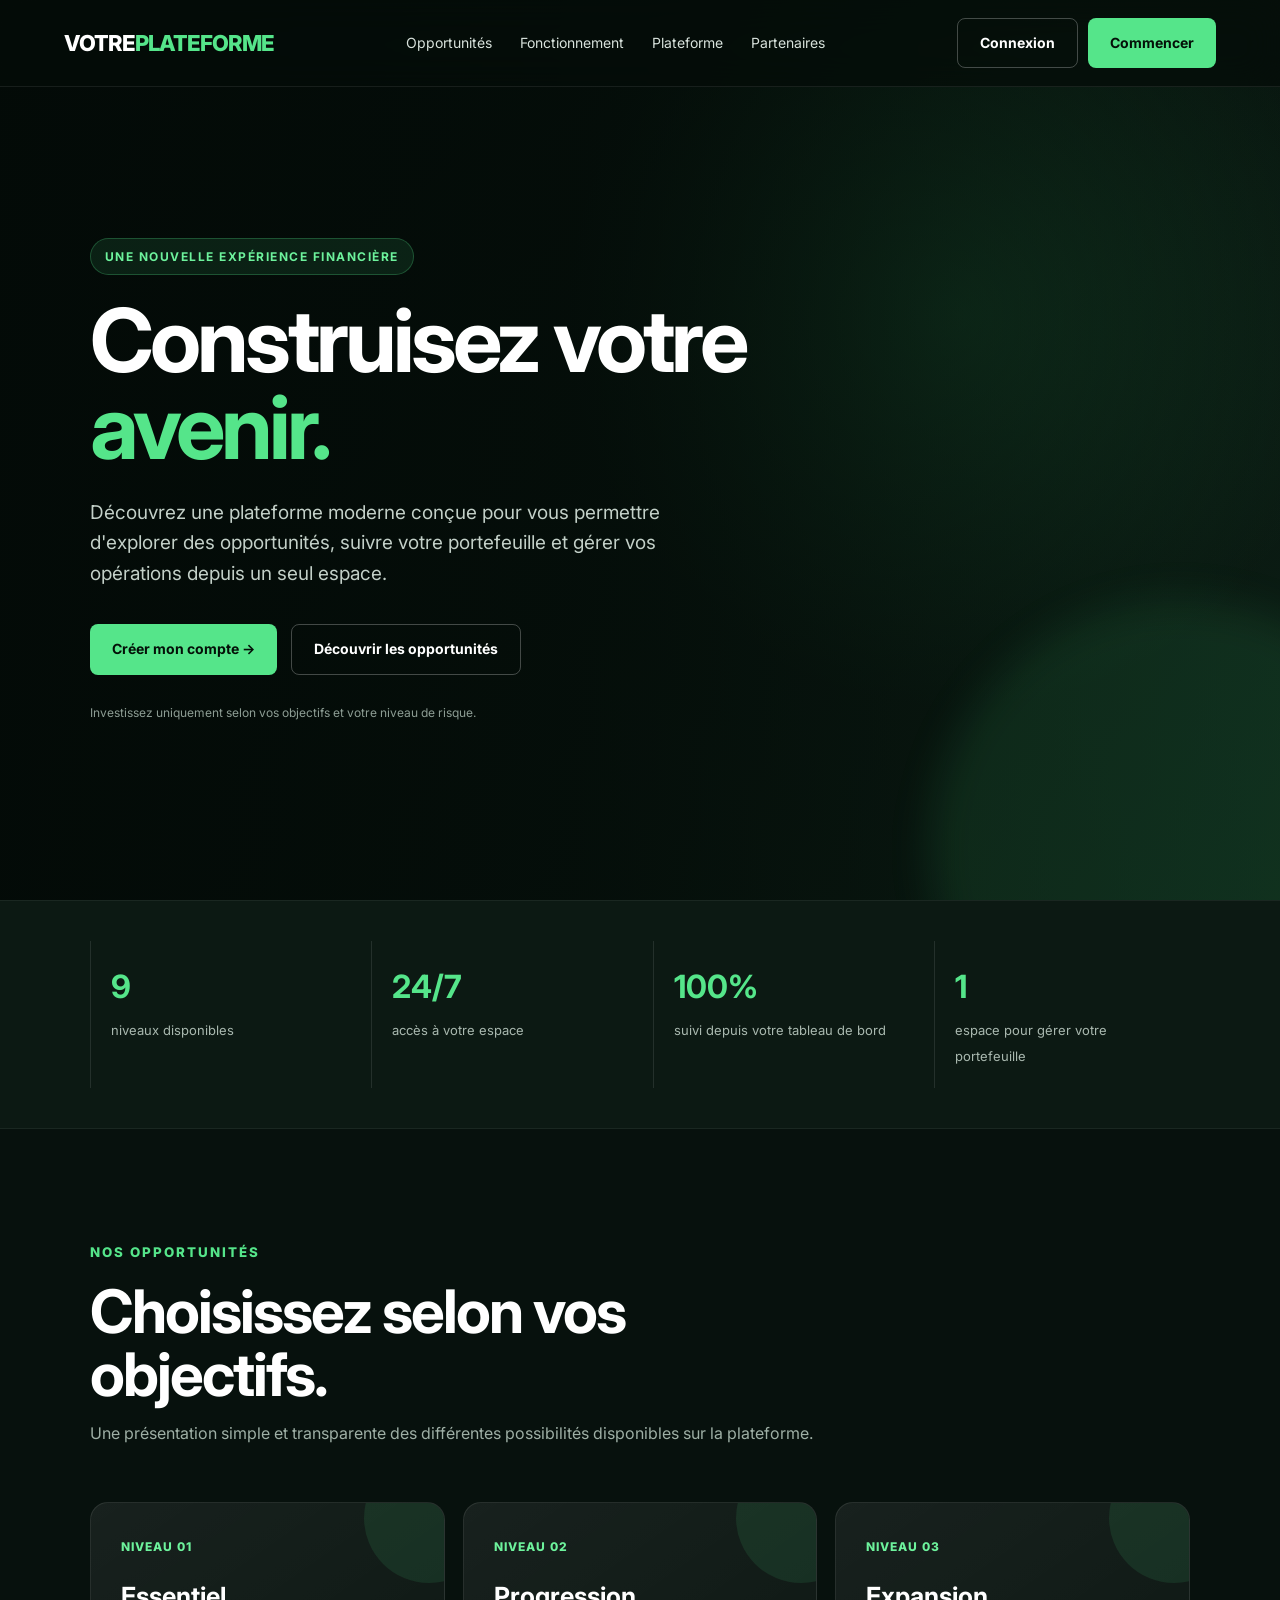
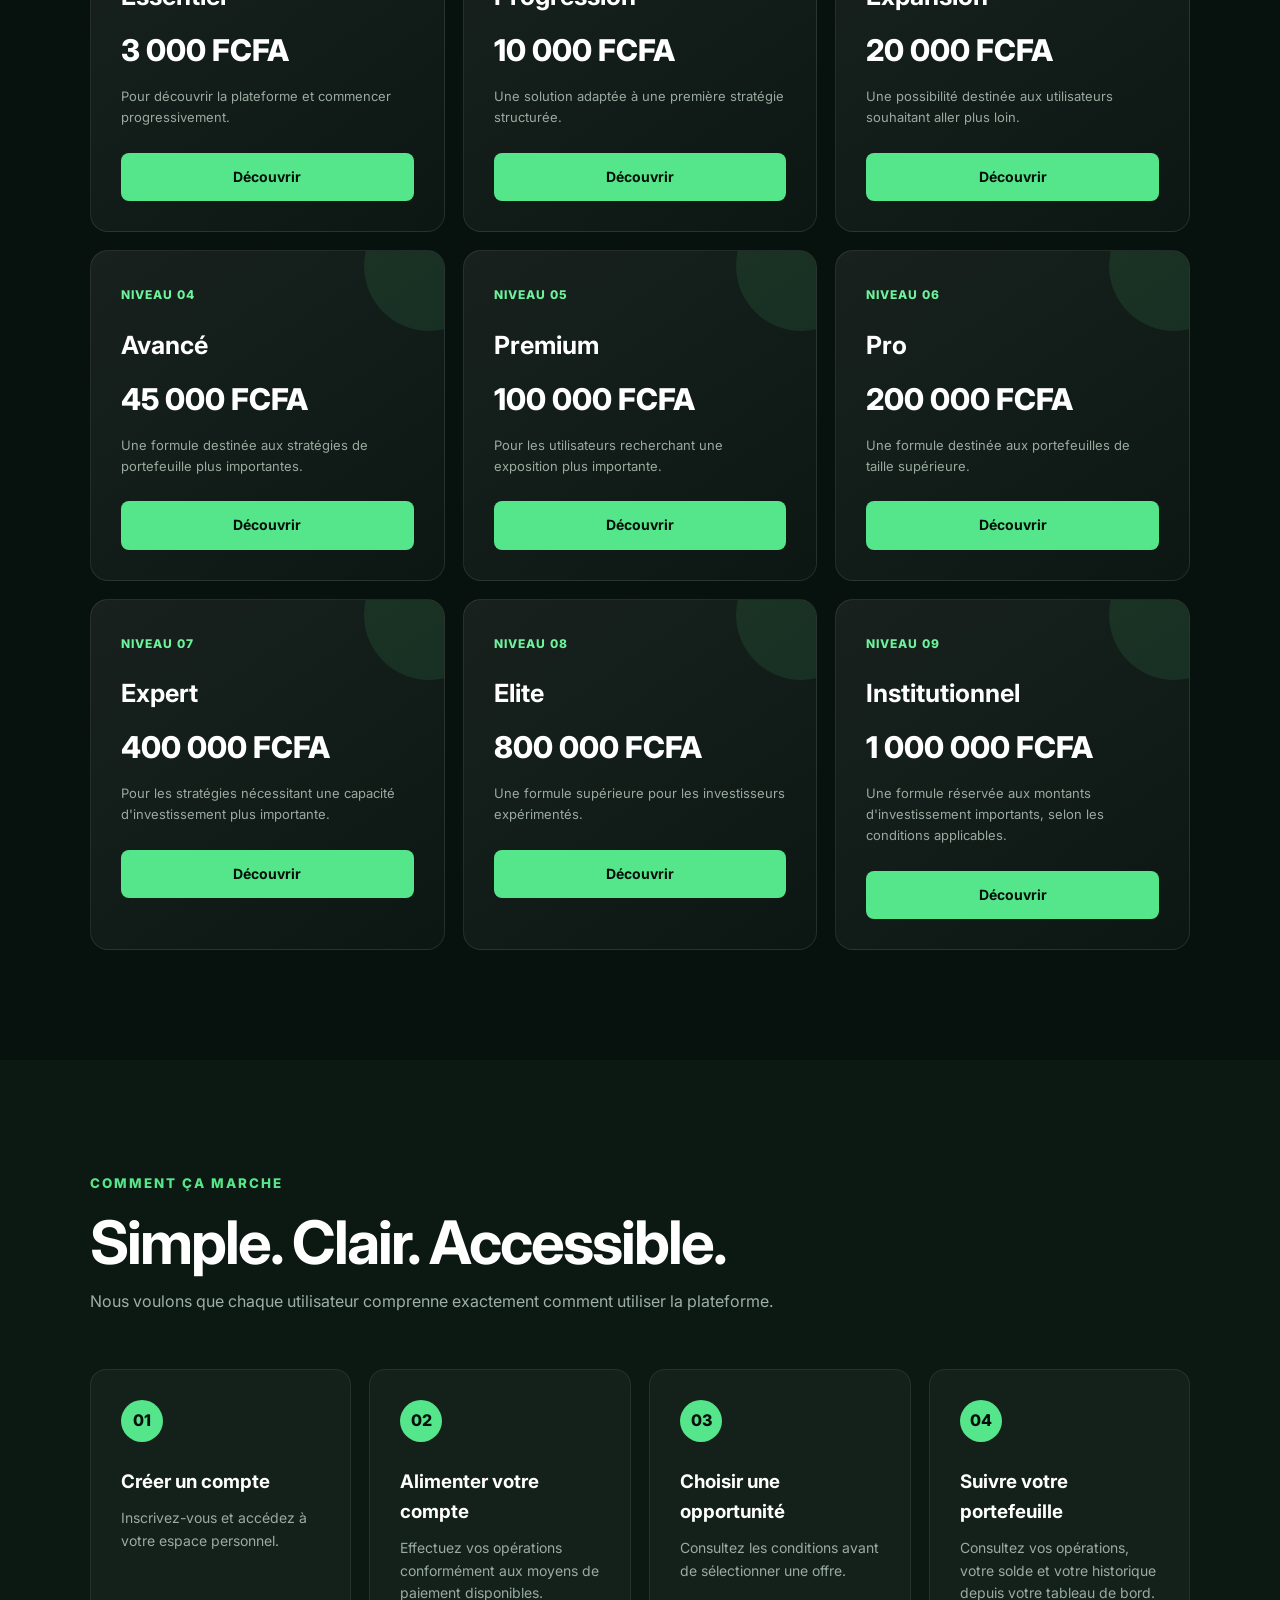
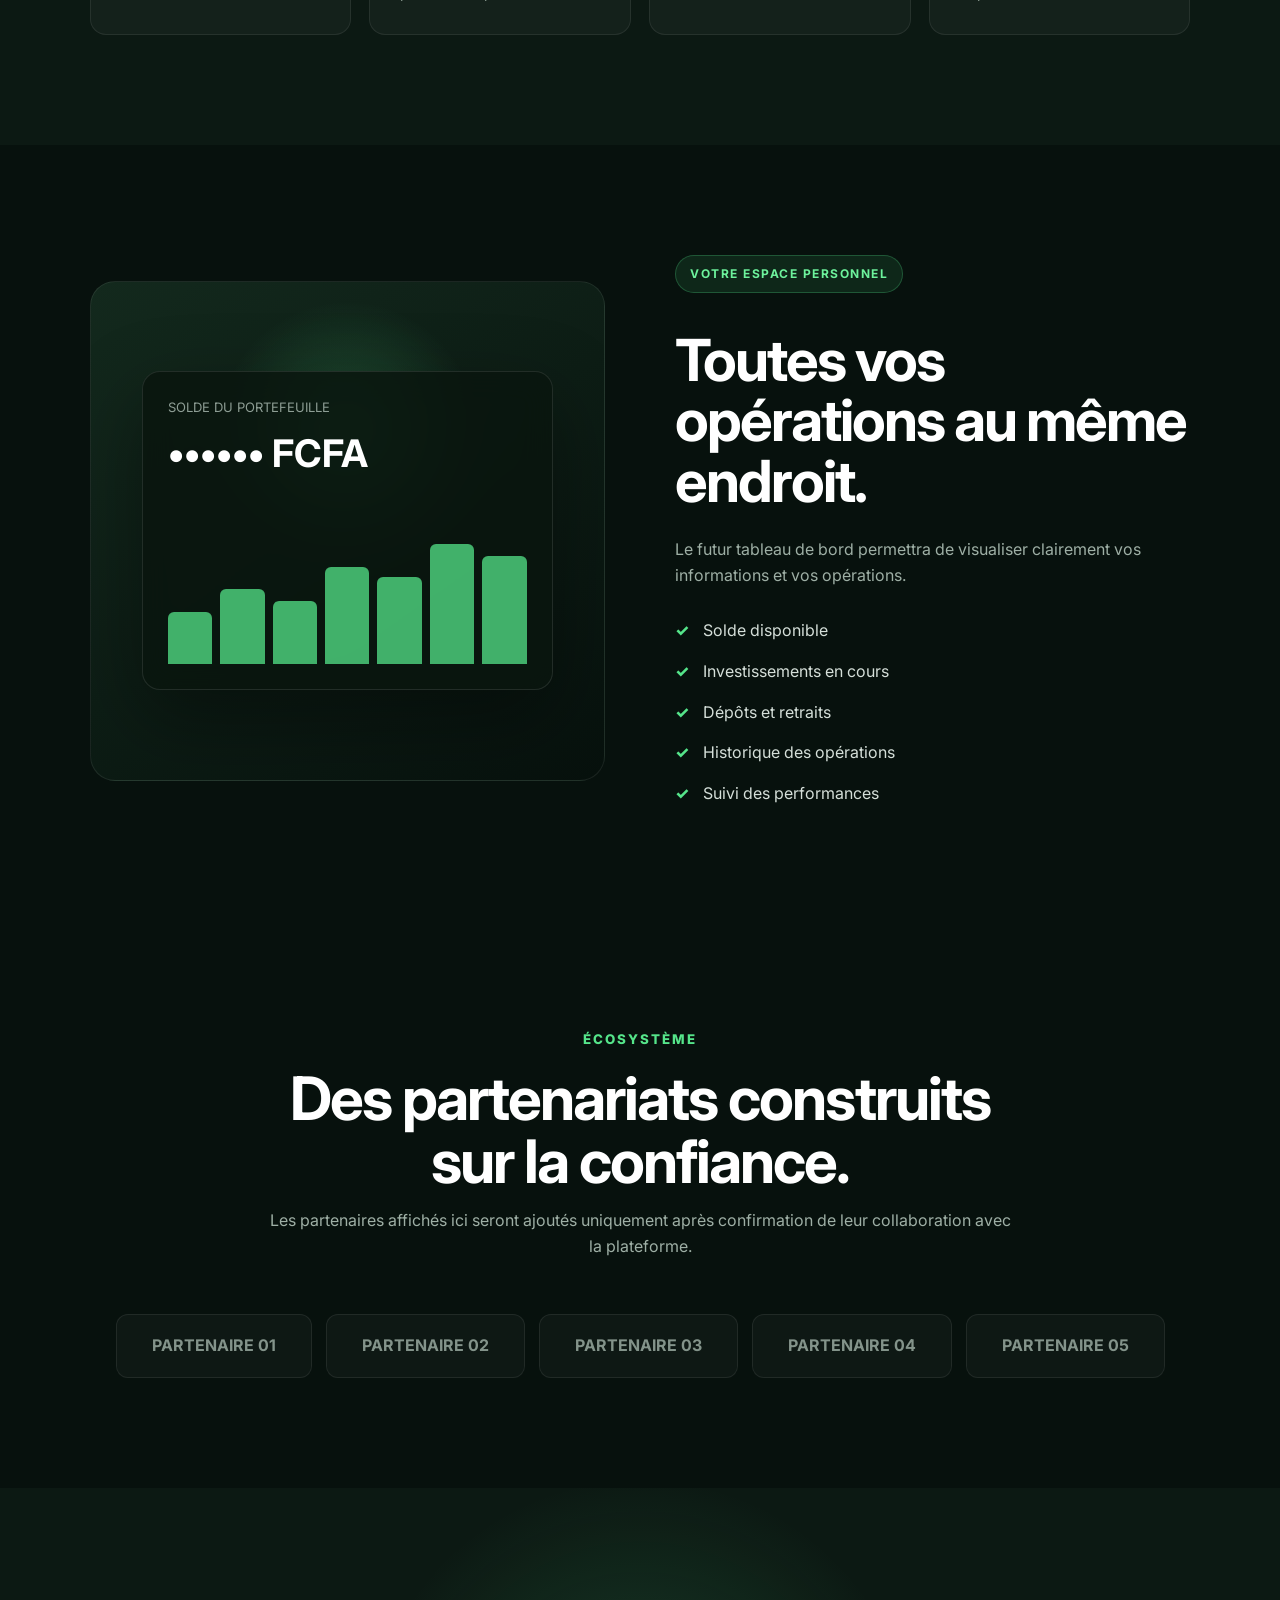
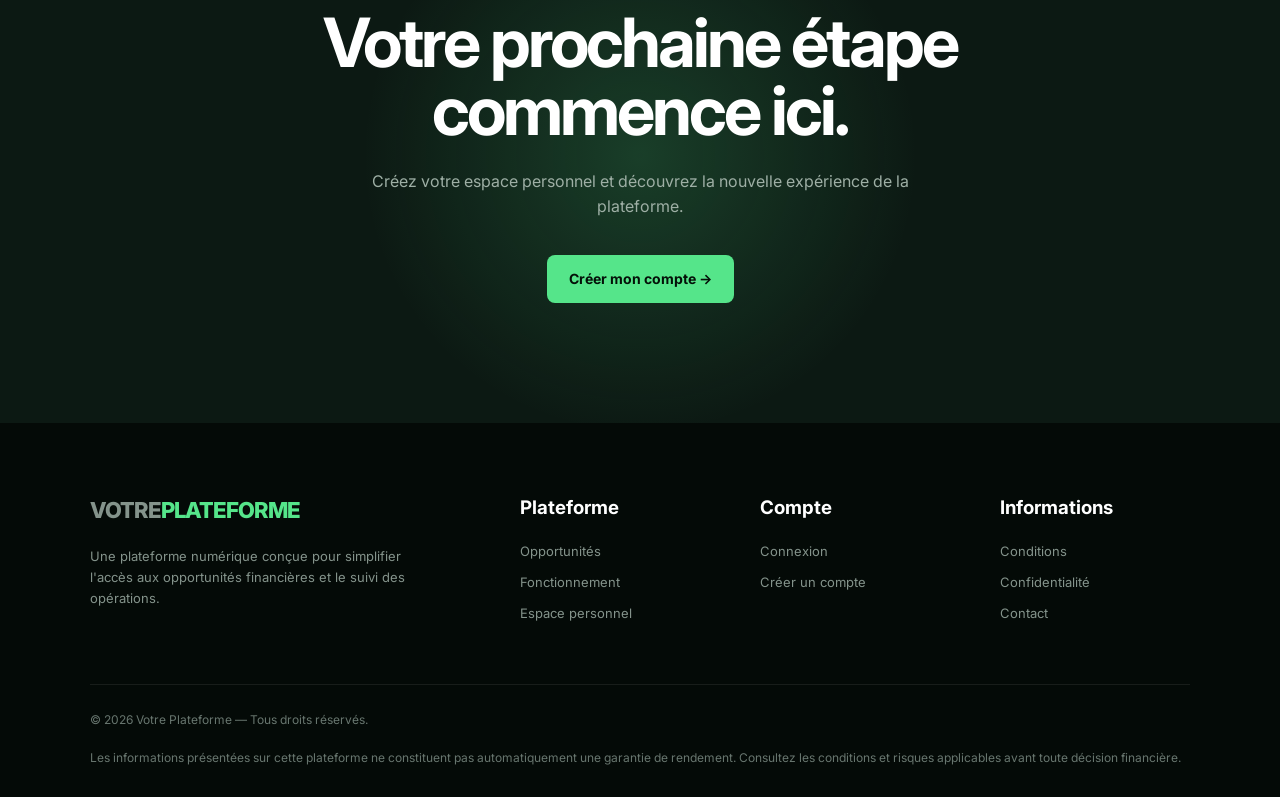
==== index.html @ 2cc53bf5 "Revamp index.html for Invest Africa platform Updated the HTML structure and content for the Invest A" ====
<!DOCTYPE html>
<html lang="fr">
<head>
  <meta charset="UTF-8">
  <meta name="viewport" content="width=device-width, initial-scale=1.0">

  <title>Votre Plateforme — Investir autrement</title>

  <meta name="description"
        content="Une plateforme moderne pour découvrir, suivre et gérer vos opportunités d'investissement.">

  <link rel="preconnect" href="https://fonts.googleapis.com">
  <link rel="preconnect" href="https://fonts.gstatic.com" crossorigin>
  <link href="https://fonts.googleapis.com/css2?family=Inter:wght@400;500;600;700;800&display=swap"
        rel="stylesheet">

  <style>
    * {
      margin: 0;
      padding: 0;
      box-sizing: border-box;
    }

    html {
      scroll-behavior: smooth;
    }

    body {
      font-family: "Inter", sans-serif;
      background: #07110d;
      color: #ffffff;
      line-height: 1.6;
    }

    a {
      text-decoration: none;
      color: inherit;
    }

    /* =========================
       NAVIGATION
    ========================= */

    nav {
      position: fixed;
      top: 0;
      left: 0;
      width: 100%;
      z-index: 1000;
      padding: 18px 5%;
      display: flex;
      justify-content: space-between;
      align-items: center;

      background: rgba(5, 12, 9, 0.75);
      backdrop-filter: blur(18px);
      border-bottom: 1px solid rgba(255,255,255,0.08);
    }

    .logo {
      font-size: 22px;
      font-weight: 800;
      letter-spacing: -1px;
    }

    .logo span {
      color: #55e58a;
    }

    .nav-links {
      display: flex;
      gap: 28px;
      align-items: center;
    }

    .nav-links a {
      color: #d8e2dc;
      font-size: 14px;
      transition: 0.3s;
    }

    .nav-links a:hover {
      color: #55e58a;
    }

    .nav-buttons {
      display: flex;
      gap: 10px;
    }

    .btn {
      display: inline-flex;
      justify-content: center;
      align-items: center;
      padding: 13px 22px;
      border-radius: 8px;
      font-weight: 700;
      font-size: 14px;
      transition: 0.3s;
      cursor: pointer;
      border: none;
    }

    .btn-outline {
      border: 1px solid rgba(255,255,255,0.25);
      color: white;
      background: transparent;
    }

    .btn-outline:hover {
      background: rgba(255,255,255,0.08);
    }

    .btn-primary {
      background: #55e58a;
      color: #041008;
    }

    .btn-primary:hover {
      transform: translateY(-2px);
      box-shadow: 0 12px 30px rgba(85,229,138,0.25);
    }

    /* =========================
       HERO
    ========================= */

    .hero {
      min-height: 100vh;
      position: relative;
      display: flex;
      align-items: center;
      padding: 150px 7% 90px;
      overflow: hidden;

      background:
        linear-gradient(
          90deg,
          rgba(3,10,7,0.97) 0%,
          rgba(3,10,7,0.82) 45%,
          rgba(3,10,7,0.35) 100%
        ),
        radial-gradient(
          circle at 75% 35%,
          rgba(55,190,105,0.25),
          transparent 35%
        ),
        linear-gradient(135deg,#06120c,#10271b);
    }

    .hero::after {
      content: "";
      position: absolute;
      width: 500px;
      height: 500px;
      right: -150px;
      bottom: -200px;
      border-radius: 50%;
      background: rgba(70,220,125,0.10);
      filter: blur(20px);
    }

    .hero-content {
      max-width: 760px;
      position: relative;
      z-index: 2;
    }

    .eyebrow {
      display: inline-block;
      margin-bottom: 22px;
      padding: 8px 14px;
      border-radius: 50px;
      background: rgba(85,229,138,0.10);
      border: 1px solid rgba(85,229,138,0.25);
      color: #6df29c;
      font-size: 12px;
      font-weight: 700;
      text-transform: uppercase;
      letter-spacing: 1.5px;
    }

    .hero h1 {
      font-size: clamp(48px, 7vw, 88px);
      line-height: 0.98;
      letter-spacing: -4px;
      margin-bottom: 28px;
    }

    .hero h1 span {
      color: #55e58a;
    }

    .hero p {
      max-width: 650px;
      font-size: 19px;
      color: #c3d0c8;
      margin-bottom: 35px;
    }

    .hero-actions {
      display: flex;
      flex-wrap: wrap;
      gap: 14px;
    }

    .hero-note {
      margin-top: 28px;
      font-size: 12px;
      color: #8d9d94;
    }

    /* =========================
       STATS
    ========================= */

    .stats {
      padding: 40px 7%;
      background: #0c1913;
      border-top: 1px solid rgba(255,255,255,0.06);
      border-bottom: 1px solid rgba(255,255,255,0.06);
    }

    .stats-grid {
      display: grid;
      grid-template-columns: repeat(4, 1fr);
      gap: 25px;
    }

    .stat {
      padding: 20px;
      border-left: 1px solid rgba(255,255,255,0.10);
    }

    .stat strong {
      display: block;
      font-size: 32px;
      color: #55e58a;
      margin-bottom: 5px;
    }

    .stat span {
      color: #a9b8af;
      font-size: 13px;
    }

    /* =========================
       SECTIONS
    ========================= */

    section {
      padding: 110px 7%;
    }

    .section-heading {
      max-width: 750px;
      margin-bottom: 55px;
    }

    .section-heading small {
      color: #55e58a;
      font-weight: 800;
      text-transform: uppercase;
      letter-spacing: 2px;
    }

    .section-heading h2 {
      font-size: clamp(35px,5vw,60px);
      line-height: 1.05;
      letter-spacing: -2px;
      margin: 15px 0;
    }

    .section-heading p {
      color: #9eafa5;
      font-size: 16px;
    }

    /* =========================
       PACKS
    ========================= */

    .packs {
      background: #07110d;
    }

    .pack-grid {
      display: grid;
      grid-template-columns: repeat(3, 1fr);
      gap: 18px;
    }

    .pack {
      position: relative;
      padding: 30px;
      min-height: 270px;
      border-radius: 18px;
      background:
        linear-gradient(
          145deg,
          rgba(255,255,255,0.07),
          rgba(255,255,255,0.025)
        );
      border: 1px solid rgba(255,255,255,0.09);
      overflow: hidden;
      transition: 0.35s;
    }

    .pack::before {
      content: "";
      position: absolute;
      width: 130px;
      height: 130px;
      right: -50px;
      top: -50px;
      border-radius: 50%;
      background: rgba(85,229,138,0.10);
    }

    .pack:hover {
      transform: translateY(-8px);
      border-color: rgba(85,229,138,0.40);
      box-shadow: 0 20px 50px rgba(0,0,0,0.25);
    }

    .pack-number {
      color: #6df29c;
      font-size: 12px;
      font-weight: 800;
      text-transform: uppercase;
      letter-spacing: 1px;
    }

    .pack h3 {
      margin: 18px 0 10px;
      font-size: 25px;
    }

    .pack .amount {
      font-size: 30px;
      font-weight: 800;
    }

    .pack p {
      color: #99aaa0;
      font-size: 13px;
      margin: 12px 0 25px;
    }

    .pack .btn {
      width: 100%;
    }

    /* =========================
       HOW IT WORKS
    ========================= */

    .how {
      background: #0c1913;
    }

    .steps {
      display: grid;
      grid-template-columns: repeat(4,1fr);
      gap: 18px;
    }

    .step {
      padding: 30px;
      border-radius: 16px;
      background: rgba(255,255,255,0.035);
      border: 1px solid rgba(255,255,255,0.08);
    }

    .step-number {
      width: 42px;
      height: 42px;
      border-radius: 50%;
      display: flex;
      align-items: center;
      justify-content: center;
      background: #55e58a;
      color: #06100a;
      font-weight: 800;
      margin-bottom: 25px;
    }

    .step h3 {
      margin-bottom: 10px;
    }

    .step p {
      color: #9aaba1;
      font-size: 14px;
    }

    /* =========================
       FEATURE
    ========================= */

    .feature {
      display: grid;
      grid-template-columns: 1fr 1fr;
      gap: 70px;
      align-items: center;
    }

    .feature-visual {
      min-height: 500px;
      border-radius: 25px;
      position: relative;
      overflow: hidden;

      background:
        radial-gradient(
          circle at 50% 30%,
          rgba(85,229,138,0.25),
          transparent 30%
        ),
        linear-gradient(145deg,#13291d,#07110d);

      border: 1px solid rgba(255,255,255,0.08);
    }

    .dashboard-card {
      position: absolute;
      left: 10%;
      right: 10%;
      top: 18%;
      padding: 25px;
      border-radius: 18px;
      background: rgba(10,22,15,0.86);
      backdrop-filter: blur(15px);
      border: 1px solid rgba(255,255,255,0.10);
      box-shadow: 0 30px 80px rgba(0,0,0,0.35);
    }

    .balance {
      color: #8e9e95;
      font-size: 13px;
    }

    .balance strong {
      display: block;
      color: white;
      font-size: 38px;
      margin-top: 5px;
    }

    .chart {
      height: 150px;
      margin-top: 30px;
      display: flex;
      align-items: end;
      gap: 8px;
    }

    .bar {
      flex: 1;
      border-radius: 6px 6px 0 0;
      background: #55e58a;
      opacity: 0.75;
    }

    .feature-content h2 {
      font-size: clamp(35px,5vw,58px);
      line-height: 1.05;
      letter-spacing: -2px;
      margin: 15px 0 25px;
    }

    .feature-content p {
      color: #9eafa5;
      margin-bottom: 30px;
    }

    .feature-list {
      list-style: none;
      display: grid;
      gap: 15px;
    }

    .feature-list li {
      padding-left: 28px;
      position: relative;
      color: #d5dfd9;
    }

    .feature-list li::before {
      content: "✓";
      position: absolute;
      left: 0;
      color: #55e58a;
      font-weight: 800;
    }

    /* =========================
       PARTNERS
    ========================= */

    .partners {
      text-align: center;
      background: #07110d;
    }

    .partner-row {
      display: flex;
      flex-wrap: wrap;
      justify-content: center;
      gap: 14px;
    }

    .partner {
      padding: 18px 35px;
      border-radius: 12px;
      border: 1px solid rgba(255,255,255,0.08);
      background: rgba(255,255,255,0.03);
      color: #83938a;
      font-weight: 700;
    }

    /* =========================
       CTA
    ========================= */

    .cta {
      text-align: center;
      padding: 120px 7%;
      background:
        radial-gradient(
          circle at center,
          rgba(85,229,138,0.18),
          transparent 40%
        ),
        #0c1913;
    }

    .cta h2 {
      max-width: 800px;
      margin: auto;
      font-size: clamp(38px,6vw,68px);
      line-height: 1;
      letter-spacing: -3px;
    }

    .cta p {
      max-width: 600px;
      margin: 25px auto 35px;
      color: #9eafa5;
    }

    /* =========================
       FOOTER
    ========================= */

    footer {
      padding: 70px 7% 30px;
      background: #040a07;
    }

    .footer-grid {
      display: grid;
      grid-template-columns: 2fr 1fr 1fr 1fr;
      gap: 50px;
      padding-bottom: 50px;
    }

    footer h3 {
      margin-bottom: 18px;
    }

    footer p,
    footer a {
      color: #84938b;
      font-size: 13px;
    }

    footer a {
      display: block;
      margin-bottom: 10px;
    }

    footer a:hover {
      color: #55e58a;
    }

    .copyright {
      border-top: 1px solid rgba(255,255,255,0.08);
      padding-top: 25px;
      color: #68766f;
      font-size: 12px;
    }

    /* =========================
       MOBILE
    ========================= */

    @media(max-width:900px) {

      .nav-links {
        display: none;
      }

      .nav-buttons .btn-outline {
        display: none;
      }

      .hero {
        padding-left: 6%;
        padding-right: 6%;
      }

      .stats-grid {
        grid-template-columns: repeat(2,1fr);
      }

      .pack-grid {
        grid-template-columns: repeat(2,1fr);
      }

      .steps {
        grid-template-columns: repeat(2,1fr);
      }

      .feature {
        grid-template-columns: 1fr;
      }

      .footer-grid {
        grid-template-columns: 1fr 1fr;
      }
    }

    @media(max-width:600px) {

      nav {
        padding: 15px 5%;
      }

      .logo {
        font-size: 19px;
      }

      .hero {
        min-height: 92vh;
        padding-top: 130px;
      }

      .hero h1 {
        letter-spacing: -2.5px;
      }

      .hero p {
        font-size: 16px;
      }

      section {
        padding: 80px 6%;
      }

      .stats-grid,
      .pack-grid,
      .steps,
      .footer-grid {
        grid-template-columns: 1fr;
      }

      .stat {
        border-left: none;
        border-bottom: 1px solid rgba(255,255,255,0.08);
      }

      .feature-visual {
        min-height: 400px;
      }

      .hero-actions .btn {
        width: 100%;
      }
    }
  </style>
</head>

<body>

  <!-- =========================
       NAVIGATION
  ========================= -->

  <nav>

    <a href="index.html" class="logo">
      VOTRE<span>PLATEFORME</span>
    </a>

    <div class="nav-links">
      <a href="#opportunites">Opportunités</a>
      <a href="#fonctionnement">Fonctionnement</a>
      <a href="#plateforme">Plateforme</a>
      <a href="#partenaires">Partenaires</a>
    </div>

    <div class="nav-buttons">
      <a href="login.html" class="btn btn-outline">
        Connexion
      </a>

      <a href="login.html" class="btn btn-primary">
        Commencer
      </a>
    </div>

  </nav>


  <!-- =========================
       HERO
  ========================= -->

  <header class="hero">

    <div class="hero-content">

      <div class="eyebrow">
        Une nouvelle expérience financière
      </div>

      <h1>
        Construisez votre
        <span>avenir.</span>
      </h1>

      <p>
        Découvrez une plateforme moderne conçue pour vous permettre
        d'explorer des opportunités, suivre votre portefeuille et
        gérer vos opérations depuis un seul espace.
      </p>

      <div class="hero-actions">

        <a href="login.html" class="btn btn-primary">
          Créer mon compte →
        </a>

        <a href="#opportunites" class="btn btn-outline">
          Découvrir les opportunités
        </a>

      </div>

      <div class="hero-note">
        Investissez uniquement selon vos objectifs et votre niveau de risque.
      </div>

    </div>

  </header>


  <!-- =========================
       STATISTIQUES
  ========================= -->

  <section class="stats">

    <div class="stats-grid">

      <div class="stat">
        <strong>9</strong>
        <span>niveaux disponibles</span>
      </div>

      <div class="stat">
        <strong>24/7</strong>
        <span>accès à votre espace</span>
      </div>

      <div class="stat">
        <strong>100%</strong>
        <span>suivi depuis votre tableau de bord</span>
      </div>

      <div class="stat">
        <strong>1</strong>
        <span>espace pour gérer votre portefeuille</span>
      </div>

    </div>

  </section>


  <!-- =========================
       OPPORTUNITÉS
  ========================= -->

  <section class="packs" id="opportunites">

    <div class="section-heading">

      <small>Nos opportunités</small>

      <h2>
        Choisissez selon vos objectifs.
      </h2>

      <p>
        Une présentation simple et transparente des différentes
        possibilités disponibles sur la plateforme.
      </p>

    </div>


    <div class="pack-grid">

      <article class="pack">
        <span class="pack-number">Niveau 01</span>
        <h3>Essentiel</h3>
        <div class="amount">3 000 FCFA</div>
        <p>
          Pour découvrir la plateforme et commencer progressivement.
        </p>
        <a href="login.html" class="btn btn-primary">
          Découvrir
        </a>
      </article>


      <article class="pack">
        <span class="pack-number">Niveau 02</span>
        <h3>Progression</h3>
        <div class="amount">10 000 FCFA</div>
        <p>
          Une solution adaptée à une première stratégie structurée.
        </p>
        <a href="login.html" class="btn btn-primary">
          Découvrir
        </a>
      </article>


      <article class="pack">
        <span class="pack-number">Niveau 03</span>
        <h3>Expansion</h3>
        <div class="amount">20 000 FCFA</div>
        <p>
          Une possibilité destinée aux utilisateurs souhaitant aller plus loin.
        </p>
        <a href="login.html" class="btn btn-primary">
          Découvrir
        </a>
      </article>


      <article class="pack">
        <span class="pack-number">Niveau 04</span>
        <h3>Avancé</h3>
        <div class="amount">45 000 FCFA</div>
        <p>
          Une formule destinée aux stratégies de portefeuille plus importantes.
        </p>
        <a href="login.html" class="btn btn-primary">
          Découvrir
        </a>
      </article>


      <article class="pack">
        <span class="pack-number">Niveau 05</span>
        <h3>Premium</h3>
        <div class="amount">100 000 FCFA</div>
        <p>
          Pour les utilisateurs recherchant une exposition plus importante.
        </p>
        <a href="login.html" class="btn btn-primary">
          Découvrir
        </a>
      </article>


      <article class="pack">
        <span class="pack-number">Niveau 06</span>
        <h3>Pro</h3>
        <div class="amount">200 000 FCFA</div>
        <p>
          Une formule destinée aux portefeuilles de taille supérieure.
        </p>
        <a href="login.html" class="btn btn-primary">
          Découvrir
        </a>
      </article>


      <article class="pack">
        <span class="pack-number">Niveau 07</span>
        <h3>Expert</h3>
        <div class="amount">400 000 FCFA</div>
        <p>
          Pour les stratégies nécessitant une capacité d'investissement
          plus importante.
        </p>
        <a href="login.html" class="btn btn-primary">
          Découvrir
        </a>
      </article>


      <article class="pack">
        <span class="pack-number">Niveau 08</span>
        <h3>Elite</h3>
        <div class="amount">800 000 FCFA</div>
        <p>
          Une formule supérieure pour les investisseurs expérimentés.
        </p>
        <a href="login.html" class="btn btn-primary">
          Découvrir
        </a>
      </article>


      <article class="pack">
        <span class="pack-number">Niveau 09</span>
        <h3>Institutionnel</h3>
        <div class="amount">1 000 000 FCFA</div>
        <p>
          Une formule réservée aux montants d'investissement importants,
          selon les conditions applicables.
        </p>
        <a href="login.html" class="btn btn-primary">
          Découvrir
        </a>
      </article>

    </div>

  </section>


  <!-- =========================
       FONCTIONNEMENT
  ========================= -->

  <section class="how" id="fonctionnement">

    <div class="section-heading">

      <small>Comment ça marche</small>

      <h2>
        Simple. Clair. Accessible.
      </h2>

      <p>
        Nous voulons que chaque utilisateur comprenne exactement
        comment utiliser la plateforme.
      </p>

    </div>


    <div class="steps">

      <div class="step">
        <div class="step-number">01</div>
        <h3>Créer un compte</h3>
        <p>
          Inscrivez-vous et accédez à votre espace personnel.
        </p>
      </div>

      <div class="step">
        <div class="step-number">02</div>
        <h3>Alimenter votre compte</h3>
        <p>
          Effectuez vos opérations conformément aux moyens de paiement
          disponibles.
        </p>
      </div>

      <div class="step">
        <div class="step-number">03</div>
        <h3>Choisir une opportunité</h3>
        <p>
          Consultez les conditions avant de sélectionner une offre.
        </p>
      </div>

      <div class="step">
        <div class="step-number">04</div>
        <h3>Suivre votre portefeuille</h3>
        <p>
          Consultez vos opérations, votre solde et votre historique
          depuis votre tableau de bord.
        </p>
      </div>

    </div>

  </section>


  <!-- =========================
       ESPACE UTILISATEUR
  ========================= -->

  <section id="plateforme">

    <div class="feature">

      <div class="feature-visual">

        <div class="dashboard-card">

          <div class="balance">
            SOLDE DU PORTEFEUILLE
          </div>

          <div class="balance">
            <strong>•••••• FCFA</strong>
          </div>

          <div class="chart">

            <div class="bar" style="height:35%"></div>
            <div class="bar" style="height:50%"></div>
            <div class="bar" style="height:42%"></div>
            <div class="bar" style="height:65%"></div>
            <div class="bar" style="height:58%"></div>
            <div class="bar" style="height:80%"></div>
            <div class="bar" style="height:72%"></div>

          </div>

        </div>

      </div>


      <div class="feature-content">

        <small class="eyebrow">
          Votre espace personnel
        </small>

        <h2>
          Toutes vos opérations au même endroit.
        </h2>

        <p>
          Le futur tableau de bord permettra de visualiser
          clairement vos informations et vos opérations.
        </p>

        <ul class="feature-list">

          <li>Solde disponible</li>

          <li>Investissements en cours</li>

          <li>Dépôts et retraits</li>

          <li>Historique des opérations</li>

          <li>Suivi des performances</li>

        </ul>

      </div>

    </div>

  </section>


  <!-- =========================
       PARTENAIRES
  ========================= -->

  <section class="partners" id="partenaires">

    <div class="section-heading" style="margin-left:auto;margin-right:auto;">

      <small>Écosystème</small>

      <h2>
        Des partenariats construits sur la confiance.
      </h2>

      <p>
        Les partenaires affichés ici seront ajoutés uniquement après
        confirmation de leur collaboration avec la plateforme.
      </p>

    </div>


    <div class="partner-row">

      <div class="partner">PARTENAIRE 01</div>
      <div class="partner">PARTENAIRE 02</div>
      <div class="partner">PARTENAIRE 03</div>
      <div class="partner">PARTENAIRE 04</div>
      <div class="partner">PARTENAIRE 05</div>

    </div>

  </section>


  <!-- =========================
       CTA
  ========================= -->

  <section class="cta">

    <h2>
      Votre prochaine étape commence ici.
    </h2>

    <p>
      Créez votre espace personnel et découvrez la nouvelle
      expérience de la plateforme.
    </p>

    <a href="login.html" class="btn btn-primary">
      Créer mon compte →
    </a>

  </section>


  <!-- =========================
       FOOTER
  ========================= -->

  <footer>

    <div class="footer-grid">

      <div>

        <a href="index.html" class="logo">
          VOTRE<span>PLATEFORME</span>
        </a>

        <p style="margin-top:18px;max-width:320px;">
          Une plateforme numérique conçue pour simplifier
          l'accès aux opportunités financières et le suivi
          des opérations.
        </p>

      </div>


      <div>

        <h3>Plateforme</h3>

        <a href="#opportunites">Opportunités</a>
        <a href="#fonctionnement">Fonctionnement</a>
        <a href="#plateforme">Espace personnel</a>

      </div>


      <div>

        <h3>Compte</h3>

        <a href="login.html">Connexion</a>
        <a href="login.html">Créer un compte</a>

      </div>


      <div>

        <h3>Informations</h3>

        <a href="#">Conditions</a>
        <a href="#">Confidentialité</a>
        <a href="#">Contact</a>

      </div>

    </div>


    <div class="copyright">

      © 2026 Votre Plateforme — Tous droits réservés.

      <br><br>

      Les informations présentées sur cette plateforme ne constituent
      pas automatiquement une garantie de rendement. Consultez les
      conditions et risques applicables avant toute décision financière.

    </div>

  </footer>


</body>
</html>
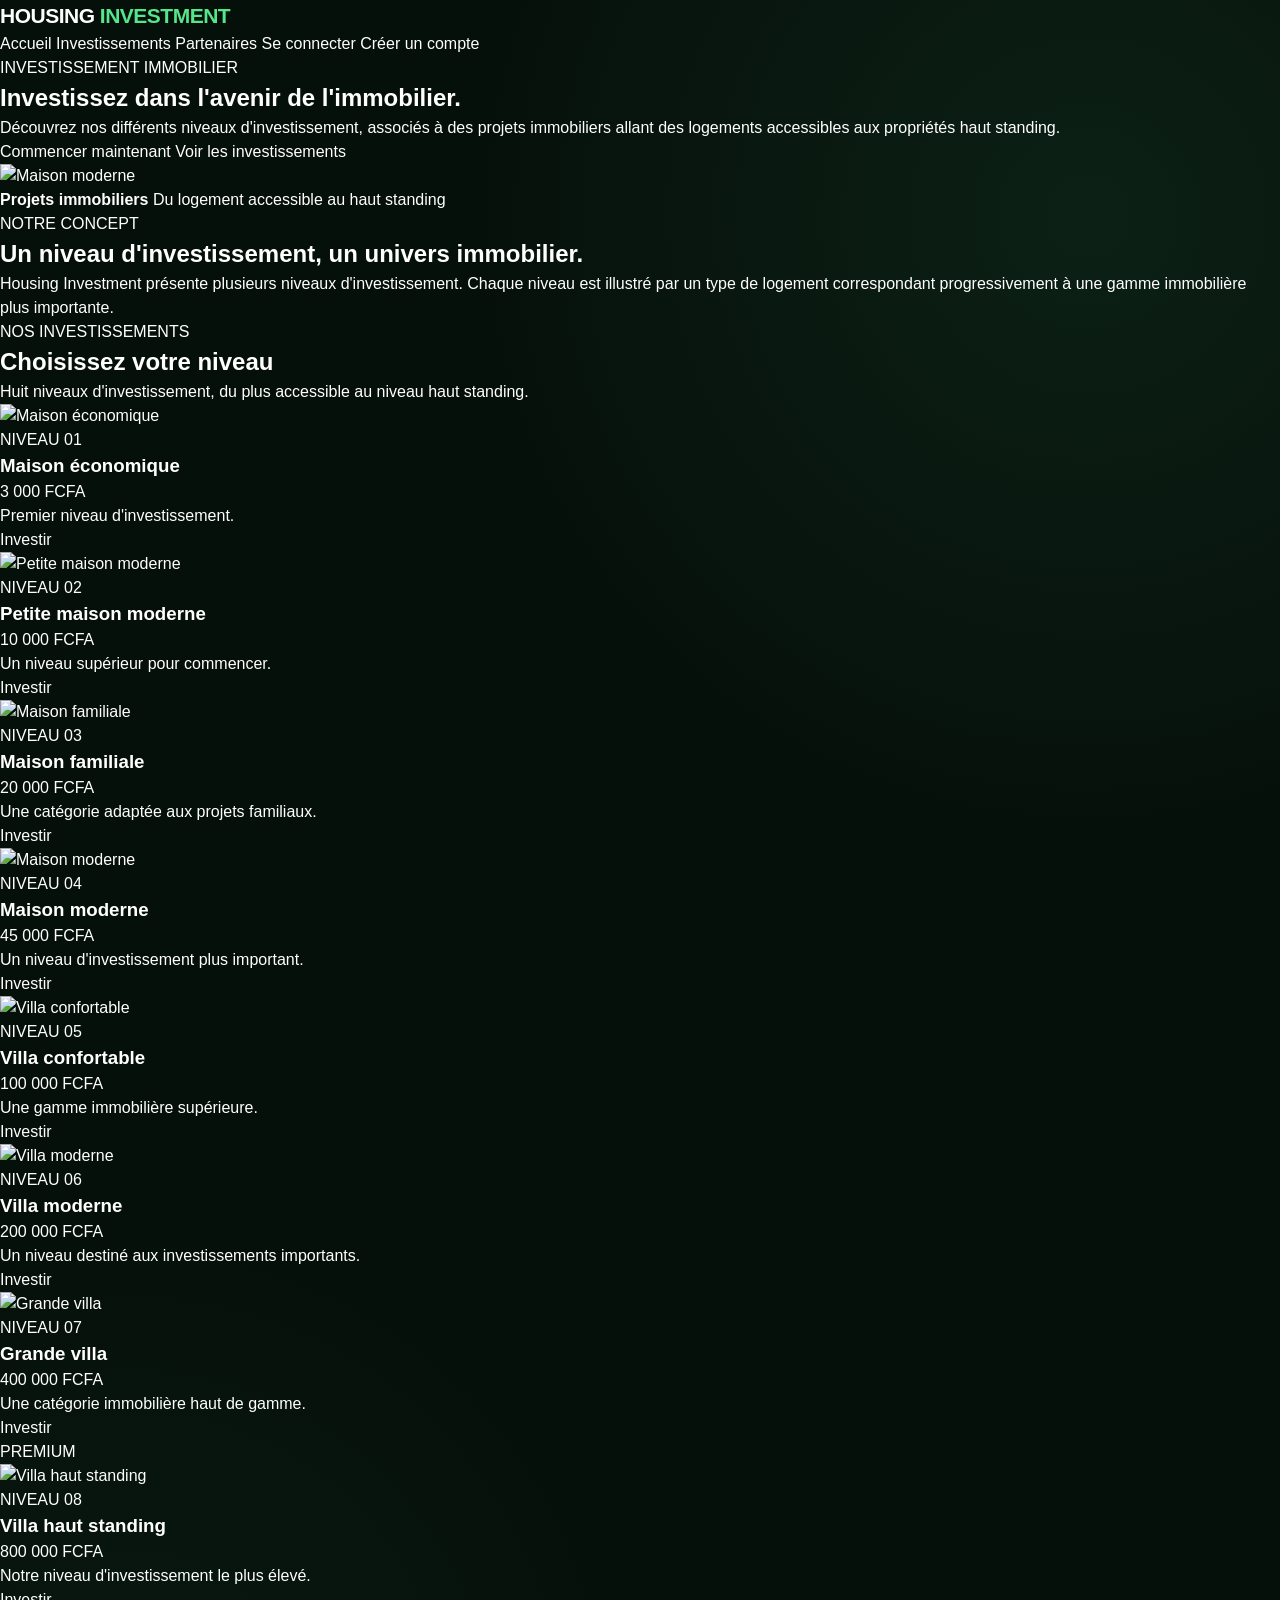
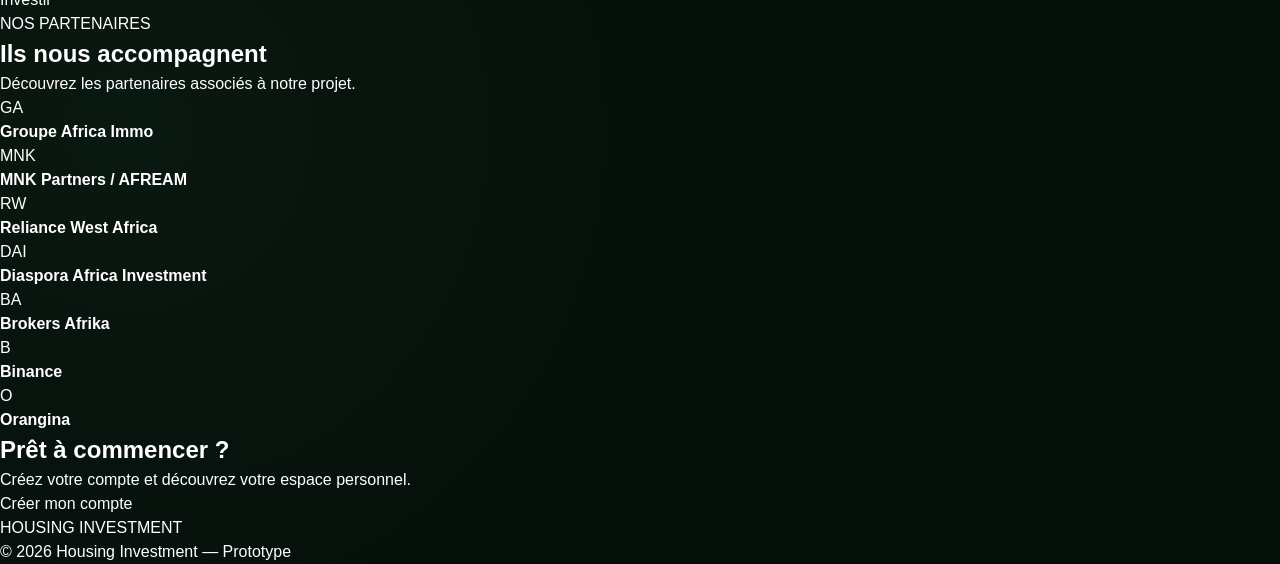
==== commit eaef9a0a: "Update fmt.Println message from 'Hello' to 'Goodbye'" ====
--- a/index.html
+++ b/index.html
@@ -1,1205 +1,581 @@
 <!DOCTYPE html>
 <html lang="fr">
 <head>
-  <meta charset="UTF-8">
-  <meta name="viewport" content="width=device-width, initial-scale=1.0">
-
-  <title>Votre Plateforme — Investir autrement</title>
-
-  <meta name="description"
-        content="Une plateforme moderne pour découvrir, suivre et gérer vos opportunités d'investissement.">
-
-  <link rel="preconnect" href="https://fonts.googleapis.com">
-  <link rel="preconnect" href="https://fonts.gstatic.com" crossorigin>
-  <link href="https://fonts.googleapis.com/css2?family=Inter:wght@400;500;600;700;800&display=swap"
-        rel="stylesheet">
-
-  <style>
-    * {
-      margin: 0;
-      padding: 0;
-      box-sizing: border-box;
-    }
-
-    html {
-      scroll-behavior: smooth;
-    }
-
-    body {
-      font-family: "Inter", sans-serif;
-      background: #07110d;
-      color: #ffffff;
-      line-height: 1.6;
-    }
-
-    a {
-      text-decoration: none;
-      color: inherit;
-    }
-
-    /* =========================
-       NAVIGATION
-    ========================= */
-
-    nav {
-      position: fixed;
-      top: 0;
-      left: 0;
-      width: 100%;
-      z-index: 1000;
-      padding: 18px 5%;
-      display: flex;
-      justify-content: space-between;
-      align-items: center;
-
-      background: rgba(5, 12, 9, 0.75);
-      backdrop-filter: blur(18px);
-      border-bottom: 1px solid rgba(255,255,255,0.08);
-    }
-
-    .logo {
-      font-size: 22px;
-      font-weight: 800;
-      letter-spacing: -1px;
-    }
-
-    .logo span {
-      color: #55e58a;
-    }
-
-    .nav-links {
-      display: flex;
-      gap: 28px;
-      align-items: center;
-    }
-
-    .nav-links a {
-      color: #d8e2dc;
-      font-size: 14px;
-      transition: 0.3s;
-    }
-
-    .nav-links a:hover {
-      color: #55e58a;
-    }
-
-    .nav-buttons {
-      display: flex;
-      gap: 10px;
-    }
-
-    .btn {
-      display: inline-flex;
-      justify-content: center;
-      align-items: center;
-      padding: 13px 22px;
-      border-radius: 8px;
-      font-weight: 700;
-      font-size: 14px;
-      transition: 0.3s;
-      cursor: pointer;
-      border: none;
-    }
-
-    .btn-outline {
-      border: 1px solid rgba(255,255,255,0.25);
-      color: white;
-      background: transparent;
-    }
-
-    .btn-outline:hover {
-      background: rgba(255,255,255,0.08);
-    }
-
-    .btn-primary {
-      background: #55e58a;
-      color: #041008;
-    }
-
-    .btn-primary:hover {
-      transform: translateY(-2px);
-      box-shadow: 0 12px 30px rgba(85,229,138,0.25);
-    }
-
-    /* =========================
-       HERO
-    ========================= */
-
-    .hero {
-      min-height: 100vh;
-      position: relative;
-      display: flex;
-      align-items: center;
-      padding: 150px 7% 90px;
-      overflow: hidden;
-
-      background:
-        linear-gradient(
-          90deg,
-          rgba(3,10,7,0.97) 0%,
-          rgba(3,10,7,0.82) 45%,
-          rgba(3,10,7,0.35) 100%
-        ),
-        radial-gradient(
-          circle at 75% 35%,
-          rgba(55,190,105,0.25),
-          transparent 35%
-        ),
-        linear-gradient(135deg,#06120c,#10271b);
-    }
-
-    .hero::after {
-      content: "";
-      position: absolute;
-      width: 500px;
-      height: 500px;
-      right: -150px;
-      bottom: -200px;
-      border-radius: 50%;
-      background: rgba(70,220,125,0.10);
-      filter: blur(20px);
-    }
-
-    .hero-content {
-      max-width: 760px;
-      position: relative;
-      z-index: 2;
-    }
-
-    .eyebrow {
-      display: inline-block;
-      margin-bottom: 22px;
-      padding: 8px 14px;
-      border-radius: 50px;
-      background: rgba(85,229,138,0.10);
-      border: 1px solid rgba(85,229,138,0.25);
-      color: #6df29c;
-      font-size: 12px;
-      font-weight: 700;
-      text-transform: uppercase;
-      letter-spacing: 1.5px;
-    }
-
-    .hero h1 {
-      font-size: clamp(48px, 7vw, 88px);
-      line-height: 0.98;
-      letter-spacing: -4px;
-      margin-bottom: 28px;
-    }
-
-    .hero h1 span {
-      color: #55e58a;
-    }
-
-    .hero p {
-      max-width: 650px;
-      font-size: 19px;
-      color: #c3d0c8;
-      margin-bottom: 35px;
-    }
-
-    .hero-actions {
-      display: flex;
-      flex-wrap: wrap;
-      gap: 14px;
-    }
-
-    .hero-note {
-      margin-top: 28px;
-      font-size: 12px;
-      color: #8d9d94;
-    }
-
-    /* =========================
-       STATS
-    ========================= */
-
-    .stats {
-      padding: 40px 7%;
-      background: #0c1913;
-      border-top: 1px solid rgba(255,255,255,0.06);
-      border-bottom: 1px solid rgba(255,255,255,0.06);
-    }
-
-    .stats-grid {
-      display: grid;
-      grid-template-columns: repeat(4, 1fr);
-      gap: 25px;
-    }
-
-    .stat {
-      padding: 20px;
-      border-left: 1px solid rgba(255,255,255,0.10);
-    }
-
-    .stat strong {
-      display: block;
-      font-size: 32px;
-      color: #55e58a;
-      margin-bottom: 5px;
-    }
-
-    .stat span {
-      color: #a9b8af;
-      font-size: 13px;
-    }
-
-    /* =========================
-       SECTIONS
-    ========================= */
-
-    section {
-      padding: 110px 7%;
-    }
-
-    .section-heading {
-      max-width: 750px;
-      margin-bottom: 55px;
-    }
-
-    .section-heading small {
-      color: #55e58a;
-      font-weight: 800;
-      text-transform: uppercase;
-      letter-spacing: 2px;
-    }
-
-    .section-heading h2 {
-      font-size: clamp(35px,5vw,60px);
-      line-height: 1.05;
-      letter-spacing: -2px;
-      margin: 15px 0;
-    }
-
-    .section-heading p {
-      color: #9eafa5;
-      font-size: 16px;
-    }
-
-    /* =========================
-       PACKS
-    ========================= */
-
-    .packs {
-      background: #07110d;
-    }
-
-    .pack-grid {
-      display: grid;
-      grid-template-columns: repeat(3, 1fr);
-      gap: 18px;
-    }
-
-    .pack {
-      position: relative;
-      padding: 30px;
-      min-height: 270px;
-      border-radius: 18px;
-      background:
-        linear-gradient(
-          145deg,
-          rgba(255,255,255,0.07),
-          rgba(255,255,255,0.025)
-        );
-      border: 1px solid rgba(255,255,255,0.09);
-      overflow: hidden;
-      transition: 0.35s;
-    }
-
-    .pack::before {
-      content: "";
-      position: absolute;
-      width: 130px;
-      height: 130px;
-      right: -50px;
-      top: -50px;
-      border-radius: 50%;
-      background: rgba(85,229,138,0.10);
-    }
-
-    .pack:hover {
-      transform: translateY(-8px);
-      border-color: rgba(85,229,138,0.40);
-      box-shadow: 0 20px 50px rgba(0,0,0,0.25);
-    }
-
-    .pack-number {
-      color: #6df29c;
-      font-size: 12px;
-      font-weight: 800;
-      text-transform: uppercase;
-      letter-spacing: 1px;
-    }
-
-    .pack h3 {
-      margin: 18px 0 10px;
-      font-size: 25px;
-    }
-
-    .pack .amount {
-      font-size: 30px;
-      font-weight: 800;
-    }
-
-    .pack p {
-      color: #99aaa0;
-      font-size: 13px;
-      margin: 12px 0 25px;
-    }
-
-    .pack .btn {
-      width: 100%;
-    }
-
-    /* =========================
-       HOW IT WORKS
-    ========================= */
-
-    .how {
-      background: #0c1913;
-    }
-
-    .steps {
-      display: grid;
-      grid-template-columns: repeat(4,1fr);
-      gap: 18px;
-    }
-
-    .step {
-      padding: 30px;
-      border-radius: 16px;
-      background: rgba(255,255,255,0.035);
-      border: 1px solid rgba(255,255,255,0.08);
-    }
-
-    .step-number {
-      width: 42px;
-      height: 42px;
-      border-radius: 50%;
-      display: flex;
-      align-items: center;
-      justify-content: center;
-      background: #55e58a;
-      color: #06100a;
-      font-weight: 800;
-      margin-bottom: 25px;
-    }
-
-    .step h3 {
-      margin-bottom: 10px;
-    }
-
-    .step p {
-      color: #9aaba1;
-      font-size: 14px;
-    }
-
-    /* =========================
-       FEATURE
-    ========================= */
-
-    .feature {
-      display: grid;
-      grid-template-columns: 1fr 1fr;
-      gap: 70px;
-      align-items: center;
-    }
-
-    .feature-visual {
-      min-height: 500px;
-      border-radius: 25px;
-      position: relative;
-      overflow: hidden;
-
-      background:
-        radial-gradient(
-          circle at 50% 30%,
-          rgba(85,229,138,0.25),
-          transparent 30%
-        ),
-        linear-gradient(145deg,#13291d,#07110d);
-
-      border: 1px solid rgba(255,255,255,0.08);
-    }
-
-    .dashboard-card {
-      position: absolute;
-      left: 10%;
-      right: 10%;
-      top: 18%;
-      padding: 25px;
-      border-radius: 18px;
-      background: rgba(10,22,15,0.86);
-      backdrop-filter: blur(15px);
-      border: 1px solid rgba(255,255,255,0.10);
-      box-shadow: 0 30px 80px rgba(0,0,0,0.35);
-    }
-
-    .balance {
-      color: #8e9e95;
-      font-size: 13px;
-    }
-
-    .balance strong {
-      display: block;
-      color: white;
-      font-size: 38px;
-      margin-top: 5px;
-    }
-
-    .chart {
-      height: 150px;
-      margin-top: 30px;
-      display: flex;
-      align-items: end;
-      gap: 8px;
-    }
-
-    .bar {
-      flex: 1;
-      border-radius: 6px 6px 0 0;
-      background: #55e58a;
-      opacity: 0.75;
-    }
-
-    .feature-content h2 {
-      font-size: clamp(35px,5vw,58px);
-      line-height: 1.05;
-      letter-spacing: -2px;
-      margin: 15px 0 25px;
-    }
-
-    .feature-content p {
-      color: #9eafa5;
-      margin-bottom: 30px;
-    }
-
-    .feature-list {
-      list-style: none;
-      display: grid;
-      gap: 15px;
-    }
-
-    .feature-list li {
-      padding-left: 28px;
-      position: relative;
-      color: #d5dfd9;
-    }
-
-    .feature-list li::before {
-      content: "✓";
-      position: absolute;
-      left: 0;
-      color: #55e58a;
-      font-weight: 800;
-    }
-
-    /* =========================
-       PARTNERS
-    ========================= */
-
-    .partners {
-      text-align: center;
-      background: #07110d;
-    }
-
-    .partner-row {
-      display: flex;
-      flex-wrap: wrap;
-      justify-content: center;
-      gap: 14px;
-    }
-
-    .partner {
-      padding: 18px 35px;
-      border-radius: 12px;
-      border: 1px solid rgba(255,255,255,0.08);
-      background: rgba(255,255,255,0.03);
-      color: #83938a;
-      font-weight: 700;
-    }
-
-    /* =========================
-       CTA
-    ========================= */
-
-    .cta {
-      text-align: center;
-      padding: 120px 7%;
-      background:
-        radial-gradient(
-          circle at center,
-          rgba(85,229,138,0.18),
-          transparent 40%
-        ),
-        #0c1913;
-    }
-
-    .cta h2 {
-      max-width: 800px;
-      margin: auto;
-      font-size: clamp(38px,6vw,68px);
-      line-height: 1;
-      letter-spacing: -3px;
-    }
-
-    .cta p {
-      max-width: 600px;
-      margin: 25px auto 35px;
-      color: #9eafa5;
-    }
-
-    /* =========================
-       FOOTER
-    ========================= */
-
-    footer {
-      padding: 70px 7% 30px;
-      background: #040a07;
-    }
-
-    .footer-grid {
-      display: grid;
-      grid-template-columns: 2fr 1fr 1fr 1fr;
-      gap: 50px;
-      padding-bottom: 50px;
-    }
-
-    footer h3 {
-      margin-bottom: 18px;
-    }
-
-    footer p,
-    footer a {
-      color: #84938b;
-      font-size: 13px;
-    }
-
-    footer a {
-      display: block;
-      margin-bottom: 10px;
-    }
-
-    footer a:hover {
-      color: #55e58a;
-    }
-
-    .copyright {
-      border-top: 1px solid rgba(255,255,255,0.08);
-      padding-top: 25px;
-      color: #68766f;
-      font-size: 12px;
-    }
-
-    /* =========================
-       MOBILE
-    ========================= */
-
-    @media(max-width:900px) {
-
-      .nav-links {
-        display: none;
-      }
-
-      .nav-buttons .btn-outline {
-        display: none;
-      }
-
-      .hero {
-        padding-left: 6%;
-        padding-right: 6%;
-      }
-
-      .stats-grid {
-        grid-template-columns: repeat(2,1fr);
-      }
-
-      .pack-grid {
-        grid-template-columns: repeat(2,1fr);
-      }
-
-      .steps {
-        grid-template-columns: repeat(2,1fr);
-      }
-
-      .feature {
-        grid-template-columns: 1fr;
-      }
-
-      .footer-grid {
-        grid-template-columns: 1fr 1fr;
-      }
-    }
-
-    @media(max-width:600px) {
-
-      nav {
-        padding: 15px 5%;
-      }
-
-      .logo {
-        font-size: 19px;
-      }
-
-      .hero {
-        min-height: 92vh;
-        padding-top: 130px;
-      }
-
-      .hero h1 {
-        letter-spacing: -2.5px;
-      }
-
-      .hero p {
-        font-size: 16px;
-      }
-
-      section {
-        padding: 80px 6%;
-      }
-
-      .stats-grid,
-      .pack-grid,
-      .steps,
-      .footer-grid {
-        grid-template-columns: 1fr;
-      }
-
-      .stat {
-        border-left: none;
-        border-bottom: 1px solid rgba(255,255,255,0.08);
-      }
-
-      .feature-visual {
-        min-height: 400px;
-      }
-
-      .hero-actions .btn {
-        width: 100%;
-      }
-    }
-  </style>
+    <meta charset="UTF-8">
+    <meta name="viewport" content="width=device-width, initial-scale=1.0">
+
+    <title>Housing Investment</title>
+
+    <link rel="stylesheet" href="style.css">
 </head>
 
 <body>
 
-  <!-- =========================
-       NAVIGATION
-  ========================= -->
-
-  <nav>
-
-    <a href="index.html" class="logo">
-      VOTRE<span>PLATEFORME</span>
+<header class="topbar">
+
+    <div class="logo">
+        HOUSING <span>INVESTMENT</span>
+    </div>
+
+    <nav>
+        <a href="index.html">Accueil</a>
+        <a href="#packs">Investissements</a>
+        <a href="#partners">Partenaires</a>
+        <a href="login.html">Se connecter</a>
+
+        <a href="register.html" class="btn btn-small">
+            Créer un compte
+        </a>
+    </nav>
+
+</header>
+
+
+<!-- HERO -->
+
+<section class="hero">
+
+    <div class="hero-content">
+
+        <div class="badge">
+            INVESTISSEMENT IMMOBILIER
+        </div>
+
+        <h1>
+            Investissez dans l'avenir de l'immobilier.
+        </h1>
+
+        <p>
+            Découvrez nos différents niveaux d'investissement,
+            associés à des projets immobiliers allant des logements
+            accessibles aux propriétés haut standing.
+        </p>
+
+        <div class="hero-buttons">
+
+            <a href="register.html" class="btn">
+                Commencer maintenant
+            </a>
+
+            <a href="#packs" class="btn secondary">
+                Voir les investissements
+            </a>
+
+        </div>
+
+    </div>
+
+
+    <div class="hero-image">
+
+        <img
+            src="https://images.unsplash.com/photo-1600585154340-be6161a56a0c?auto=format&fit=crop&w=1000&q=80"
+            alt="Maison moderne"
+        >
+
+        <div class="image-label">
+
+            <strong>
+                Projets immobiliers
+            </strong>
+
+            <span>
+                Du logement accessible au haut standing
+            </span>
+
+        </div>
+
+    </div>
+
+</section>
+
+
+
+<!-- PRESENTATION -->
+
+<section class="intro">
+
+    <div>
+
+        <span class="section-tag">
+            NOTRE CONCEPT
+        </span>
+
+        <h2>
+            Un niveau d'investissement,
+            un univers immobilier.
+        </h2>
+
+    </div>
+
+    <p>
+        Housing Investment présente plusieurs niveaux d'investissement.
+        Chaque niveau est illustré par un type de logement correspondant
+        progressivement à une gamme immobilière plus importante.
+    </p>
+
+</section>
+
+
+
+<!-- PACKS -->
+
+<section id="packs" class="packs-section">
+
+    <div class="section-heading">
+
+        <span class="section-tag">
+            NOS INVESTISSEMENTS
+        </span>
+
+        <h2>
+            Choisissez votre niveau
+        </h2>
+
+        <p>
+            Huit niveaux d'investissement, du plus accessible
+            au niveau haut standing.
+        </p>
+
+    </div>
+
+
+    <div class="packs-grid">
+
+
+        <!-- PACK 3000 -->
+
+        <article class="pack-card">
+
+            <img
+                src="https://images.unsplash.com/photo-1564013799919-ab600027ffc6?auto=format&fit=crop&w=800&q=80"
+                alt="Maison économique"
+            >
+
+            <div class="pack-content">
+
+                <span class="pack-number">
+                    NIVEAU 01
+                </span>
+
+                <h3>
+                    Maison économique
+                </h3>
+
+                <div class="amount">
+                    3 000 FCFA
+                </div>
+
+                <p>
+                    Premier niveau d'investissement.
+                </p>
+
+                <a href="register.html" class="pack-btn">
+                    Investir
+                </a>
+
+            </div>
+
+        </article>
+
+
+
+        <!-- PACK 10000 -->
+
+        <article class="pack-card">
+
+            <img
+                src="https://images.unsplash.com/photo-1600607687939-ce8a6c25118c?auto=format&fit=crop&w=800&q=80"
+                alt="Petite maison moderne"
+            >
+
+            <div class="pack-content">
+
+                <span class="pack-number">
+                    NIVEAU 02
+                </span>
+
+                <h3>
+                    Petite maison moderne
+                </h3>
+
+                <div class="amount">
+                    10 000 FCFA
+                </div>
+
+                <p>
+                    Un niveau supérieur pour commencer.
+                </p>
+
+                <a href="register.html" class="pack-btn">
+                    Investir
+                </a>
+
+            </div>
+
+        </article>
+
+
+
+        <!-- PACK 20000 -->
+
+        <article class="pack-card">
+
+            <img
+                src="https://images.unsplash.com/photo-1600566753190-17f0baa2a6c3?auto=format&fit=crop&w=800&q=80"
+                alt="Maison familiale"
+            >
+
+            <div class="pack-content">
+
+                <span class="pack-number">
+                    NIVEAU 03
+                </span>
+
+                <h3>
+                    Maison familiale
+                </h3>
+
+                <div class="amount">
+                    20 000 FCFA
+                </div>
+
+                <p>
+                    Une catégorie adaptée aux projets familiaux.
+                </p>
+
+                <a href="register.html" class="pack-btn">
+                    Investir
+                </a>
+
+            </div>
+
+        </article>
+
+
+
+        <!-- PACK 45000 -->
+
+        <article class="pack-card">
+
+            <img
+                src="https://images.unsplash.com/photo-1600607687920-4e2a09cf159d?auto=format&fit=crop&w=800&q=80"
+                alt="Maison moderne"
+            >
+
+            <div class="pack-content">
+
+                <span class="pack-number">
+                    NIVEAU 04
+                </span>
+
+                <h3>
+                    Maison moderne
+                </h3>
+
+                <div class="amount">
+                    45 000 FCFA
+                </div>
+
+                <p>
+                    Un niveau d'investissement plus important.
+                </p>
+
+                <a href="register.html" class="pack-btn">
+                    Investir
+                </a>
+
+            </div>
+
+        </article>
+
+
+
+        <!-- PACK 100000 -->
+
+        <article class="pack-card">
+
+            <img
+                src="https://images.unsplash.com/photo-1600607688969-a5bfcd646154?auto=format&fit=crop&w=800&q=80"
+                alt="Villa confortable"
+            >
+
+            <div class="pack-content">
+
+                <span class="pack-number">
+                    NIVEAU 05
+                </span>
+
+                <h3>
+                    Villa confortable
+                </h3>
+
+                <div class="amount">
+                    100 000 FCFA
+                </div>
+
+                <p>
+                    Une gamme immobilière supérieure.
+                </p>
+
+                <a href="register.html" class="pack-btn">
+                    Investir
+                </a>
+
+            </div>
+
+        </article>
+
+
+
+        <!-- PACK 200000 -->
+
+        <article class="pack-card">
+
+            <img
+                src="https://images.unsplash.com/photo-1600585154526-990dced4db0d?auto=format&fit=crop&w=800&q=80"
+                alt="Villa moderne"
+            >
+
+            <div class="pack-content">
+
+                <span class="pack-number">
+                    NIVEAU 06
+                </span>
+
+                <h3>
+                    Villa moderne
+                </h3>
+
+                <div class="amount">
+                    200 000 FCFA
+                </div>
+
+                <p>
+                    Un niveau destiné aux investissements importants.
+                </p>
+
+                <a href="register.html" class="pack-btn">
+                    Investir
+                </a>
+
+            </div>
+
+        </article>
+
+
+
+        <!-- PACK 400000 -->
+
+        <article class="pack-card">
+
+            <img
+                src="https://images.unsplash.com/photo-1613490493576-7fde63acd811?auto=format&fit=crop&w=800&q=80"
+                alt="Grande villa"
+            >
+
+            <div class="pack-content">
+
+                <span class="pack-number">
+                    NIVEAU 07
+                </span>
+
+                <h3>
+                    Grande villa
+                </h3>
+
+                <div class="amount">
+                    400 000 FCFA
+                </div>
+
+                <p>
+                    Une catégorie immobilière haut de gamme.
+                </p>
+
+                <a href="register.html" class="pack-btn">
+                    Investir
+                </a>
+
+            </div>
+
+        </article>
+
+
+
+        <!-- PACK 800000 -->
+
+        <article class="pack-card featured">
+
+            <div class="premium-label">
+                PREMIUM
+            </div>
+
+            <img
+                src="https://images.unsplash.com/photo-1613977257363-707ba9348227?auto=format&fit=crop&w=800&q=80"
+                alt="Villa haut standing"
+            >
+
+            <div class="pack-content">
+
+                <span class="pack-number">
+                    NIVEAU 08
+                </span>
+
+                <h3>
+                    Villa haut standing
+                </h3>
+
+                <div class="amount">
+                    800 000 FCFA
+                </div>
+
+                <p>
+                    Notre niveau d'investissement le plus élevé.
+                </p>
+
+                <a href="register.html" class="pack-btn">
+                    Investir
+                </a>
+
+            </div>
+
+        </article>
+
+    </div>
+
+</section>
+
+
+
+<!-- PARTENAIRES -->
+
+<section id="partners" class="partners-section">
+
+    <div class="section-heading">
+
+        <span class="section-tag">
+            NOS PARTENAIRES
+        </span>
+
+        <h2>
+            Ils nous accompagnent
+        </h2>
+
+        <p>
+            Découvrez les partenaires associés à notre projet.
+        </p>
+
+    </div>
+
+
+    <div class="partners-grid">
+
+        <div class="partner">
+            <div class="partner-logo">
+                GA
+            </div>
+            <strong>
+                Groupe Africa Immo
+            </strong>
+        </div>
+
+
+        <div class="partner">
+            <div class="partner-logo">
+                MNK
+            </div>
+            <strong>
+                MNK Partners / AFREAM
+            </strong>
+        </div>
+
+
+        <div class="partner">
+            <div class="partner-logo">
+                RW
+            </div>
+            <strong>
+                Reliance West Africa
+            </strong>
+        </div>
+
+
+        <div class="partner">
+            <div class="partner-logo">
+                DAI
+            </div>
+            <strong>
+                Diaspora Africa Investment
+            </strong>
+        </div>
+
+
+        <div class="partner">
+            <div class="partner-logo">
+                BA
+            </div>
+            <strong>
+                Brokers Afrika
+            </strong>
+        </div>
+
+
+        <div class="partner">
+            <div class="partner-logo">
+                B
+            </div>
+            <strong>
+                Binance
+            </strong>
+        </div>
+
+
+        <div class="partner">
+            <div class="partner-logo">
+                O
+            </div>
+            <strong>
+                Orangina
+            </strong>
+        </div>
+
+    </div>
+
+</section>
+
+
+
+<!-- CTA -->
+
+<section class="cta">
+
+    <h2>
+        Prêt à commencer ?
+    </h2>
+
+    <p>
+        Créez votre compte et découvrez votre espace personnel.
+    </p>
+
+    <a href="register.html" class="btn">
+        Créer mon compte
     </a>
 
-    <div class="nav-links">
-      <a href="#opportunites">Opportunités</a>
-      <a href="#fonctionnement">Fonctionnement</a>
-      <a href="#plateforme">Plateforme</a>
-      <a href="#partenaires">Partenaires</a>
-    </div>
-
-    <div class="nav-buttons">
-      <a href="login.html" class="btn btn-outline">
-        Connexion
-      </a>
-
-      <a href="login.html" class="btn btn-primary">
-        Commencer
-      </a>
-    </div>
-
-  </nav>
-
-
-  <!-- =========================
-       HERO
-  ========================= -->
-
-  <header class="hero">
-
-    <div class="hero-content">
-
-      <div class="eyebrow">
-        Une nouvelle expérience financière
-      </div>
-
-      <h1>
-        Construisez votre
-        <span>avenir.</span>
-      </h1>
-
-      <p>
-        Découvrez une plateforme moderne conçue pour vous permettre
-        d'explorer des opportunités, suivre votre portefeuille et
-        gérer vos opérations depuis un seul espace.
-      </p>
-
-      <div class="hero-actions">
-
-        <a href="login.html" class="btn btn-primary">
-          Créer mon compte →
-        </a>
-
-        <a href="#opportunites" class="btn btn-outline">
-          Découvrir les opportunités
-        </a>
-
-      </div>
-
-      <div class="hero-note">
-        Investissez uniquement selon vos objectifs et votre niveau de risque.
-      </div>
-
-    </div>
-
-  </header>
-
-
-  <!-- =========================
-       STATISTIQUES
-  ========================= -->
-
-  <section class="stats">
-
-    <div class="stats-grid">
-
-      <div class="stat">
-        <strong>9</strong>
-        <span>niveaux disponibles</span>
-      </div>
-
-      <div class="stat">
-        <strong>24/7</strong>
-        <span>accès à votre espace</span>
-      </div>
-
-      <div class="stat">
-        <strong>100%</strong>
-        <span>suivi depuis votre tableau de bord</span>
-      </div>
-
-      <div class="stat">
-        <strong>1</strong>
-        <span>espace pour gérer votre portefeuille</span>
-      </div>
-
-    </div>
-
-  </section>
-
-
-  <!-- =========================
-       OPPORTUNITÉS
-  ========================= -->
-
-  <section class="packs" id="opportunites">
-
-    <div class="section-heading">
-
-      <small>Nos opportunités</small>
-
-      <h2>
-        Choisissez selon vos objectifs.
-      </h2>
-
-      <p>
-        Une présentation simple et transparente des différentes
-        possibilités disponibles sur la plateforme.
-      </p>
-
-    </div>
-
-
-    <div class="pack-grid">
-
-      <article class="pack">
-        <span class="pack-number">Niveau 01</span>
-        <h3>Essentiel</h3>
-        <div class="amount">3 000 FCFA</div>
-        <p>
-          Pour découvrir la plateforme et commencer progressivement.
-        </p>
-        <a href="login.html" class="btn btn-primary">
-          Découvrir
-        </a>
-      </article>
-
-
-      <article class="pack">
-        <span class="pack-number">Niveau 02</span>
-        <h3>Progression</h3>
-        <div class="amount">10 000 FCFA</div>
-        <p>
-          Une solution adaptée à une première stratégie structurée.
-        </p>
-        <a href="login.html" class="btn btn-primary">
-          Découvrir
-        </a>
-      </article>
-
-
-      <article class="pack">
-        <span class="pack-number">Niveau 03</span>
-        <h3>Expansion</h3>
-        <div class="amount">20 000 FCFA</div>
-        <p>
-          Une possibilité destinée aux utilisateurs souhaitant aller plus loin.
-        </p>
-        <a href="login.html" class="btn btn-primary">
-          Découvrir
-        </a>
-      </article>
-
-
-      <article class="pack">
-        <span class="pack-number">Niveau 04</span>
-        <h3>Avancé</h3>
-        <div class="amount">45 000 FCFA</div>
-        <p>
-          Une formule destinée aux stratégies de portefeuille plus importantes.
-        </p>
-        <a href="login.html" class="btn btn-primary">
-          Découvrir
-        </a>
-      </article>
-
-
-      <article class="pack">
-        <span class="pack-number">Niveau 05</span>
-        <h3>Premium</h3>
-        <div class="amount">100 000 FCFA</div>
-        <p>
-          Pour les utilisateurs recherchant une exposition plus importante.
-        </p>
-        <a href="login.html" class="btn btn-primary">
-          Découvrir
-        </a>
-      </article>
-
-
-      <article class="pack">
-        <span class="pack-number">Niveau 06</span>
-        <h3>Pro</h3>
-        <div class="amount">200 000 FCFA</div>
-        <p>
-          Une formule destinée aux portefeuilles de taille supérieure.
-        </p>
-        <a href="login.html" class="btn btn-primary">
-          Découvrir
-        </a>
-      </article>
-
-
-      <article class="pack">
-        <span class="pack-number">Niveau 07</span>
-        <h3>Expert</h3>
-        <div class="amount">400 000 FCFA</div>
-        <p>
-          Pour les stratégies nécessitant une capacité d'investissement
-          plus importante.
-        </p>
-        <a href="login.html" class="btn btn-primary">
-          Découvrir
-        </a>
-      </article>
-
-
-      <article class="pack">
-        <span class="pack-number">Niveau 08</span>
-        <h3>Elite</h3>
-        <div class="amount">800 000 FCFA</div>
-        <p>
-          Une formule supérieure pour les investisseurs expérimentés.
-        </p>
-        <a href="login.html" class="btn btn-primary">
-          Découvrir
-        </a>
-      </article>
-
-
-      <article class="pack">
-        <span class="pack-number">Niveau 09</span>
-        <h3>Institutionnel</h3>
-        <div class="amount">1 000 000 FCFA</div>
-        <p>
-          Une formule réservée aux montants d'investissement importants,
-          selon les conditions applicables.
-        </p>
-        <a href="login.html" class="btn btn-primary">
-          Découvrir
-        </a>
-      </article>
-
-    </div>
-
-  </section>
-
-
-  <!-- =========================
-       FONCTIONNEMENT
-  ========================= -->
-
-  <section class="how" id="fonctionnement">
-
-    <div class="section-heading">
-
-      <small>Comment ça marche</small>
-
-      <h2>
-        Simple. Clair. Accessible.
-      </h2>
-
-      <p>
-        Nous voulons que chaque utilisateur comprenne exactement
-        comment utiliser la plateforme.
-      </p>
-
-    </div>
-
-
-    <div class="steps">
-
-      <div class="step">
-        <div class="step-number">01</div>
-        <h3>Créer un compte</h3>
-        <p>
-          Inscrivez-vous et accédez à votre espace personnel.
-        </p>
-      </div>
-
-      <div class="step">
-        <div class="step-number">02</div>
-        <h3>Alimenter votre compte</h3>
-        <p>
-          Effectuez vos opérations conformément aux moyens de paiement
-          disponibles.
-        </p>
-      </div>
-
-      <div class="step">
-        <div class="step-number">03</div>
-        <h3>Choisir une opportunité</h3>
-        <p>
-          Consultez les conditions avant de sélectionner une offre.
-        </p>
-      </div>
-
-      <div class="step">
-        <div class="step-number">04</div>
-        <h3>Suivre votre portefeuille</h3>
-        <p>
-          Consultez vos opérations, votre solde et votre historique
-          depuis votre tableau de bord.
-        </p>
-      </div>
-
-    </div>
-
-  </section>
-
-
-  <!-- =========================
-       ESPACE UTILISATEUR
-  ========================= -->
-
-  <section id="plateforme">
-
-    <div class="feature">
-
-      <div class="feature-visual">
-
-        <div class="dashboard-card">
-
-          <div class="balance">
-            SOLDE DU PORTEFEUILLE
-          </div>
-
-          <div class="balance">
-            <strong>•••••• FCFA</strong>
-          </div>
-
-          <div class="chart">
-
-            <div class="bar" style="height:35%"></div>
-            <div class="bar" style="height:50%"></div>
-            <div class="bar" style="height:42%"></div>
-            <div class="bar" style="height:65%"></div>
-            <div class="bar" style="height:58%"></div>
-            <div class="bar" style="height:80%"></div>
-            <div class="bar" style="height:72%"></div>
-
-          </div>
-
-        </div>
-
-      </div>
-
-
-      <div class="feature-content">
-
-        <small class="eyebrow">
-          Votre espace personnel
-        </small>
-
-        <h2>
-          Toutes vos opérations au même endroit.
-        </h2>
-
-        <p>
-          Le futur tableau de bord permettra de visualiser
-          clairement vos informations et vos opérations.
-        </p>
-
-        <ul class="feature-list">
-
-          <li>Solde disponible</li>
-
-          <li>Investissements en cours</li>
-
-          <li>Dépôts et retraits</li>
-
-          <li>Historique des opérations</li>
-
-          <li>Suivi des performances</li>
-
-        </ul>
-
-      </div>
-
-    </div>
-
-  </section>
-
-
-  <!-- =========================
-       PARTENAIRES
-  ========================= -->
-
-  <section class="partners" id="partenaires">
-
-    <div class="section-heading" style="margin-left:auto;margin-right:auto;">
-
-      <small>Écosystème</small>
-
-      <h2>
-        Des partenariats construits sur la confiance.
-      </h2>
-
-      <p>
-        Les partenaires affichés ici seront ajoutés uniquement après
-        confirmation de leur collaboration avec la plateforme.
-      </p>
-
-    </div>
-
-
-    <div class="partner-row">
-
-      <div class="partner">PARTENAIRE 01</div>
-      <div class="partner">PARTENAIRE 02</div>
-      <div class="partner">PARTENAIRE 03</div>
-      <div class="partner">PARTENAIRE 04</div>
-      <div class="partner">PARTENAIRE 05</div>
-
-    </div>
-
-  </section>
-
-
-  <!-- =========================
-       CTA
-  ========================= -->
-
-  <section class="cta">
-
-    <h2>
-      Votre prochaine étape commence ici.
-    </h2>
+</section>
+
+
+
+<footer>
+
+    <div class="footer-logo">
+        HOUSING INVESTMENT
+    </div>
 
     <p>
-      Créez votre espace personnel et découvrez la nouvelle
-      expérience de la plateforme.
+        © 2026 Housing Investment — Prototype
     </p>
 
-    <a href="login.html" class="btn btn-primary">
-      Créer mon compte →
-    </a>
-
-  </section>
-
-
-  <!-- =========================
-       FOOTER
-  ========================= -->
-
-  <footer>
-
-    <div class="footer-grid">
-
-      <div>
-
-        <a href="index.html" class="logo">
-          VOTRE<span>PLATEFORME</span>
-        </a>
-
-        <p style="margin-top:18px;max-width:320px;">
-          Une plateforme numérique conçue pour simplifier
-          l'accès aux opportunités financières et le suivi
-          des opérations.
-        </p>
-
-      </div>
-
-
-      <div>
-
-        <h3>Plateforme</h3>
-
-        <a href="#opportunites">Opportunités</a>
-        <a href="#fonctionnement">Fonctionnement</a>
-        <a href="#plateforme">Espace personnel</a>
-
-      </div>
-
-
-      <div>
-
-        <h3>Compte</h3>
-
-        <a href="login.html">Connexion</a>
-        <a href="login.html">Créer un compte</a>
-
-      </div>
-
-
-      <div>
-
-        <h3>Informations</h3>
-
-        <a href="#">Conditions</a>
-        <a href="#">Confidentialité</a>
-        <a href="#">Contact</a>
-
-      </div>
-
-    </div>
-
-
-    <div class="copyright">
-
-      © 2026 Votre Plateforme — Tous droits réservés.
-
-      <br><br>
-
-      Les informations présentées sur cette plateforme ne constituent
-      pas automatiquement une garantie de rendement. Consultez les
-      conditions et risques applicables avant toute décision financière.
-
-    </div>
-
-  </footer>
+</footer>
 
 
 </body>
--- a/style.css
+++ b/style.css
@@ -0,0 +1,161 @@
+/* =====================================================
+   VOTRE PLATEFORME — DESIGN GLOBAL
+   ===================================================== */
+
+:root {
+    --bg: #06100b;
+    --bg-soft: #0a1710;
+    --card: rgba(255,255,255,0.045);
+    --card-hover: rgba(255,255,255,0.07);
+    --border: rgba(255,255,255,0.09);
+
+    --primary: #55e58a;
+    --primary-dark: #2fc76b;
+
+    --text: #ffffff;
+    --muted: #829188;
+    --danger: #ff7d7d;
+    --warning: #ffc76d;
+
+    --radius: 16px;
+}
+
+
+/* =====================================================
+   RESET
+   ===================================================== */
+
+* {
+    margin: 0;
+    padding: 0;
+    box-sizing: border-box;
+}
+
+html {
+    scroll-behavior: smooth;
+}
+
+body {
+    font-family:
+        "Inter",
+        Arial,
+        sans-serif;
+
+    background:
+        radial-gradient(
+            circle at 85% 10%,
+            rgba(85,229,138,0.08),
+            transparent 28%
+        ),
+        radial-gradient(
+            circle at 10% 80%,
+            rgba(85,229,138,0.04),
+            transparent 25%
+        ),
+        var(--bg);
+
+    color: var(--text);
+
+    min-height: 100vh;
+
+    line-height: 1.5;
+
+    overflow-x: hidden;
+}
+
+a {
+    color: inherit;
+    text-decoration: none;
+}
+
+button,
+input,
+select,
+textarea {
+    font: inherit;
+}
+
+button {
+    cursor: pointer;
+}
+
+img {
+    max-width: 100%;
+    display: block;
+}
+
+
+/* =====================================================
+   SCROLLBAR
+   ===================================================== */
+
+::-webkit-scrollbar {
+    width: 7px;
+}
+
+::-webkit-scrollbar-track {
+    background: var(--bg);
+}
+
+::-webkit-scrollbar-thumb {
+    background: #1b3928;
+    border-radius: 20px;
+}
+
+::-webkit-scrollbar-thumb:hover {
+    background: var(--primary);
+}
+
+
+/* =====================================================
+   CONTAINER
+   ===================================================== */
+
+.container {
+    width: min(1180px, 90%);
+
+    margin: auto;
+}
+
+
+/* =====================================================
+   HEADER
+   ===================================================== */
+
+header {
+    position: relative;
+    z-index: 50;
+}
+
+.navbar {
+    width: min(1180px, 90%);
+
+    margin: auto;
+
+    min-height: 76px;
+
+    display: flex;
+
+    align-items: center;
+
+    justify-content: space-between;
+}
+
+.logo {
+    font-size: 21px;
+
+    font-weight: 800;
+
+    letter-spacing: -0.5px;
+}
+
+.logo span {
+    color: var(--primary);
+}
+
+.nav-links {
+    display: flex;
+
+    align-items: center;
+
+    gap: 28px
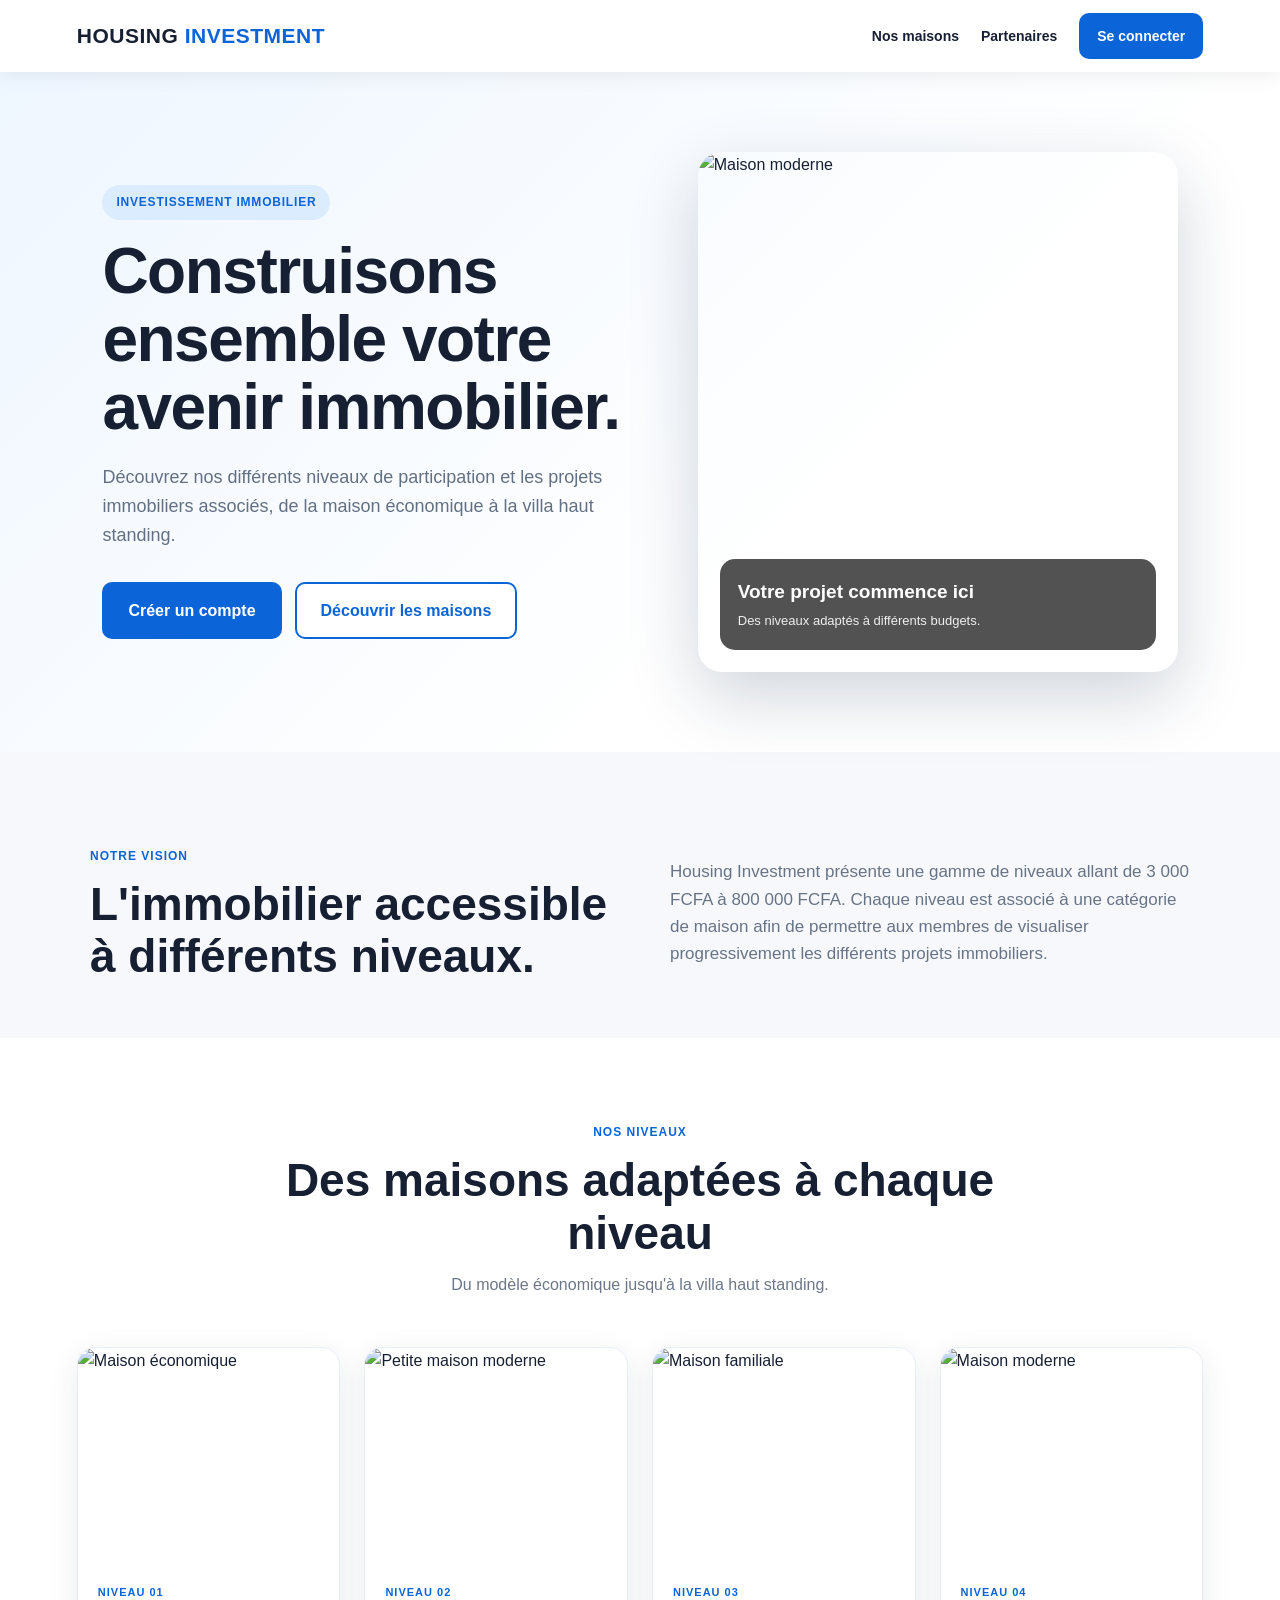
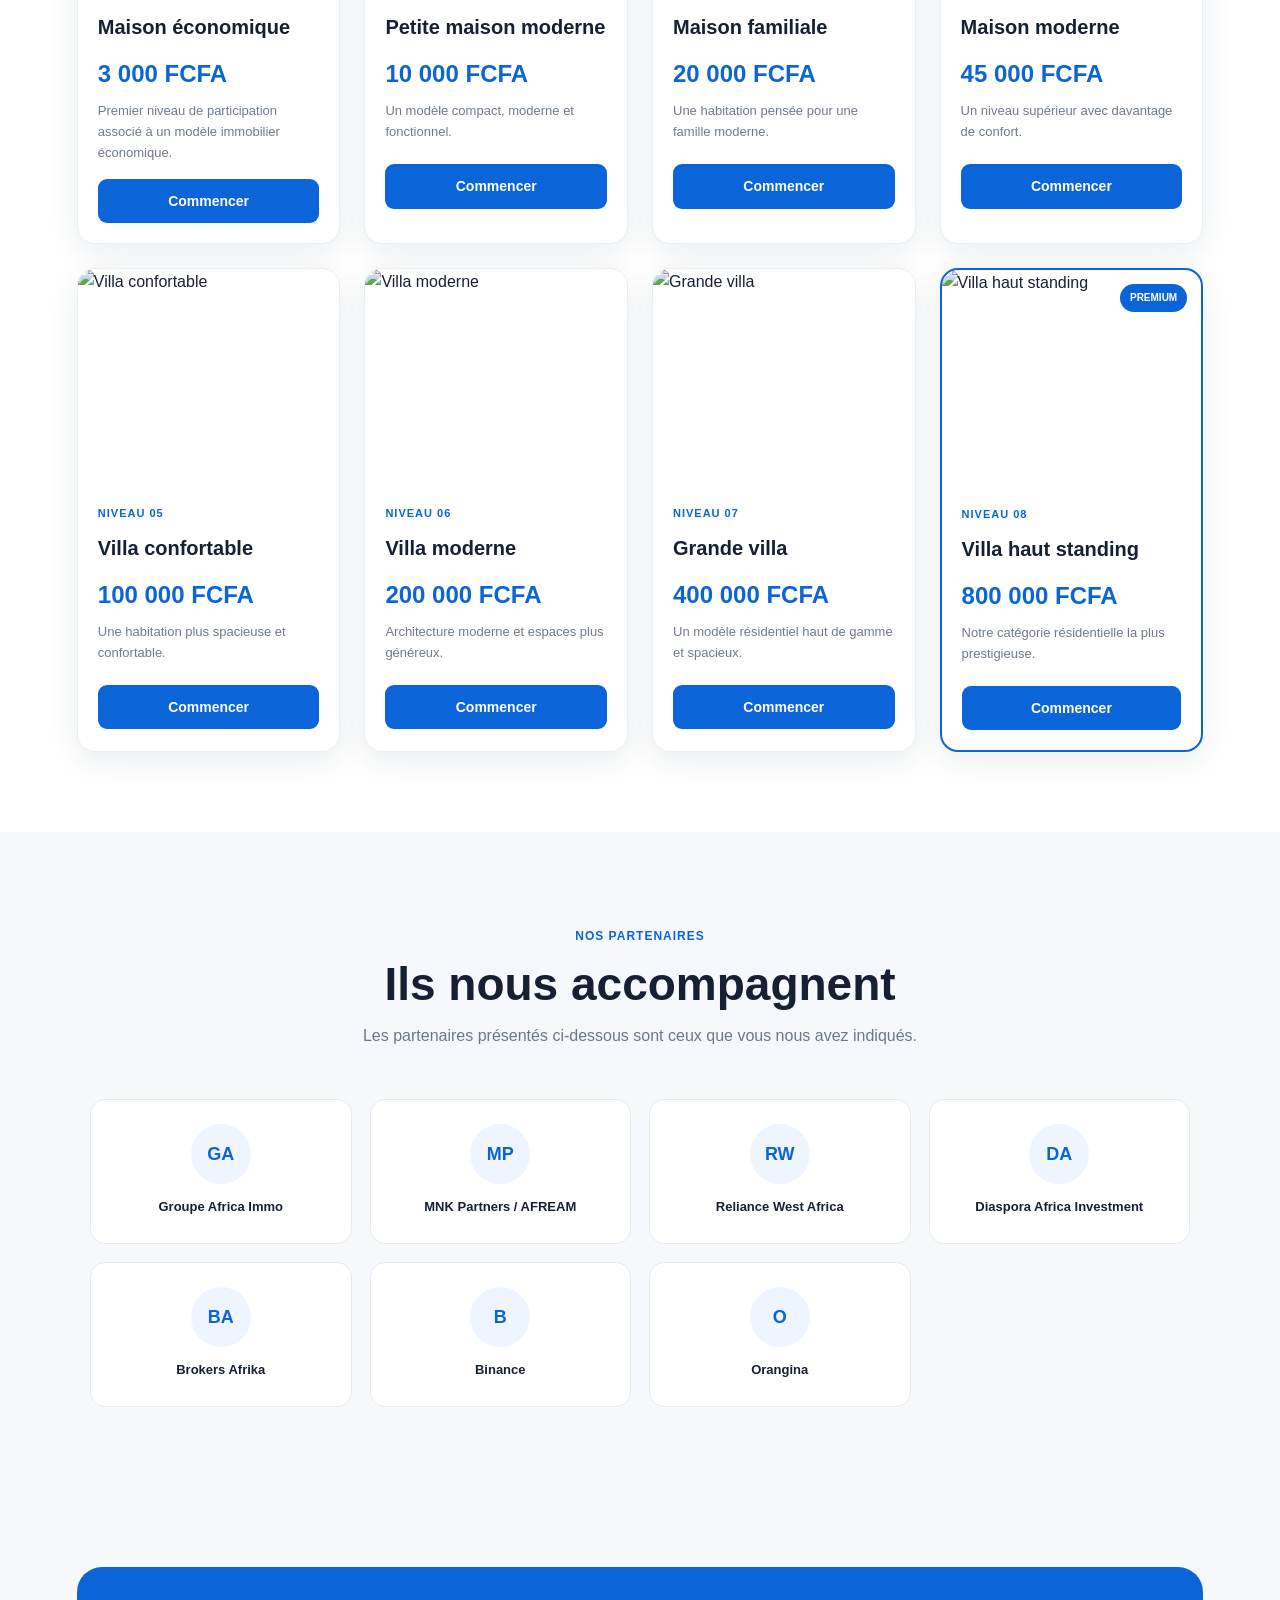
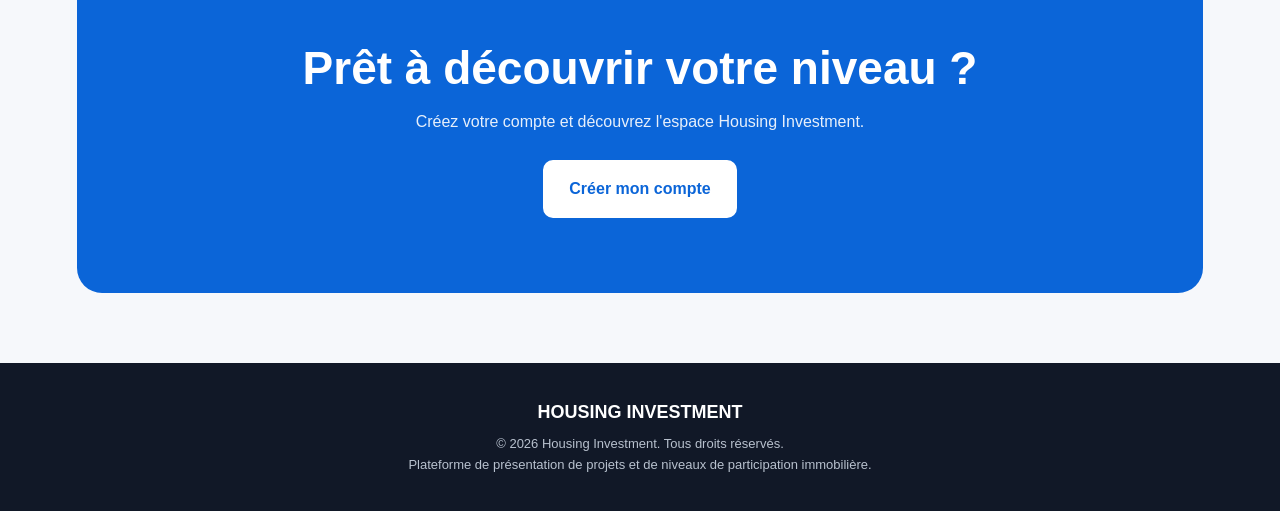
==== commit f45761bf: "Refactor index.html for improved content and structure Updated various sections of the index.html fi" ====
--- a/index.html
+++ b/index.html
@@ -1,15 +1,38 @@
 <!DOCTYPE html>
 <html lang="fr">
+
 <head>
+
     <meta charset="UTF-8">
-    <meta name="viewport" content="width=device-width, initial-scale=1.0">
-
-    <title>Housing Investment</title>
-
-    <link rel="stylesheet" href="style.css">
+
+    <meta
+        name="viewport"
+        content="width=device-width, initial-scale=1.0"
+    >
+
+    <title>
+        Housing Investment | Investissement immobilier
+    </title>
+
+    <meta
+        name="description"
+        content="Housing Investment : plateforme de présentation de projets et niveaux d'investissement liés à l'immobilier."
+    >
+
+    <link
+        rel="stylesheet"
+        href="style.css"
+    >
+
 </head>
 
+
 <body>
+
+
+<!-- =================================================
+     HEADER
+================================================= -->
 
 <header class="topbar">
 
@@ -17,48 +40,71 @@
         HOUSING <span>INVESTMENT</span>
     </div>
 
+
     <nav>
-        <a href="index.html">Accueil</a>
-        <a href="#packs">Investissements</a>
-        <a href="#partners">Partenaires</a>
-        <a href="login.html">Se connecter</a>
-
-        <a href="register.html" class="btn btn-small">
-            Créer un compte
+
+        <a href="#maisons">
+            Nos maisons
         </a>
+
+        <a href="#partenaires">
+            Partenaires
+        </a>
+
+        <a
+            href="login.html"
+            class="btn btn-small"
+        >
+            Se connecter
+        </a>
+
     </nav>
 
 </header>
 
 
-<!-- HERO -->
+
+<!-- =================================================
+     HERO
+================================================= -->
 
 <section class="hero">
 
     <div class="hero-content">
 
-        <div class="badge">
+        <span class="badge">
             INVESTISSEMENT IMMOBILIER
-        </div>
+        </span>
+
 
         <h1>
-            Investissez dans l'avenir de l'immobilier.
+            Construisons ensemble
+            votre avenir immobilier.
         </h1>
 
+
         <p>
-            Découvrez nos différents niveaux d'investissement,
-            associés à des projets immobiliers allant des logements
-            accessibles aux propriétés haut standing.
+            Découvrez nos différents niveaux de participation
+            et les projets immobiliers associés, de la maison
+            économique à la villa haut standing.
         </p>
 
+
         <div class="hero-buttons">
 
-            <a href="register.html" class="btn">
-                Commencer maintenant
+            <a
+                href="register.html"
+                class="btn"
+            >
+                Créer un compte
             </a>
 
-            <a href="#packs" class="btn secondary">
-                Voir les investissements
+
+            <a
+                href="#maisons"
+                class="btn secondary"
+            >
+                Découvrir les maisons
             </a>
 
         </div>
@@ -69,18 +115,19 @@
     <div class="hero-image">
 
         <img
-            src="https://images.unsplash.com/photo-1600585154340-be6161a56a0c?auto=format&fit=crop&w=1000&q=80"
+            src="https://images.unsplash.com/photo-1600585154340-be6161a56a0c?auto=format&fit=crop&w=1200&q=85"
             alt="Maison moderne"
         >
 
+
         <div class="image-label">
 
             <strong>
-                Projets immobiliers
+                Votre projet commence ici
             </strong>
 
             <span>
-                Du logement accessible au haut standing
+                Des niveaux adaptés à différents budgets.
             </span>
 
         </div>
@@ -91,65 +138,84 @@
 
 
 
-<!-- PRESENTATION -->
+<!-- =================================================
+     INTRODUCTION
+================================================= -->
 
 <section class="intro">
 
     <div>
 
         <span class="section-tag">
-            NOTRE CONCEPT
+            NOTRE VISION
         </span>
 
+
         <h2>
-            Un niveau d'investissement,
-            un univers immobilier.
+            L'immobilier accessible
+            à différents niveaux.
         </h2>
 
     </div>
 
-    <p>
-        Housing Investment présente plusieurs niveaux d'investissement.
-        Chaque niveau est illustré par un type de logement correspondant
-        progressivement à une gamme immobilière plus importante.
-    </p>
+
+    <div>
+
+        <p>
+            Housing Investment présente une gamme de niveaux
+            allant de 3 000 FCFA à 800 000 FCFA. Chaque niveau
+            est associé à une catégorie de maison afin de
+            permettre aux membres de visualiser progressivement
+            les différents projets immobiliers.
+        </p>
+
+    </div>
 
 </section>
 
 
 
-<!-- PACKS -->
-
-<section id="packs" class="packs-section">
+<!-- =================================================
+     MAISONS ET PACKS
+================================================= -->
+
+<section
+    class="packs-section"
+    id="maisons"
+>
 
     <div class="section-heading">
 
         <span class="section-tag">
-            NOS INVESTISSEMENTS
+            NOS NIVEAUX
         </span>
 
+
         <h2>
-            Choisissez votre niveau
+            Des maisons adaptées
+            à chaque niveau
         </h2>
 
+
         <p>
-            Huit niveaux d'investissement, du plus accessible
-            au niveau haut standing.
+            Du modèle économique jusqu'à la villa haut standing.
         </p>
 
     </div>
 
 
+
     <div class="packs-grid">
 
 
-        <!-- PACK 3000 -->
+        <!-- NIVEAU 1 -->
 
         <article class="pack-card">
 
             <img
-                src="https://images.unsplash.com/photo-1564013799919-ab600027ffc6?auto=format&fit=crop&w=800&q=80"
+                src="https://images.unsplash.com/photo-1570129477492-45c003edd2be?auto=format&fit=crop&w=900&q=80"
                 alt="Maison économique"
+                loading="lazy"
             >
 
             <div class="pack-content">
@@ -167,11 +233,15 @@
                 </div>
 
                 <p>
-                    Premier niveau d'investissement.
+                    Premier niveau de participation
+                    associé à un modèle immobilier économique.
                 </p>
 
-                <a href="register.html" class="pack-btn">
-                    Investir
+                <a
+                    href="register.html"
+                    class="pack-btn"
+                >
+                    Commencer
                 </a>
 
             </div>
@@ -180,13 +250,14 @@
 
 
 
-        <!-- PACK 10000 -->
+        <!-- NIVEAU 2 -->
 
         <article class="pack-card">
 
             <img
-                src="https://images.unsplash.com/photo-1600607687939-ce8a6c25118c?auto=format&fit=crop&w=800&q=80"
+                src="https://images.unsplash.com/photo-1564013799919-ab600027ffc6?auto=format&fit=crop&w=900&q=80"
                 alt="Petite maison moderne"
+                loading="lazy"
             >
 
             <div class="pack-content">
@@ -204,11 +275,15 @@
                 </div>
 
                 <p>
-                    Un niveau supérieur pour commencer.
+                    Un modèle compact, moderne
+                    et fonctionnel.
                 </p>
 
-                <a href="register.html" class="pack-btn">
-                    Investir
+                <a
+                    href="register.html"
+                    class="pack-btn"
+                >
+                    Commencer
                 </a>
 
             </div>
@@ -217,13 +292,14 @@
 
 
 
-        <!-- PACK 20000 -->
+        <!-- NIVEAU 3 -->
 
         <article class="pack-card">
 
             <img
-                src="https://images.unsplash.com/photo-1600566753190-17f0baa2a6c3?auto=format&fit=crop&w=800&q=80"
+                src="https://images.unsplash.com/photo-1605146769289-440113cc3d00?auto=format&fit=crop&w=900&q=80"
                 alt="Maison familiale"
+                loading="lazy"
             >
 
             <div class="pack-content">
@@ -241,11 +317,15 @@
                 </div>
 
                 <p>
-                    Une catégorie adaptée aux projets familiaux.
+                    Une habitation pensée pour
+                    une famille moderne.
                 </p>
 
-                <a href="register.html" class="pack-btn">
-                    Investir
+                <a
+                    href="register.html"
+                    class="pack-btn"
+                >
+                    Commencer
                 </a>
 
             </div>
@@ -254,13 +334,14 @@
 
 
 
-        <!-- PACK 45000 -->
+        <!-- NIVEAU 4 -->
 
         <article class="pack-card">
 
             <img
-                src="https://images.unsplash.com/photo-1600607687920-4e2a09cf159d?auto=format&fit=crop&w=800&q=80"
+                src="https://images.unsplash.com/photo-1600607687920-4e2a09cf159d?auto=format&fit=crop&w=900&q=80"
                 alt="Maison moderne"
+                loading="lazy"
             >
 
             <div class="pack-content">
@@ -278,11 +359,15 @@
                 </div>
 
                 <p>
-                    Un niveau d'investissement plus important.
+                    Un niveau supérieur avec
+                    davantage de confort.
                 </p>
 
-                <a href="register.html" class="pack-btn">
-                    Investir
+                <a
+                    href="register.html"
+                    class="pack-btn"
+                >
+                    Commencer
                 </a>
 
             </div>
@@ -291,13 +376,14 @@
 
 
 
-        <!-- PACK 100000 -->
+        <!-- NIVEAU 5 -->
 
         <article class="pack-card">
 
             <img
-                src="https://images.unsplash.com/photo-1600607688969-a5bfcd646154?auto=format&fit=crop&w=800&q=80"
+                src="https://images.unsplash.com/photo-1600607687939-ce8a6c25118c?auto=format&fit=crop&w=900&q=80"
                 alt="Villa confortable"
+                loading="lazy"
             >
 
             <div class="pack-content">
@@ -315,11 +401,15 @@
                 </div>
 
                 <p>
-                    Une gamme immobilière supérieure.
+                    Une habitation plus spacieuse
+                    et confortable.
                 </p>
 
-                <a href="register.html" class="pack-btn">
-                    Investir
+                <a
+                    href="register.html"
+                    class="pack-btn"
+                >
+                    Commencer
                 </a>
 
             </div>
@@ -328,13 +418,14 @@
 
 
 
-        <!-- PACK 200000 -->
+        <!-- NIVEAU 6 -->
 
         <article class="pack-card">
 
             <img
-                src="https://images.unsplash.com/photo-1600585154526-990dced4db0d?auto=format&fit=crop&w=800&q=80"
+                src="https://images.unsplash.com/photo-1600566753086-00f18fb6b3ea?auto=format&fit=crop&w=900&q=80"
                 alt="Villa moderne"
+                loading="lazy"
             >
 
             <div class="pack-content">
@@ -352,11 +443,15 @@
                 </div>
 
                 <p>
-                    Un niveau destiné aux investissements importants.
+                    Architecture moderne et
+                    espaces plus généreux.
                 </p>
 
-                <a href="register.html" class="pack-btn">
-                    Investir
+                <a
+                    href="register.html"
+                    class="pack-btn"
+                >
+                    Commencer
                 </a>
 
             </div>
@@ -365,13 +460,14 @@
 
 
 
-        <!-- PACK 400000 -->
+        <!-- NIVEAU 7 -->
 
         <article class="pack-card">
 
             <img
-                src="https://images.unsplash.com/photo-1613490493576-7fde63acd811?auto=format&fit=crop&w=800&q=80"
+                src="https://images.unsplash.com/photo-1613490493576-7fde63acd811?auto=format&fit=crop&w=900&q=80"
                 alt="Grande villa"
+                loading="lazy"
             >
 
             <div class="pack-content">
@@ -389,11 +485,15 @@
                 </div>
 
                 <p>
-                    Une catégorie immobilière haut de gamme.
+                    Un modèle résidentiel haut
+                    de gamme et spacieux.
                 </p>
 
-                <a href="register.html" class="pack-btn">
-                    Investir
+                <a
+                    href="register.html"
+                    class="pack-btn"
+                >
+                    Commencer
                 </a>
 
             </div>
@@ -402,18 +502,21 @@
 
 
 
-        <!-- PACK 800000 -->
+        <!-- NIVEAU 8 -->
 
         <article class="pack-card featured">
 
-            <div class="premium-label">
+            <span class="premium-label">
                 PREMIUM
-            </div>
+            </span>
+
 
             <img
-                src="https://images.unsplash.com/photo-1613977257363-707ba9348227?auto=format&fit=crop&w=800&q=80"
+                src="https://images.unsplash.com/photo-1600047509807-ba8f99d2cdde?auto=format&fit=crop&w=900&q=80"
                 alt="Villa haut standing"
-            >
+                loading="lazy"
+            >
+
 
             <div class="pack-content">
 
@@ -430,26 +533,36 @@
                 </div>
 
                 <p>
-                    Notre niveau d'investissement le plus élevé.
+                    Notre catégorie résidentielle
+                    la plus prestigieuse.
                 </p>
 
-                <a href="register.html" class="pack-btn">
-                    Investir
+                <a
+                    href="register.html"
+                    class="pack-btn"
+                >
+                    Commencer
                 </a>
 
             </div>
 
         </article>
 
+
     </div>
 
 </section>
 
 
 
-<!-- PARTENAIRES -->
-
-<section id="partners" class="partners-section">
+<!-- =================================================
+     PARTENAIRES
+================================================= -->
+
+<section
+    class="partners-section"
+    id="partenaires"
+>
 
     <div class="section-heading">
 
@@ -457,87 +570,114 @@
             NOS PARTENAIRES
         </span>
 
+
         <h2>
             Ils nous accompagnent
         </h2>
 
+
         <p>
-            Découvrez les partenaires associés à notre projet.
+            Les partenaires présentés ci-dessous sont ceux
+            que vous nous avez indiqués.
         </p>
 
     </div>
 
 
+
     <div class="partners-grid">
 
+
         <div class="partner">
+
             <div class="partner-logo">
                 GA
             </div>
+
             <strong>
                 Groupe Africa Immo
             </strong>
+
         </div>
 
 
         <div class="partner">
+
             <div class="partner-logo">
-                MNK
-            </div>
+                MP
+            </div>
+
             <strong>
                 MNK Partners / AFREAM
             </strong>
+
         </div>
 
 
         <div class="partner">
+
             <div class="partner-logo">
                 RW
             </div>
+
             <strong>
                 Reliance West Africa
             </strong>
+
         </div>
 
 
         <div class="partner">
+
             <div class="partner-logo">
-                DAI
-            </div>
+                DA
+            </div>
+
             <strong>
                 Diaspora Africa Investment
             </strong>
+
         </div>
 
 
         <div class="partner">
+
             <div class="partner-logo">
                 BA
             </div>
+
             <strong>
                 Brokers Afrika
             </strong>
+
         </div>
 
 
         <div class="partner">
+
             <div class="partner-logo">
                 B
             </div>
+
             <strong>
                 Binance
             </strong>
+
         </div>
 
 
         <div class="partner">
+
             <div class="partner-logo">
                 O
             </div>
+
             <strong>
                 Orangina
             </strong>
-        </div>
+
+        </div>
+
 
     </div>
 
@@ -545,19 +685,27 @@
 
 
 
-<!-- CTA -->
+<!-- =================================================
+     CTA
+================================================= -->
 
 <section class="cta">
 
     <h2>
-        Prêt à commencer ?
+        Prêt à découvrir votre niveau ?
     </h2>
 
+
     <p>
-        Créez votre compte et découvrez votre espace personnel.
+        Créez votre compte et découvrez
+        l'espace Housing Investment.
     </p>
 
-    <a href="register.html" class="btn">
+
+    <a
+        href="register.html"
+        class="btn"
+    >
         Créer mon compte
     </a>
 
@@ -565,18 +713,32 @@
 
 
 
+<!-- =================================================
+     FOOTER
+================================================= -->
+
 <footer>
 
     <div class="footer-logo">
         HOUSING INVESTMENT
     </div>
 
+
     <p>
-        © 2026 Housing Investment — Prototype
+        © 2026 Housing Investment.
+        Tous droits réservés.
     </p>
 
+
+    <p>
+        Plateforme de présentation de projets
+        et de niveaux de participation immobilière.
+    </p>
+
 </footer>
 
 
+
 </body>
+
 </html>
--- a/style.css
+++ b/style.css
@@ -1,34 +1,7 @@
-/* =====================================================
-   VOTRE PLATEFORME — DESIGN GLOBAL
-   ===================================================== */
-
-:root {
-    --bg: #06100b;
-    --bg-soft: #0a1710;
-    --card: rgba(255,255,255,0.045);
-    --card-hover: rgba(255,255,255,0.07);
-    --border: rgba(255,255,255,0.09);
-
-    --primary: #55e58a;
-    --primary-dark: #2fc76b;
-
-    --text: #ffffff;
-    --muted: #829188;
-    --danger: #ff7d7d;
-    --warning: #ffc76d;
-
-    --radius: 16px;
-}
-
-
-/* =====================================================
-   RESET
-   ===================================================== */
-
 * {
+    box-sizing: border-box;
     margin: 0;
     padding: 0;
-    box-sizing: border-box;
 }
 
 html {
@@ -36,126 +9,940 @@
 }
 
 body {
-    font-family:
-        "Inter",
-        Arial,
-        sans-serif;
-
-    background:
-        radial-gradient(
-            circle at 85% 10%,
-            rgba(85,229,138,0.08),
-            transparent 28%
-        ),
-        radial-gradient(
-            circle at 10% 80%,
-            rgba(85,229,138,0.04),
-            transparent 25%
-        ),
-        var(--bg);
-
-    color: var(--text);
-
-    min-height: 100vh;
-
-    line-height: 1.5;
-
-    overflow-x: hidden;
+    font-family: Arial, Helvetica, sans-serif;
+    background: #f6f8fb;
+    color: #172033;
+    line-height: 1.6;
 }
 
 a {
+    text-decoration: none;
     color: inherit;
-    text-decoration: none;
-}
-
-button,
-input,
-select,
-textarea {
-    font: inherit;
-}
-
-button {
-    cursor: pointer;
-}
-
-img {
-    max-width: 100%;
-    display: block;
-}
-
-
-/* =====================================================
-   SCROLLBAR
-   ===================================================== */
-
-::-webkit-scrollbar {
-    width: 7px;
-}
-
-::-webkit-scrollbar-track {
-    background: var(--bg);
-}
-
-::-webkit-scrollbar-thumb {
-    background: #1b3928;
-    border-radius: 20px;
-}
-
-::-webkit-scrollbar-thumb:hover {
-    background: var(--primary);
-}
-
-
-/* =====================================================
-   CONTAINER
-   ===================================================== */
-
-.container {
-    width: min(1180px, 90%);
-
-    margin: auto;
-}
-
-
-/* =====================================================
+}
+
+/* =========================
    HEADER
-   ===================================================== */
-
-header {
-    position: relative;
-    z-index: 50;
-}
-
-.navbar {
-    width: min(1180px, 90%);
-
-    margin: auto;
-
-    min-height: 76px;
-
+========================= */
+
+.topbar {
+    width: 100%;
+    min-height: 72px;
+    padding: 0 6%;
     display: flex;
-
     align-items: center;
-
     justify-content: space-between;
+    background: #ffffff;
+    box-shadow: 0 3px 20px rgba(0, 0, 0, 0.07);
+    position: sticky;
+    top: 0;
+    z-index: 1000;
 }
 
 .logo {
     font-size: 21px;
-
+    font-weight: 900;
+    letter-spacing: 0.5px;
+}
+
+.logo span {
+    color: #0b65d8;
+}
+
+.topbar nav {
+    display: flex;
+    align-items: center;
+    gap: 22px;
+}
+
+.topbar nav a {
+    font-size: 14px;
+    font-weight: 600;
+}
+
+.topbar nav a:hover {
+    color: #0b65d8;
+}
+
+/* =========================
+   BUTTONS
+========================= */
+
+.btn {
+    display: inline-block;
+    padding: 14px 24px;
+    border-radius: 10px;
+    background: #0b65d8;
+    color: #ffffff !important;
+    font-weight: 700;
+    border: 2px solid #0b65d8;
+    transition: 0.25s;
+}
+
+.btn:hover {
+    background: #084fa8;
+    border-color: #084fa8;
+    transform: translateY(-2px);
+}
+
+.btn-small {
+    padding: 10px 16px;
+}
+
+.btn.secondary {
+    background: #ffffff;
+    color: #0b65d8 !important;
+}
+
+.btn.secondary:hover {
+    background: #edf5ff;
+}
+
+/* =========================
+   HERO
+========================= */
+
+.hero {
+    min-height: 680px;
+    padding: 75px 8%;
+    display: grid;
+    grid-template-columns: 1.05fr 0.95fr;
+    align-items: center;
+    gap: 65px;
+    background:
+        linear-gradient(
+            135deg,
+            #eef6ff 0%,
+            #ffffff 65%
+        );
+}
+
+.hero-content {
+    max-width: 700px;
+}
+
+.badge {
+    display: inline-block;
+    padding: 8px 14px;
+    border-radius: 30px;
+    background: #dcecff;
+    color: #0b65d8;
+    font-size: 12px;
     font-weight: 800;
-
-    letter-spacing: -0.5px;
-}
-
-.logo span {
-    color: var(--primary);
-}
-
-.nav-links {
+    letter-spacing: 0.8px;
+}
+
+.hero h1 {
+    margin-top: 18px;
+    font-size: clamp(40px, 5vw, 66px);
+    line-height: 1.06;
+    letter-spacing: -1.5px;
+}
+
+.hero p {
+    margin-top: 22px;
+    max-width: 650px;
+    font-size: 18px;
+    color: #637083;
+}
+
+.hero-buttons {
     display: flex;
-
+    flex-wrap: wrap;
+    gap: 13px;
+    margin-top: 32px;
+}
+
+.hero-image {
+    position: relative;
+    border-radius: 24px;
+    overflow: hidden;
+    box-shadow: 0 25px 70px rgba(21, 47, 82, 0.2);
+}
+
+.hero-image img {
+    width: 100%;
+    height: 520px;
+    object-fit: cover;
+    display: block;
+}
+
+.image-label {
+    position: absolute;
+    left: 22px;
+    right: 22px;
+    bottom: 22px;
+    padding: 18px;
+    border-radius: 15px;
+    background: rgba(0, 0, 0, 0.68);
+    color: white;
+    backdrop-filter: blur(8px);
+}
+
+.image-label strong {
+    display: block;
+    font-size: 19px;
+}
+
+.image-label span {
+    display: block;
+    margin-top: 4px;
+    font-size: 13px;
+    opacity: 0.9;
+}
+
+/* =========================
+   INTRODUCTION
+========================= */
+
+.intro {
+    max-width: 1150px;
+    margin: auto;
+    padding: 90px 25px 55px;
+    display: grid;
+    grid-template-columns: 1fr 1fr;
+    gap: 60px;
     align-items: center;
-
-    gap: 28px
+}
+
+.section-tag {
+    color: #0b65d8;
+    font-size: 12px;
+    font-weight: 900;
+    letter-spacing: 1px;
+}
+
+.intro h2,
+.section-heading h2,
+.cta h2 {
+    margin-top: 10px;
+    font-size: clamp(30px, 4vw, 46px);
+    line-height: 1.15;
+}
+
+.intro p {
+    color: #687486;
+    font-size: 17px;
+}
+
+/* =========================
+   PACKS
+========================= */
+
+.packs-section {
+    padding: 80px 6%;
+    background: #ffffff;
+}
+
+.section-heading {
+    max-width: 760px;
+    margin: 0 auto 50px;
+    text-align: center;
+}
+
+.section-heading p {
+    margin-top: 12px;
+    color: #6d7787;
+}
+
+.packs-grid {
+    max-width: 1250px;
+    margin: auto;
+    display: grid;
+    grid-template-columns: repeat(4, 1fr);
+    gap: 24px;
+}
+
+.pack-card {
+    position: relative;
+    overflow: hidden;
+    border-radius: 18px;
+    background: #ffffff;
+    box-shadow: 0 8px 30px rgba(15, 39, 70, 0.09);
+    border: 1px solid #e9eef5;
+    transition: 0.3s;
+}
+
+.pack-card:hover {
+    transform: translateY(-7px);
+    box-shadow: 0 18px 40px rgba(15, 39, 70, 0.15);
+}
+
+.pack-card img {
+    width: 100%;
+    height: 210px;
+    object-fit: cover;
+    display: block;
+}
+
+.pack-content {
+    padding: 20px;
+}
+
+.pack-number {
+    color: #0b65d8;
+    font-size: 11px;
+    font-weight: 900;
+    letter-spacing: 1px;
+}
+
+.pack-content h3 {
+    margin-top: 7px;
+    font-size: 20px;
+}
+
+.amount {
+    margin-top: 12px;
+    font-size: 24px;
+    font-weight: 900;
+    color: #0b65d8;
+}
+
+.pack-content p {
+    min-height: 48px;
+    margin-top: 8px;
+    color: #707b8c;
+    font-size: 13px;
+}
+
+.pack-btn {
+    display: block;
+    margin-top: 15px;
+    padding: 11px;
+    border-radius: 9px;
+    text-align: center;
+    background: #0b65d8;
+    color: white;
+    font-weight: 700;
+    font-size: 14px;
+}
+
+.pack-btn:hover {
+    background: #084fa8;
+}
+
+.pack-card.featured {
+    border: 2px solid #0b65d8;
+}
+
+.premium-label {
+    position: absolute;
+    top: 14px;
+    right: 14px;
+    z-index: 2;
+    padding: 6px 10px;
+    border-radius: 20px;
+    background: #0b65d8;
+    color: white;
+    font-size: 10px;
+    font-weight: 900;
+}
+
+/* =========================
+   PARTNERS
+========================= */
+
+.partners-section {
+    padding: 90px 6%;
+    background: #f6f8fb;
+}
+
+.partners-grid {
+    max-width: 1100px;
+    margin: auto;
+    display: grid;
+    grid-template-columns: repeat(4, 1fr);
+    gap: 18px;
+}
+
+.partner {
+    min-height: 145px;
+    padding: 20px;
+    display: flex;
+    flex-direction: column;
+    align-items: center;
+    justify-content: center;
+    gap: 13px;
+    text-align: center;
+    background: white;
+    border-radius: 15px;
+    border: 1px solid #e5eaf1;
+    transition: 0.25s;
+}
+
+.partner:hover {
+    transform: translateY(-4px);
+    box-shadow: 0 10px 30px rgba(0,0,0,0.08);
+}
+
+.partner-logo {
+    width: 60px;
+    height: 60px;
+    border-radius: 50%;
+    display: flex;
+    align-items: center;
+    justify-content: center;
+    background: #eef5ff;
+    color: #0b65d8;
+    font-weight: 900;
+    font-size: 18px;
+}
+
+.partner strong {
+    font-size: 13px;
+}
+
+/* =========================
+   CTA
+========================= */
+
+.cta {
+    margin: 70px 6%;
+    padding: 75px 25px;
+    border-radius: 25px;
+    text-align: center;
+    background: #0b65d8;
+    color: white;
+}
+
+.cta h2 {
+    margin-top: 0;
+}
+
+.cta p {
+    margin: 15px auto 25px;
+    max-width: 600px;
+    opacity: 0.9;
+}
+
+.cta .btn {
+    background: white;
+    color: #0b65d8 !important;
+    border-color: white;
+}
+
+/* =========================
+   FOOTER
+========================= */
+
+footer {
+    padding: 35px 20px;
+    text-align: center;
+    background: #111827;
+    color: #b8c1ce;
+}
+
+.footer-logo {
+    color: white;
+    font-weight: 900;
+    font-size: 18px;
+    margin-bottom: 8px;
+}
+
+footer p {
+    font-size: 13px;
+}
+
+/* =========================
+   MOBILE
+========================= */
+
+@media (max-width: 1050px) {
+
+    .packs-grid {
+        grid-template-columns: repeat(2, 1fr);
+    }
+
+    .partners-grid {
+        grid-template-columns: repeat(3, 1fr);
+    }
+
+}
+
+@media (max-width: 800px) {
+
+    .topbar {
+        padding: 14px 5%;
+    }
+
+    .topbar nav {
+        gap: 10px;
+    }
+
+    .topbar nav a:not(.btn) {
+        display: none;
+    }
+
+    .hero {
+        grid-template-columns: 1fr;
+        padding: 55px 6%;
+    }
+
+    .hero-image img {
+        height: 360px;
+    }
+
+    .intro {
+        grid-template-columns: 1fr;
+        padding: 65px 25px 40px;
+        gap: 25px;
+    }
+
+}
+
+@media (max-width: 560px) {
+
+    .logo {
+        font-size: 17px;
+    }
+
+    .hero {
+        padding: 45px 5%;
+    }
+
+    .hero h1 {
+        font-size: 39px;
+    }
+
+    .hero p {
+        font-size: 16px;
+    }
+
+    .hero-buttons {
+        flex-direction: column;
+    }
+
+    .hero-buttons .btn {
+        text-align: center;
+    }
+
+    .packs-section {
+        padding: 60px 5%;
+    }
+
+    .packs-grid {
+        grid-template-columns: 1fr;
+    }
+
+    .partners-grid {
+        grid-template-columns: repeat(2, 1fr);
+    }
+
+    .cta {
+        margin: 45px 5%;
+        padding: 55px 20px;
+    }
+
+}
+/* =========================================
+   ESPACE UTILISATEUR
+========================================= */
+
+.auth-page {
+    min-height: 100vh;
+    display: flex;
+    align-items: center;
+    justify-content: center;
+    padding: 25px;
+    background: linear-gradient(135deg, #eef6ff, #ffffff);
+}
+
+.auth-box {
+    width: min(450px, 100%);
+    padding: 35px;
+    background: #ffffff;
+    border-radius: 20px;
+    box-shadow: 0 15px 50px rgba(20, 50, 90, 0.12);
+}
+
+.auth-box h1 {
+    margin-bottom: 8px;
+}
+
+.auth-box label {
+    display: block;
+    margin-top: 18px;
+    margin-bottom: 7px;
+    font-weight: 700;
+}
+
+.auth-box input[type="text"],
+.auth-box input[type="password"] {
+    width: 100%;
+    padding: 14px;
+    border: 1px solid #d3dce8;
+    border-radius: 9px;
+    font-size: 16px;
+    outline: none;
+}
+
+.auth-box input:focus {
+    border-color: #0b65d8;
+}
+
+.back {
+    display: inline-block;
+    margin-bottom: 25px;
+    color: #0b65d8;
+    font-weight: 700;
+}
+
+.full {
+    width: 100%;
+    margin-top: 22px;
+    cursor: pointer;
+}
+
+.message {
+    margin-top: 18px;
+    padding: 13px;
+    border-radius: 9px;
+    font-size: 14px;
+    font-weight: 600;
+}
+
+.message.error {
+    background: #ffe8e8;
+    color: #a00000;
+}
+
+.message.success {
+    background: #e7f8ed;
+    color: #087238;
+}
+
+.hidden {
+    display: none;
+}
+
+.switch {
+    margin-top: 22px;
+    text-align: center;
+    font-size: 14px;
+}
+
+.switch a {
+    color: #0b65d8;
+    font-weight: 700;
+}
+
+.demo-note {
+    margin-top: 20px;
+    text-align: center;
+    color: #777;
+    font-size: 12px;
+}
+
+
+/* =========================================
+   TABLEAU DE BORD
+========================================= */
+
+.container {
+    width: min(1150px, 92%);
+    margin: 40px auto;
+}
+
+.welcome {
+    display: flex;
+    align-items: center;
+    justify-content: space-between;
+    gap: 20px;
+    margin-bottom: 25px;
+}
+
+.welcome h1 {
+    margin: 0;
+    font-size: 32px;
+}
+
+.status {
+    padding: 8px 14px;
+    border-radius: 25px;
+    background: #e5f8ec;
+    color: #087238;
+    font-size: 13px;
+    font-weight: 800;
+}
+
+.stats {
+    display: grid;
+    grid-template-columns: repeat(3, 1fr);
+    gap: 20px;
+}
+
+.stat {
+    padding: 23px;
+    background: #ffffff;
+    border-radius: 15px;
+    box-shadow: 0 5px 20px rgba(20, 50, 90, 0.07);
+}
+
+.stat span {
+    display: block;
+    margin-bottom: 8px;
+    color: #758094;
+    font-size: 14px;
+}
+
+.stat strong {
+    font-size: 25px;
+}
+
+.panel {
+    margin-top: 22px;
+    padding: 25px;
+    background: #ffffff;
+    border-radius: 16px;
+    box-shadow: 0 5px 20px rgba(20, 50, 90, 0.06);
+}
+
+.panel h2 {
+    margin-top: 0;
+}
+
+.panel-heading {
+    display: flex;
+    align-items: center;
+    justify-content: space-between;
+    margin-bottom: 20px;
+}
+
+.account-grid {
+    display: grid;
+    grid-template-columns: repeat(2, 1fr);
+    gap: 20px;
+}
+
+.account-grid div {
+    padding: 16px;
+    background: #f7f9fc;
+    border-radius: 10px;
+}
+
+.account-grid span {
+    display: block;
+    margin-bottom: 5px;
+    color: #758094;
+    font-size: 13px;
+}
+
+.account-grid strong {
+    font-size: 15px;
+}
+
+
+/* =========================================
+   PACKS DANS LE TABLEAU DE BORD
+========================================= */
+
+.dashboard-packs {
+    display: grid;
+    grid-template-columns: repeat(4, 1fr);
+    gap: 15px;
+}
+
+.mini-pack {
+    padding: 18px;
+    border: 1px solid #e3e9f1;
+    border-radius: 12px;
+    background: #fbfcfe;
+}
+
+.mini-pack span {
+    display: block;
+    color: #6e7989;
+    font-size: 12px;
+    font-weight: 700;
+}
+
+.mini-pack strong {
+    display: block;
+    margin: 8px 0 14px;
+    color: #0b65d8;
+    font-size: 19px;
+}
+
+.mini-pack button {
+    width: 100%;
+    padding: 9px;
+    border: 0;
+    border-radius: 8px;
+    background: #0b65d8;
+    color: white;
+    font-weight: 700;
+    cursor: pointer;
+}
+
+.mini-pack button:hover {
+    background: #084fa8;
+}
+
+.mini-pack.premium {
+    border: 2px solid #0b65d8;
+}
+
+
+/* =========================================
+   HISTORIQUE
+========================================= */
+
+.history-item {
+    display: grid;
+    grid-template-columns: 1fr auto;
+    gap: 5px 20px;
+    padding: 15px 0;
+    border-bottom: 1px solid #edf0f4;
+}
+
+.history-item strong {
+    color: #172033;
+}
+
+.history-item span {
+    color: #0b65d8;
+    font-weight: 800;
+}
+
+.history-item small {
+    grid-column: 1 / 3;
+    color: #788496;
+}
+
+
+/* =========================================
+   ADMINISTRATION / TABLEAU
+========================================= */
+
+.table-wrap {
+    width: 100%;
+    overflow-x: auto;
+}
+
+table {
+    width: 100%;
+    border-collapse: collapse;
+    min-width: 700px;
+}
+
+th,
+td {
+    padding: 14px;
+    text-align: left;
+    border-bottom: 1px solid #e7ebf1;
+}
+
+th {
+    background: #f5f8fc;
+    color: #526073;
+    font-size: 13px;
+}
+
+td {
+    font-size: 14px;
+}
+
+tr:hover td {
+    background: #fafcff;
+}
+
+
+/* =========================================
+   BOUTON DECONNEXION
+========================================= */
+
+.logout {
+    padding: 9px 14px;
+    border: 0;
+    border-radius: 8px;
+    background: #fff0f0;
+    color: #c62828;
+    font-weight: 700;
+    cursor: pointer;
+}
+
+.logout:hover {
+    background: #ffe1e1;
+}
+
+
+/* =========================================
+   MESSAGE D'INFORMATION
+========================================= */
+
+.warning {
+    margin-top: 22px;
+    padding: 17px;
+    border-radius: 11px;
+    background: #fff7df;
+    color: #725600;
+    font-size: 13px;
+}
+
+.warning strong {
+    display: block;
+    margin-bottom: 5px;
+}
+
+
+/* =========================================
+   MOBILE
+========================================= */
+
+@media (max-width: 900px) {
+
+    .dashboard-packs {
+        grid-template-columns: repeat(2, 1fr);
+    }
+
+    .stats {
+        grid-template-columns: 1fr;
+    }
+
+    .partners-grid {
+        grid-template-columns: repeat(2, 1fr);
+    }
+
+}
+
+
+@media (max-width: 600px) {
+
+    .container {
+        width: 94%;
+        margin: 25px auto;
+    }
+
+    .welcome {
+        align-items: flex-start;
+        flex-direction: column;
+    }
+
+    .welcome h1 {
+        font-size: 27px;
+    }
+
+    .account-grid {
+        grid-template-columns: 1fr;
+    }
+
+    .dashboard-packs {
+        grid-template-columns: 1fr;
+    }
+
+    .panel {
+        padding: 18px;
+    }
+
+    .auth-box {
+        padding: 25px 20px;
+    }
+
+    .topbar {
+        min-height: 65px;
+    }
+
+    .topbar nav {
+        gap: 8px;
+    }
+
+}
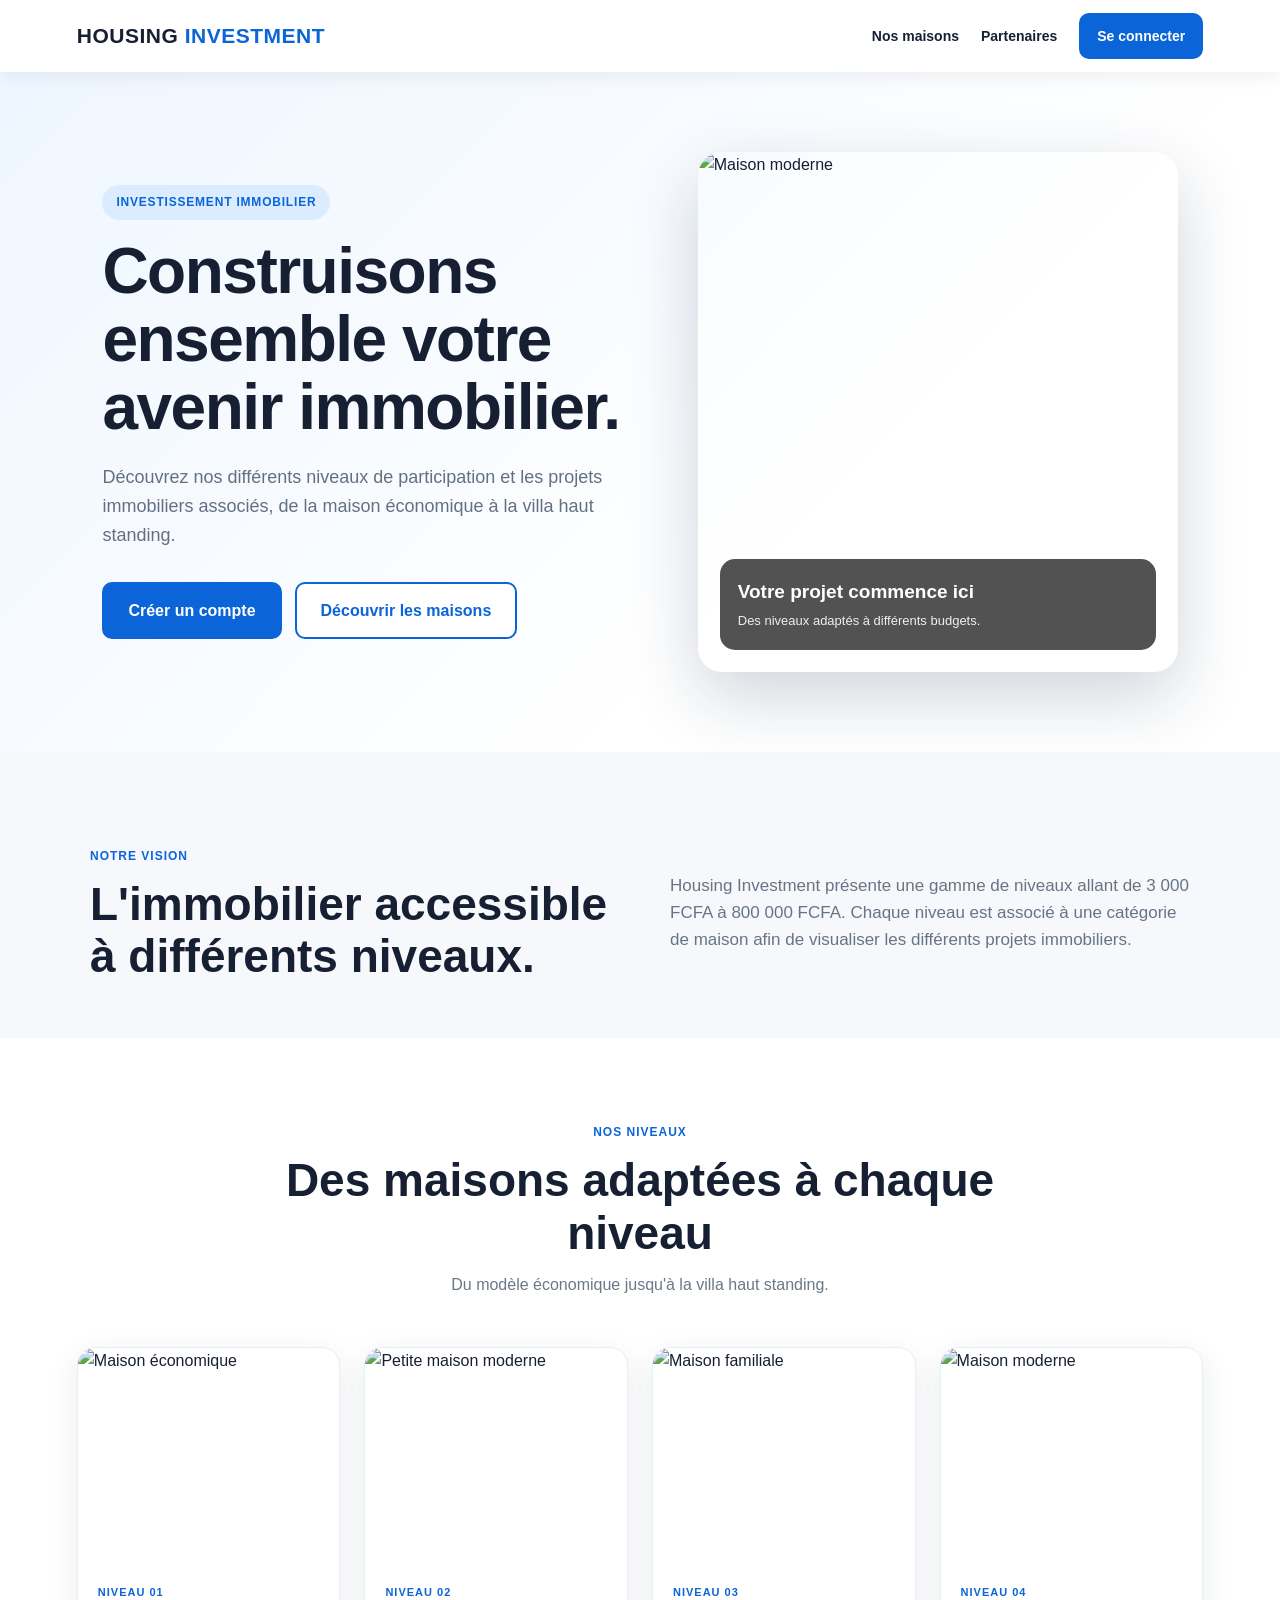
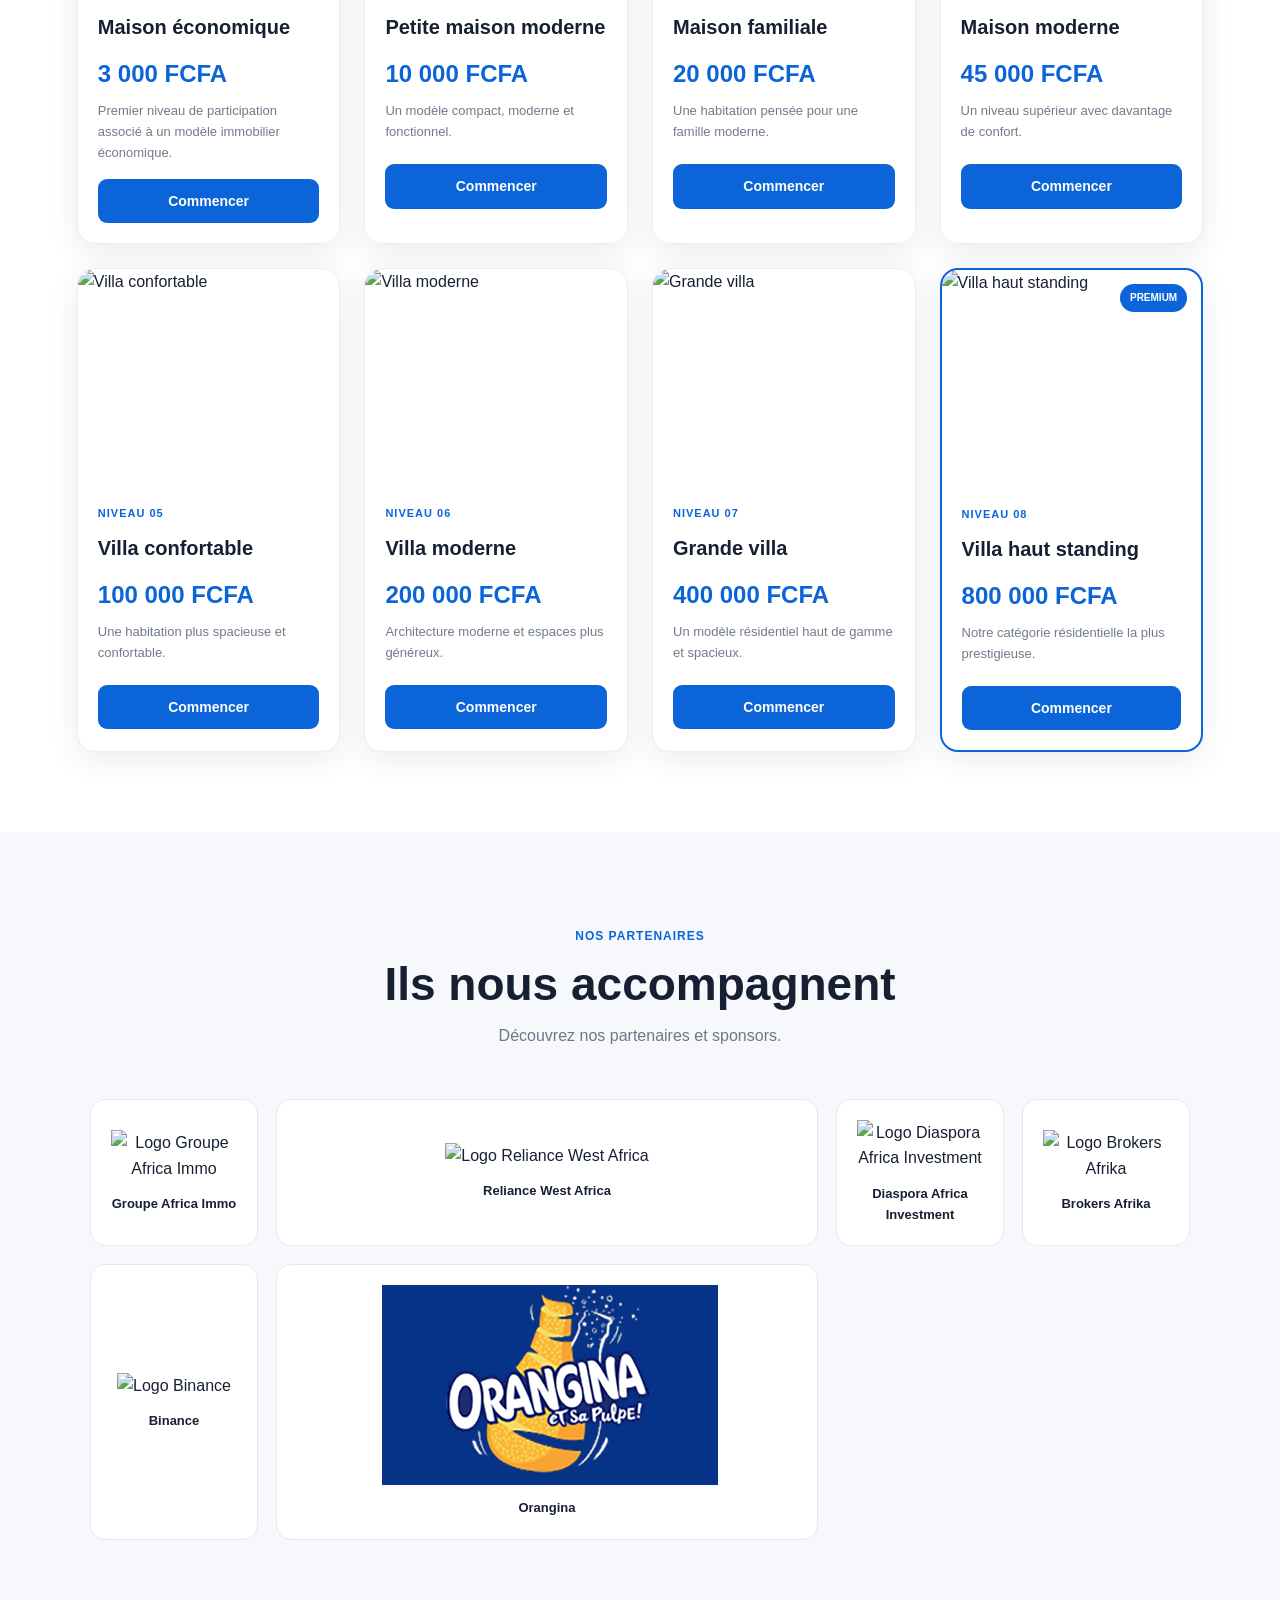
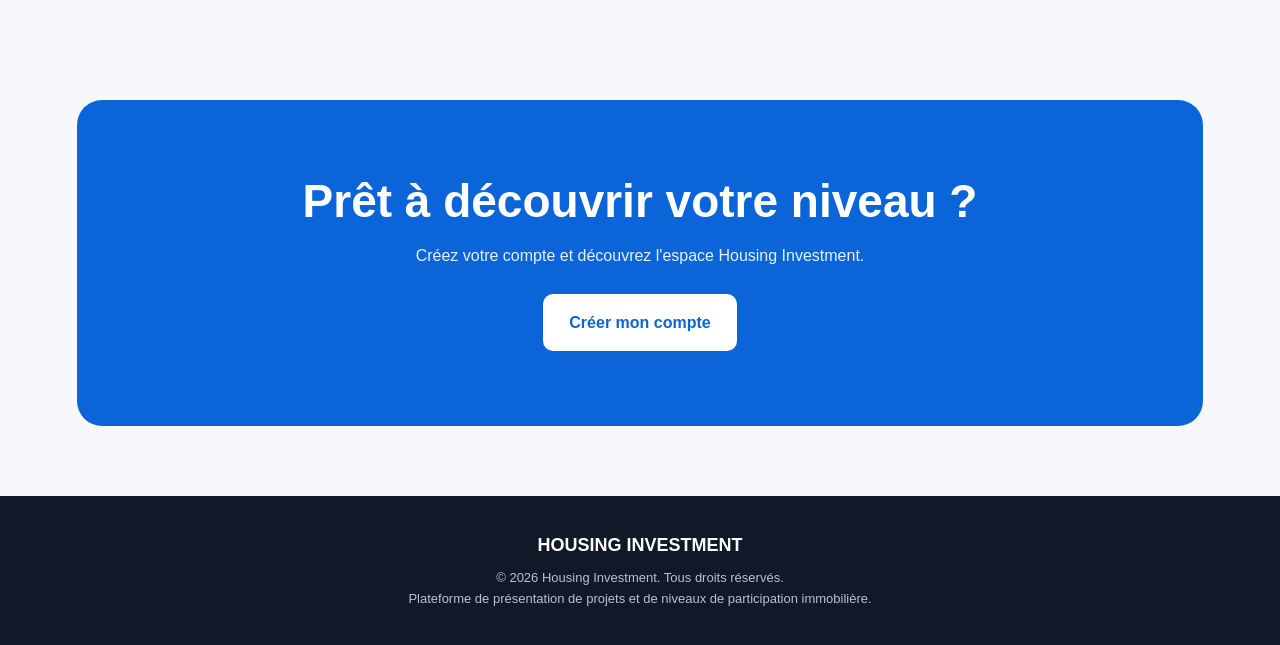
==== commit 36195be1: "Revise partner information and update logos Updated partner logos and descriptions for clarity." ====
--- a/index.html
+++ b/index.html
@@ -16,7 +16,7 @@
 
     <meta
         name="description"
-        content="Housing Investment : plateforme de présentation de projets et niveaux d'investissement liés à l'immobilier."
+        content="Housing Investment - Projet immobilier et niveaux de participation."
     >
 
     <link
@@ -163,10 +163,10 @@
 
         <p>
             Housing Investment présente une gamme de niveaux
-            allant de 3 000 FCFA à 800 000 FCFA. Chaque niveau
-            est associé à une catégorie de maison afin de
-            permettre aux membres de visualiser progressivement
-            les différents projets immobiliers.
+            allant de 3 000 FCFA à 800 000 FCFA.
+            Chaque niveau est associé à une catégorie
+            de maison afin de visualiser les différents
+            projets immobiliers.
         </p>
 
     </div>
@@ -577,8 +577,7 @@
 
 
         <p>
-            Les partenaires présentés ci-dessous sont ceux
-            que vous nous avez indiqués.
+            Découvrez nos partenaires et sponsors.
         </p>
 
     </div>
@@ -588,11 +587,15 @@
     <div class="partners-grid">
 
 
+        <!-- GROUPE AFRICA IMMO -->
+
         <div class="partner">
 
-            <div class="partner-logo">
-                GA
-            </div>
+            <img
+                src="images/groupe-africa-immo.jpg"
+                alt="Logo Groupe Africa Immo"
+                class="official-logo"
+            >
 
             <strong>
                 Groupe Africa Immo
@@ -601,24 +604,16 @@
         </div>
 
 
+
+        <!-- RELIANCE WEST AFRICA -->
+
         <div class="partner">
 
-            <div class="partner-logo">
-                MP
-            </div>
-
-            <strong>
-                MNK Partners / AFREAM
-            </strong>
-
-        </div>
-
-
-        <div class="partner">
-
-            <div class="partner-logo">
-                RW
-            </div>
+            <img
+                src="images/reliance-west-africa.png"
+                alt="Logo Reliance West Africa"
+                class="official-logo"
+            >
 
             <strong>
                 Reliance West Africa
@@ -627,11 +622,16 @@
         </div>
 
 
+
+        <!-- DIASPORA AFRICA INVESTMENT -->
+
         <div class="partner">
 
-            <div class="partner-logo">
-                DA
-            </div>
+            <img
+                src="images/diaspora-africa-investment.jpg"
+                alt="Logo Diaspora Africa Investment"
+                class="official-logo"
+            >
 
             <strong>
                 Diaspora Africa Investment
@@ -640,11 +640,16 @@
         </div>
 
 
+
+        <!-- BROKERS AFRIKA -->
+
         <div class="partner">
 
-            <div class="partner-logo">
-                BA
-            </div>
+            <img
+                src="images/Brokers-africa.jpg"
+                alt="Logo Brokers Afrika"
+                class="official-logo"
+            >
 
             <strong>
                 Brokers Afrika
@@ -653,11 +658,16 @@
         </div>
 
 
+
+        <!-- BINANCE -->
+
         <div class="partner">
 
-            <div class="partner-logo">
-                B
-            </div>
+            <img
+                src="images/Binance.png"
+                alt="Logo Binance"
+                class="official-logo"
+            >
 
             <strong>
                 Binance
@@ -666,11 +676,16 @@
         </div>
 
 
+
+        <!-- ORANGINA -->
+
         <div class="partner">
 
-            <div class="partner-logo">
-                O
-            </div>
+            <img
+                src="images/orangina.png"
+                alt="Logo Orangina"
+                class="official-logo"
+            >
 
             <strong>
                 Orangina
@@ -738,7 +753,6 @@
 </footer>
 
 
-
 </body>
 
 </html>
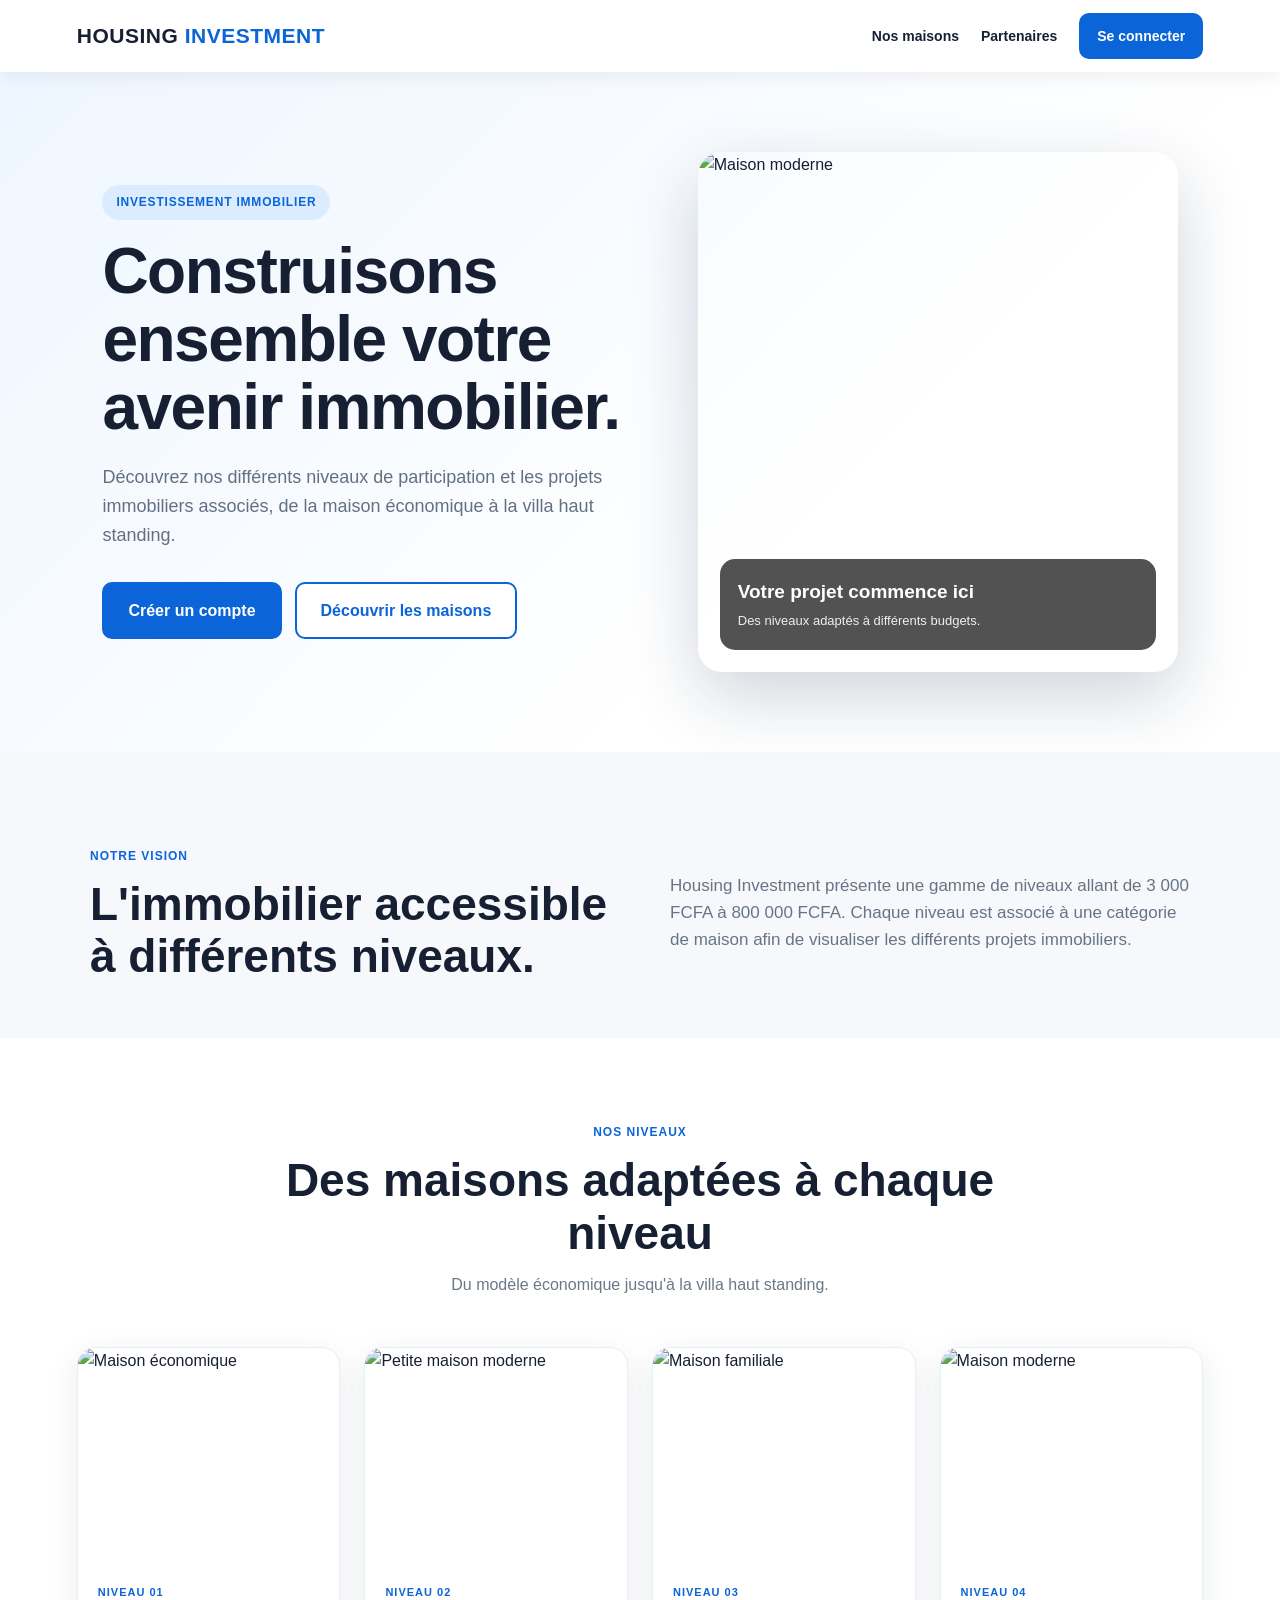
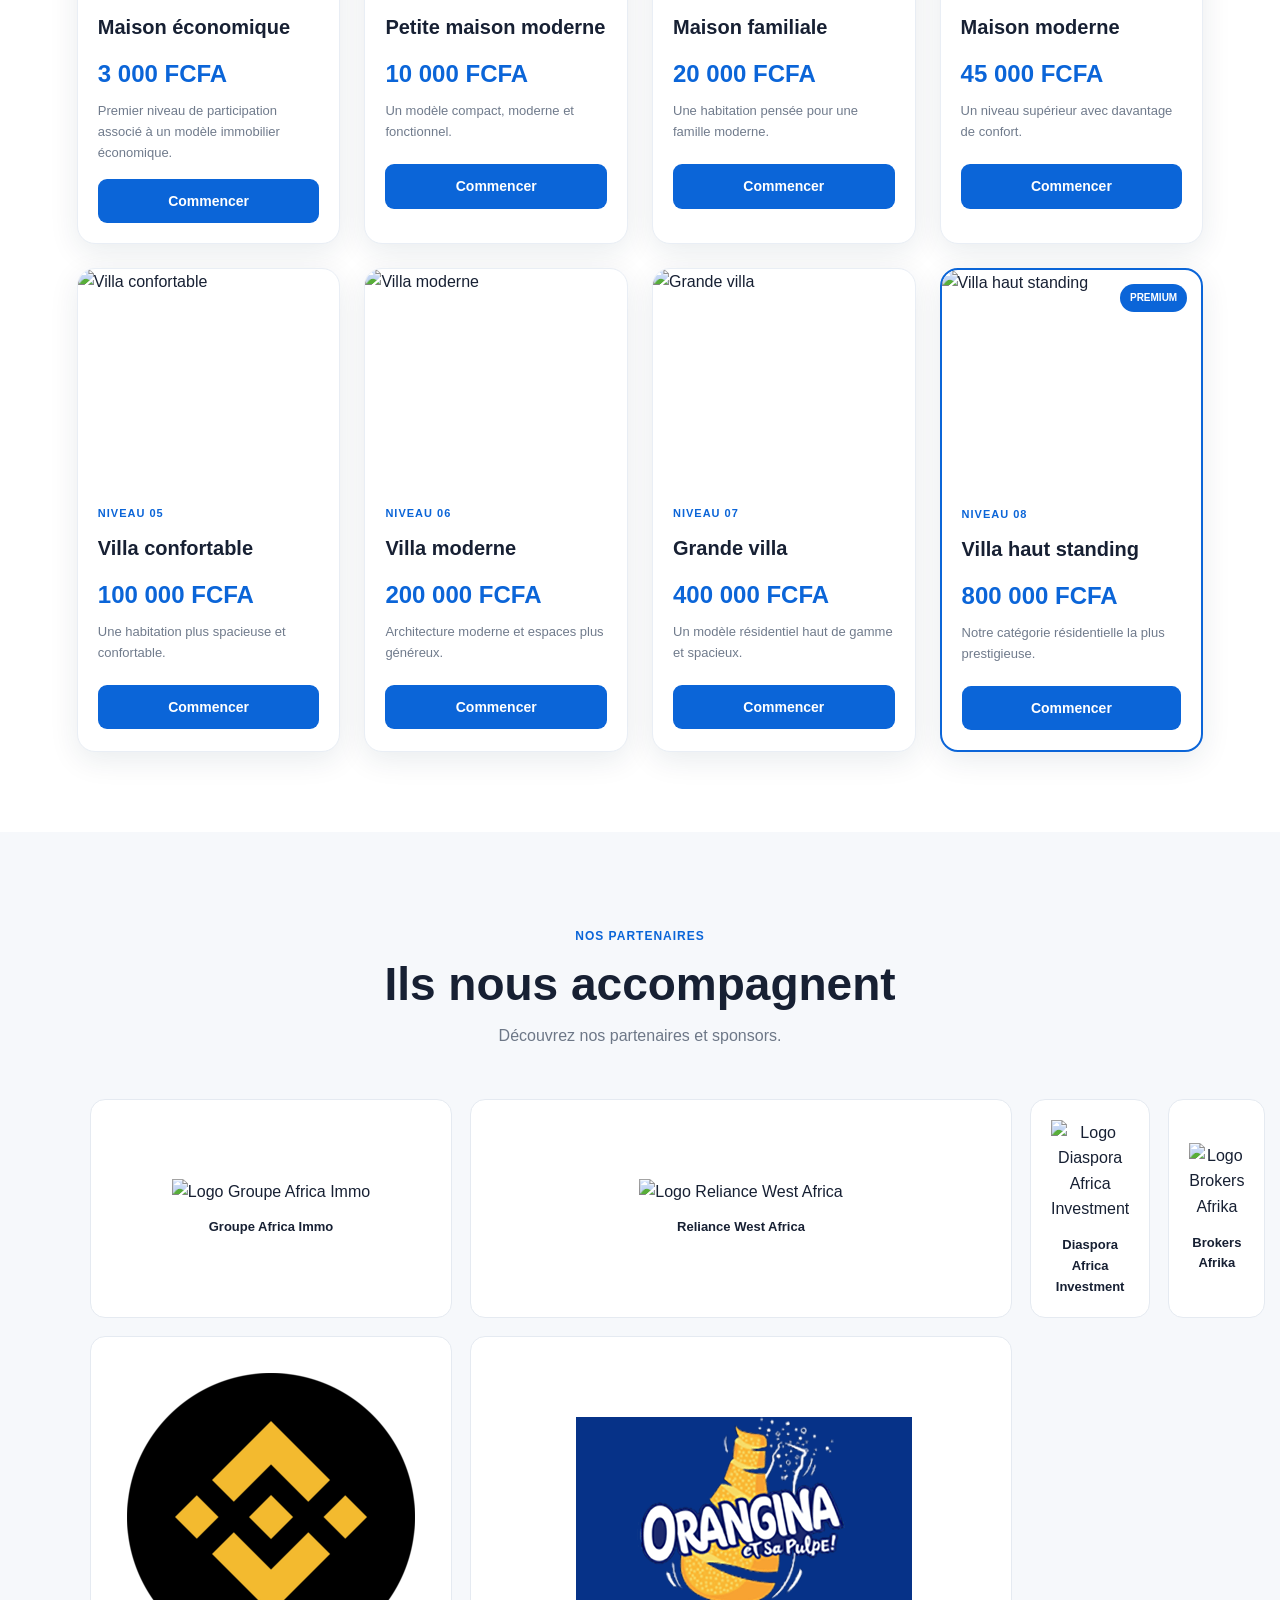
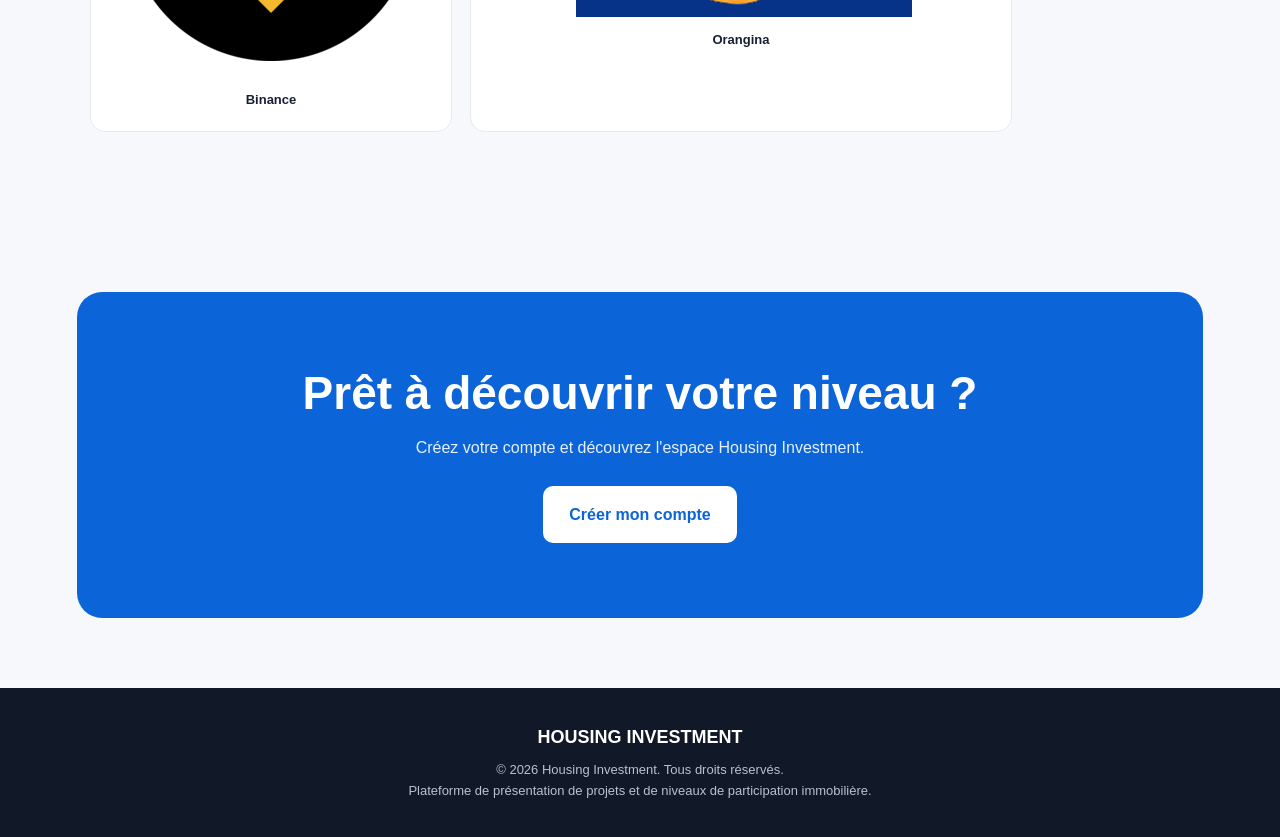
==== commit 9f7825d5: "Correct spelling of 'Brokers Afrika' to 'Brokers Africa'" ====
--- a/index.html
+++ b/index.html
@@ -641,12 +641,12 @@
 
 
 
-        <!-- BROKERS AFRIKA -->
+        <!-- BROKERS AFRICA -->
 
         <div class="partner">
 
             <img
-                src="images/Brokers-africa.jpg"
+                src="images/brokers-africa.jpg"
                 alt="Logo Brokers Afrika"
                 class="official-logo"
             >
@@ -664,7 +664,7 @@
         <div class="partner">
 
             <img
-                src="images/Binance.png"
+                src="images/binance.png"
                 alt="Logo Binance"
                 class="official-logo"
             >
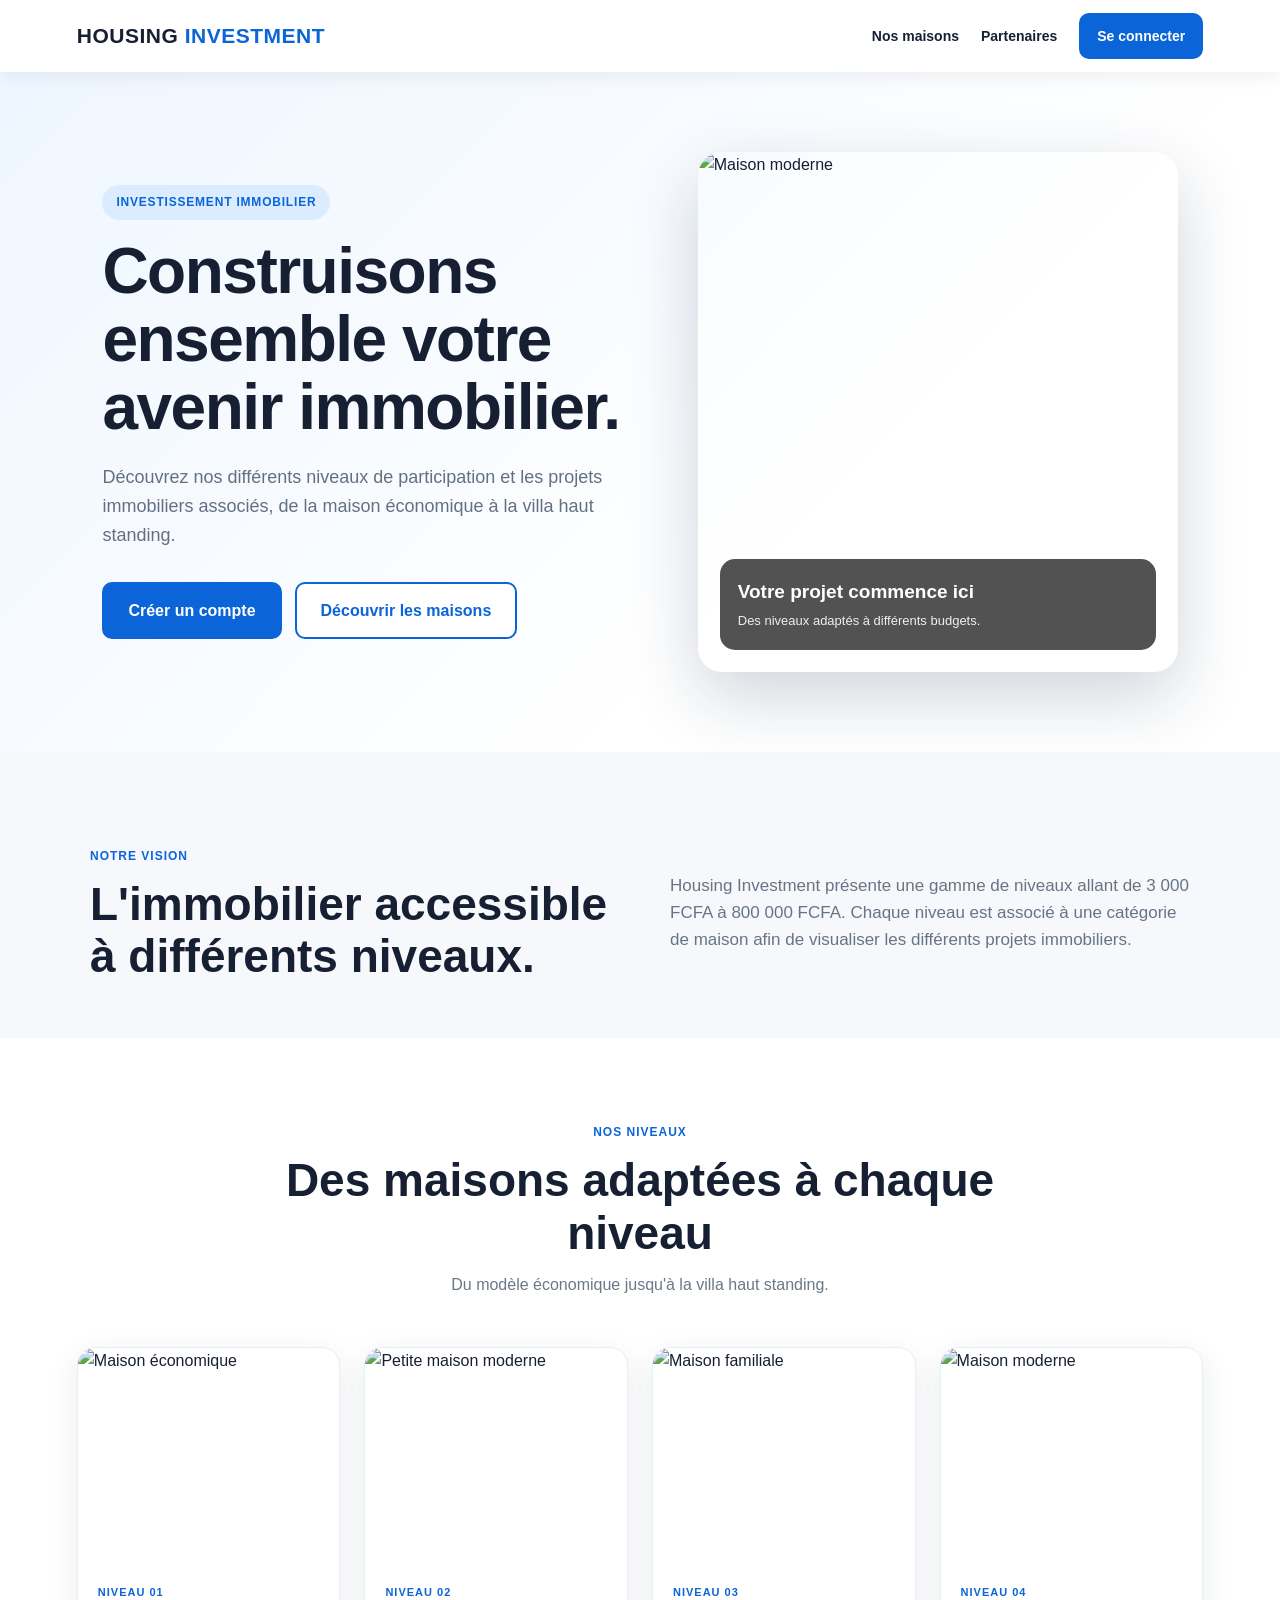
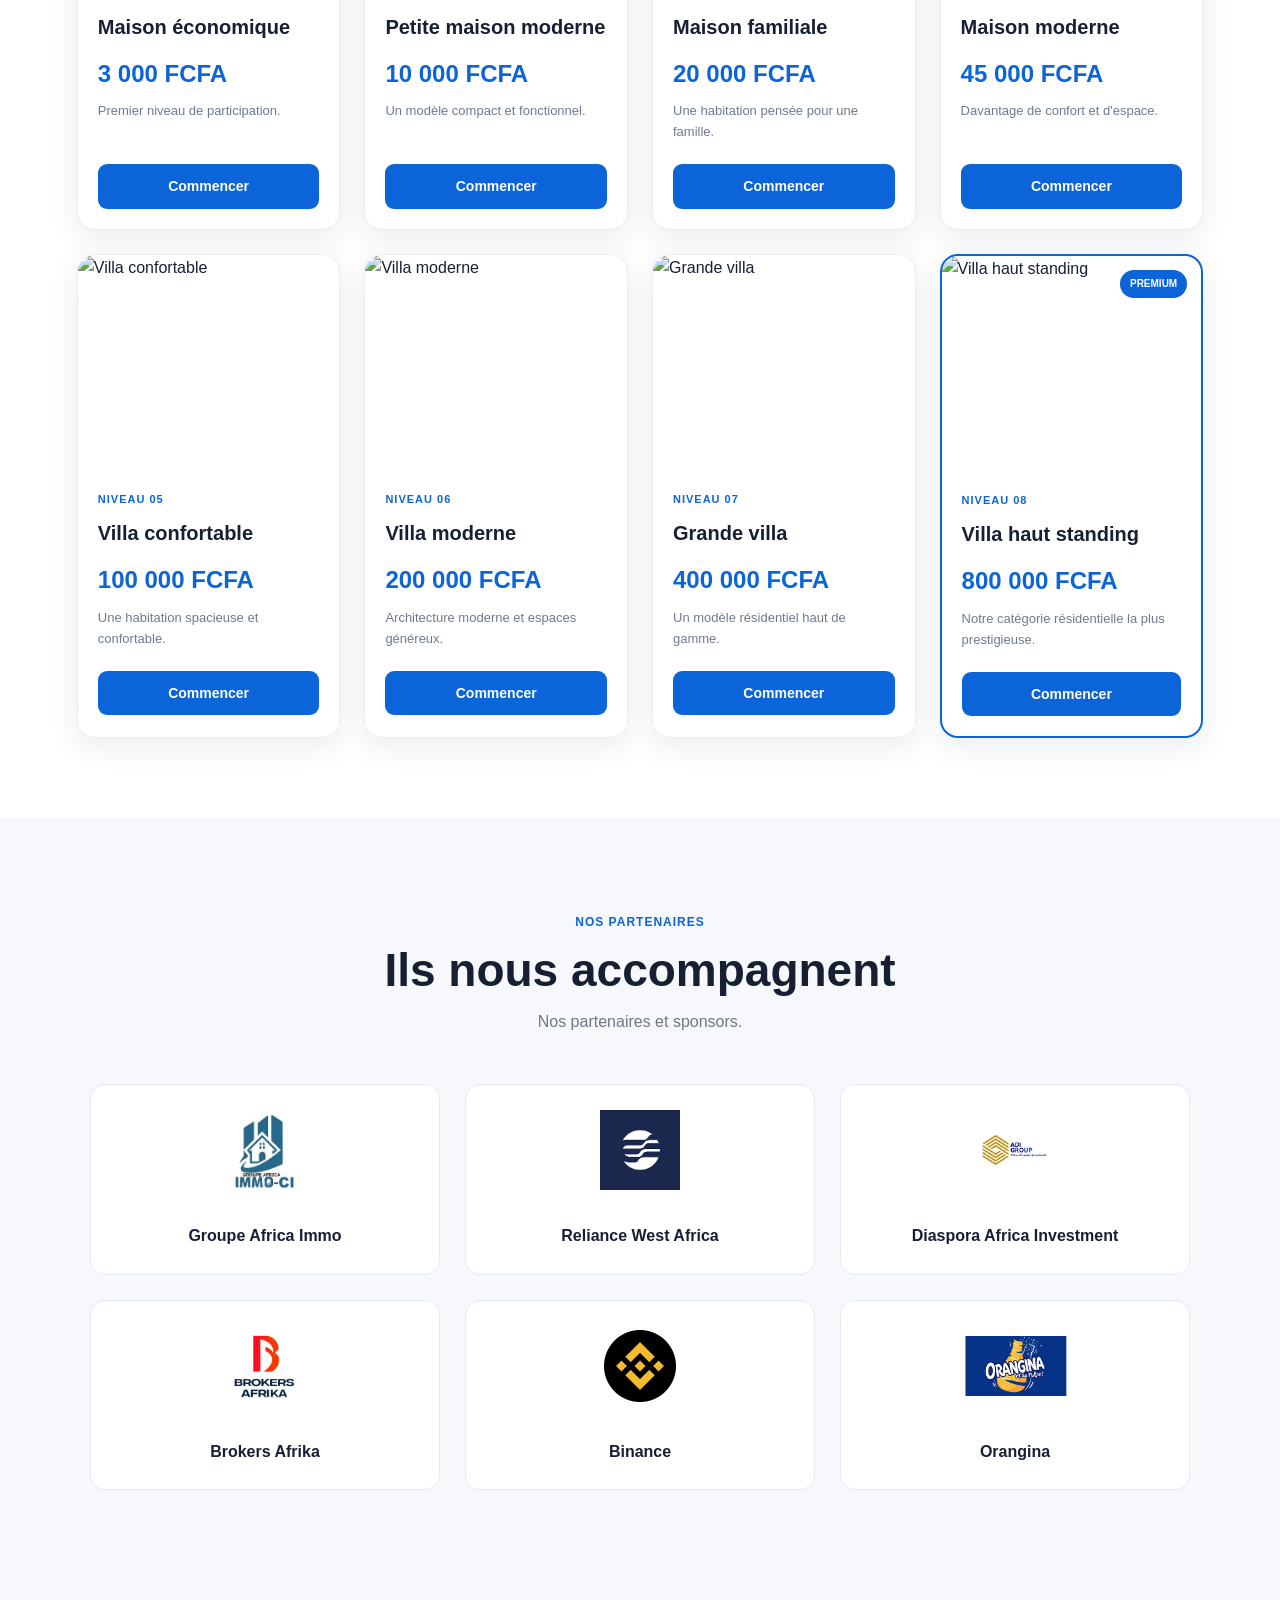
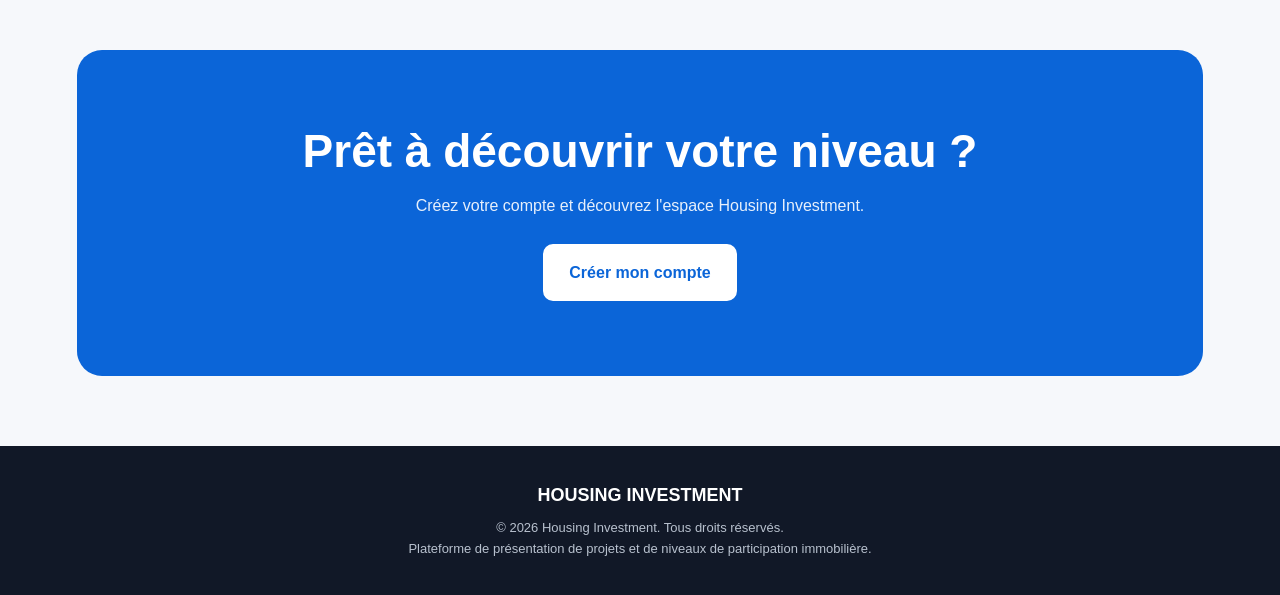
==== commit 7f0bd304: "Refactor index.html for improved content and structure Updated HTML structure and content for clarit" ====
--- a/index.html
+++ b/index.html
@@ -2,28 +2,19 @@
 <html lang="fr">
 
 <head>
-
     <meta charset="UTF-8">
 
-    <meta
-        name="viewport"
-        content="width=device-width, initial-scale=1.0"
-    >
+    <meta name="viewport"
+          content="width=device-width, initial-scale=1.0">
 
     <title>
-        Housing Investment | Investissement immobilier
+        Housing Investment
     </title>
 
-    <meta
-        name="description"
-        content="Housing Investment - Projet immobilier et niveaux de participation."
-    >
-
-    <link
-        rel="stylesheet"
-        href="style.css"
-    >
-
+    <meta name="description"
+          content="Housing Investment - Investissement immobilier">
+
+    <link rel="stylesheet" href="style.css">
 </head>
 
 
@@ -40,7 +31,6 @@
         HOUSING <span>INVESTMENT</span>
     </div>
 
-
     <nav>
 
         <a href="#maisons">
@@ -51,10 +41,8 @@
             Partenaires
         </a>
 
-        <a
-            href="login.html"
-            class="btn btn-small"
-        >
+        <a href="login.html"
+           class="btn btn-small">
             Se connecter
         </a>
 
@@ -75,13 +63,11 @@
         <span class="badge">
             INVESTISSEMENT IMMOBILIER
         </span>
-
 
         <h1>
             Construisons ensemble
             votre avenir immobilier.
         </h1>
-
 
         <p>
             Découvrez nos différents niveaux de participation
@@ -89,21 +75,15 @@
             économique à la villa haut standing.
         </p>
 
-
         <div class="hero-buttons">
 
-            <a
-                href="register.html"
-                class="btn"
-            >
+            <a href="register.html"
+               class="btn">
                 Créer un compte
             </a>
 
-
-            <a
-                href="#maisons"
-                class="btn secondary"
-            >
+            <a href="#maisons"
+               class="btn secondary">
                 Découvrir les maisons
             </a>
 
@@ -119,7 +99,6 @@
             alt="Maison moderne"
         >
 
-
         <div class="image-label">
 
             <strong>
@@ -149,7 +128,6 @@
         <span class="section-tag">
             NOTRE VISION
         </span>
-
 
         <h2>
             L'immobilier accessible
@@ -176,27 +154,23 @@
 
 
 <!-- =================================================
-     MAISONS ET PACKS
+     MAISONS / PACKS
 ================================================= -->
 
-<section
-    class="packs-section"
-    id="maisons"
->
+<section class="packs-section"
+         id="maisons">
 
     <div class="section-heading">
 
         <span class="section-tag">
             NOS NIVEAUX
         </span>
-
 
         <h2>
             Des maisons adaptées
             à chaque niveau
         </h2>
 
-
         <p>
             Du modèle économique jusqu'à la villa haut standing.
         </p>
@@ -204,11 +178,10 @@
     </div>
 
 
-
     <div class="packs-grid">
 
 
-        <!-- NIVEAU 1 -->
+        <!-- 3 000 -->
 
         <article class="pack-card">
 
@@ -233,24 +206,21 @@
                 </div>
 
                 <p>
-                    Premier niveau de participation
-                    associé à un modèle immobilier économique.
-                </p>
-
-                <a
-                    href="register.html"
-                    class="pack-btn"
-                >
-                    Commencer
-                </a>
-
-            </div>
-
-        </article>
-
-
-
-        <!-- NIVEAU 2 -->
+                    Premier niveau de participation.
+                </p>
+
+                <a href="register.html"
+                   class="pack-btn">
+                    Commencer
+                </a>
+
+            </div>
+
+        </article>
+
+
+
+        <!-- 10 000 -->
 
         <article class="pack-card">
 
@@ -275,24 +245,21 @@
                 </div>
 
                 <p>
-                    Un modèle compact, moderne
-                    et fonctionnel.
-                </p>
-
-                <a
-                    href="register.html"
-                    class="pack-btn"
-                >
-                    Commencer
-                </a>
-
-            </div>
-
-        </article>
-
-
-
-        <!-- NIVEAU 3 -->
+                    Un modèle compact et fonctionnel.
+                </p>
+
+                <a href="register.html"
+                   class="pack-btn">
+                    Commencer
+                </a>
+
+            </div>
+
+        </article>
+
+
+
+        <!-- 20 000 -->
 
         <article class="pack-card">
 
@@ -317,24 +284,21 @@
                 </div>
 
                 <p>
-                    Une habitation pensée pour
-                    une famille moderne.
-                </p>
-
-                <a
-                    href="register.html"
-                    class="pack-btn"
-                >
-                    Commencer
-                </a>
-
-            </div>
-
-        </article>
-
-
-
-        <!-- NIVEAU 4 -->
+                    Une habitation pensée pour une famille.
+                </p>
+
+                <a href="register.html"
+                   class="pack-btn">
+                    Commencer
+                </a>
+
+            </div>
+
+        </article>
+
+
+
+        <!-- 45 000 -->
 
         <article class="pack-card">
 
@@ -359,24 +323,21 @@
                 </div>
 
                 <p>
-                    Un niveau supérieur avec
-                    davantage de confort.
-                </p>
-
-                <a
-                    href="register.html"
-                    class="pack-btn"
-                >
-                    Commencer
-                </a>
-
-            </div>
-
-        </article>
-
-
-
-        <!-- NIVEAU 5 -->
+                    Davantage de confort et d'espace.
+                </p>
+
+                <a href="register.html"
+                   class="pack-btn">
+                    Commencer
+                </a>
+
+            </div>
+
+        </article>
+
+
+
+        <!-- 100 000 -->
 
         <article class="pack-card">
 
@@ -401,24 +362,21 @@
                 </div>
 
                 <p>
-                    Une habitation plus spacieuse
-                    et confortable.
-                </p>
-
-                <a
-                    href="register.html"
-                    class="pack-btn"
-                >
-                    Commencer
-                </a>
-
-            </div>
-
-        </article>
-
-
-
-        <!-- NIVEAU 6 -->
+                    Une habitation spacieuse et confortable.
+                </p>
+
+                <a href="register.html"
+                   class="pack-btn">
+                    Commencer
+                </a>
+
+            </div>
+
+        </article>
+
+
+
+        <!-- 200 000 -->
 
         <article class="pack-card">
 
@@ -443,24 +401,21 @@
                 </div>
 
                 <p>
-                    Architecture moderne et
-                    espaces plus généreux.
-                </p>
-
-                <a
-                    href="register.html"
-                    class="pack-btn"
-                >
-                    Commencer
-                </a>
-
-            </div>
-
-        </article>
-
-
-
-        <!-- NIVEAU 7 -->
+                    Architecture moderne et espaces généreux.
+                </p>
+
+                <a href="register.html"
+                   class="pack-btn">
+                    Commencer
+                </a>
+
+            </div>
+
+        </article>
+
+
+
+        <!-- 400 000 -->
 
         <article class="pack-card">
 
@@ -485,24 +440,21 @@
                 </div>
 
                 <p>
-                    Un modèle résidentiel haut
-                    de gamme et spacieux.
-                </p>
-
-                <a
-                    href="register.html"
-                    class="pack-btn"
-                >
-                    Commencer
-                </a>
-
-            </div>
-
-        </article>
-
-
-
-        <!-- NIVEAU 8 -->
+                    Un modèle résidentiel haut de gamme.
+                </p>
+
+                <a href="register.html"
+                   class="pack-btn">
+                    Commencer
+                </a>
+
+            </div>
+
+        </article>
+
+
+
+        <!-- 800 000 -->
 
         <article class="pack-card featured">
 
@@ -510,14 +462,12 @@
                 PREMIUM
             </span>
 
-
             <img
                 src="https://images.unsplash.com/photo-1600047509807-ba8f99d2cdde?auto=format&fit=crop&w=900&q=80"
                 alt="Villa haut standing"
                 loading="lazy"
             >
 
-
             <div class="pack-content">
 
                 <span class="pack-number">
@@ -537,10 +487,8 @@
                     la plus prestigieuse.
                 </p>
 
-                <a
-                    href="register.html"
-                    class="pack-btn"
-                >
+                <a href="register.html"
+                   class="pack-btn">
                     Commencer
                 </a>
 
@@ -559,10 +507,8 @@
      PARTENAIRES
 ================================================= -->
 
-<section
-    class="partners-section"
-    id="partenaires"
->
+<section class="partners-section"
+         id="partenaires">
 
     <div class="section-heading">
 
@@ -570,20 +516,17 @@
             NOS PARTENAIRES
         </span>
 
-
         <h2>
             Ils nous accompagnent
         </h2>
 
-
         <p>
-            Découvrez nos partenaires et sponsors.
+            Nos partenaires et sponsors.
         </p>
 
     </div>
 
 
-
     <div class="partners-grid">
 
 
@@ -592,8 +535,8 @@
         <div class="partner">
 
             <img
-                src="images/groupe-africa-immo.jpg"
-                alt="Logo Groupe Africa Immo"
+                src="images/groupe-africa-immo.jpeg"
+                alt="Groupe Africa Immo"
                 class="official-logo"
             >
 
@@ -611,7 +554,7 @@
 
             <img
                 src="images/reliance-west-africa.png"
-                alt="Logo Reliance West Africa"
+                alt="Reliance West Africa"
                 class="official-logo"
             >
 
@@ -628,8 +571,8 @@
         <div class="partner">
 
             <img
-                src="images/diaspora-africa-investment.jpg"
-                alt="Logo Diaspora Africa Investment"
+                src="images/diaspora.jpeg"
+                alt="Diaspora Africa Investment"
                 class="official-logo"
             >
 
@@ -646,8 +589,8 @@
         <div class="partner">
 
             <img
-                src="images/brokers-africa.jpg"
-                alt="Logo Brokers Afrika"
+                src="images/brokers-africa.jpeg"
+                alt="Brokers Afrika"
                 class="official-logo"
             >
 
@@ -665,7 +608,7 @@
 
             <img
                 src="images/binance.png"
-                alt="Logo Binance"
+                alt="Binance"
                 class="official-logo"
             >
 
@@ -683,7 +626,7 @@
 
             <img
                 src="images/orangina.png"
-                alt="Logo Orangina"
+                alt="Orangina"
                 class="official-logo"
             >
 
@@ -709,18 +652,14 @@
     <h2>
         Prêt à découvrir votre niveau ?
     </h2>
-
 
     <p>
         Créez votre compte et découvrez
         l'espace Housing Investment.
     </p>
 
-
-    <a
-        href="register.html"
-        class="btn"
-    >
+    <a href="register.html"
+       class="btn">
         Créer mon compte
     </a>
 
@@ -737,14 +676,12 @@
     <div class="footer-logo">
         HOUSING INVESTMENT
     </div>
-
 
     <p>
         © 2026 Housing Investment.
         Tous droits réservés.
     </p>
 
-
     <p>
         Plateforme de présentation de projets
         et de niveaux de participation immobilière.
--- a/style.css
+++ b/style.css
@@ -946,3 +946,74 @@
     }
 
 }
+/* =================================================
+   LOGOS DES PARTENAIRES
+================================================= */
+
+.partners-grid {
+    display: grid;
+    grid-template-columns: repeat(3, 1fr);
+    gap: 25px;
+    width: 100%;
+}
+
+.partner {
+    background: #ffffff;
+    border-radius: 15px;
+    padding: 25px 15px;
+    min-height: 150px;
+
+    display: flex;
+    flex-direction: column;
+    align-items: center;
+    justify-content: center;
+
+    text-align: center;
+    overflow: hidden;
+}
+
+.partner .official-logo {
+    display: block;
+
+    width: 150px;
+    height: 80px;
+
+    max-width: 100%;
+    object-fit: contain;
+
+    margin: 0 auto 15px auto;
+}
+
+.partner strong {
+    display: block;
+    font-size: 16px;
+    margin-top: 5px;
+}
+
+
+@media (max-width: 768px) {
+
+    .partners-grid {
+        grid-template-columns: repeat(2, 1fr);
+        gap: 15px;
+    }
+
+    .partner {
+        padding: 20px 10px;
+    }
+
+    .partner .official-logo {
+        width: 120px;
+        height: 70px;
+    }
+
+}
+
+
+@media (max-width: 480px) {
+
+    .partners-grid {
+        grid-template-columns: 1fr 1fr;
+    }
+
+}
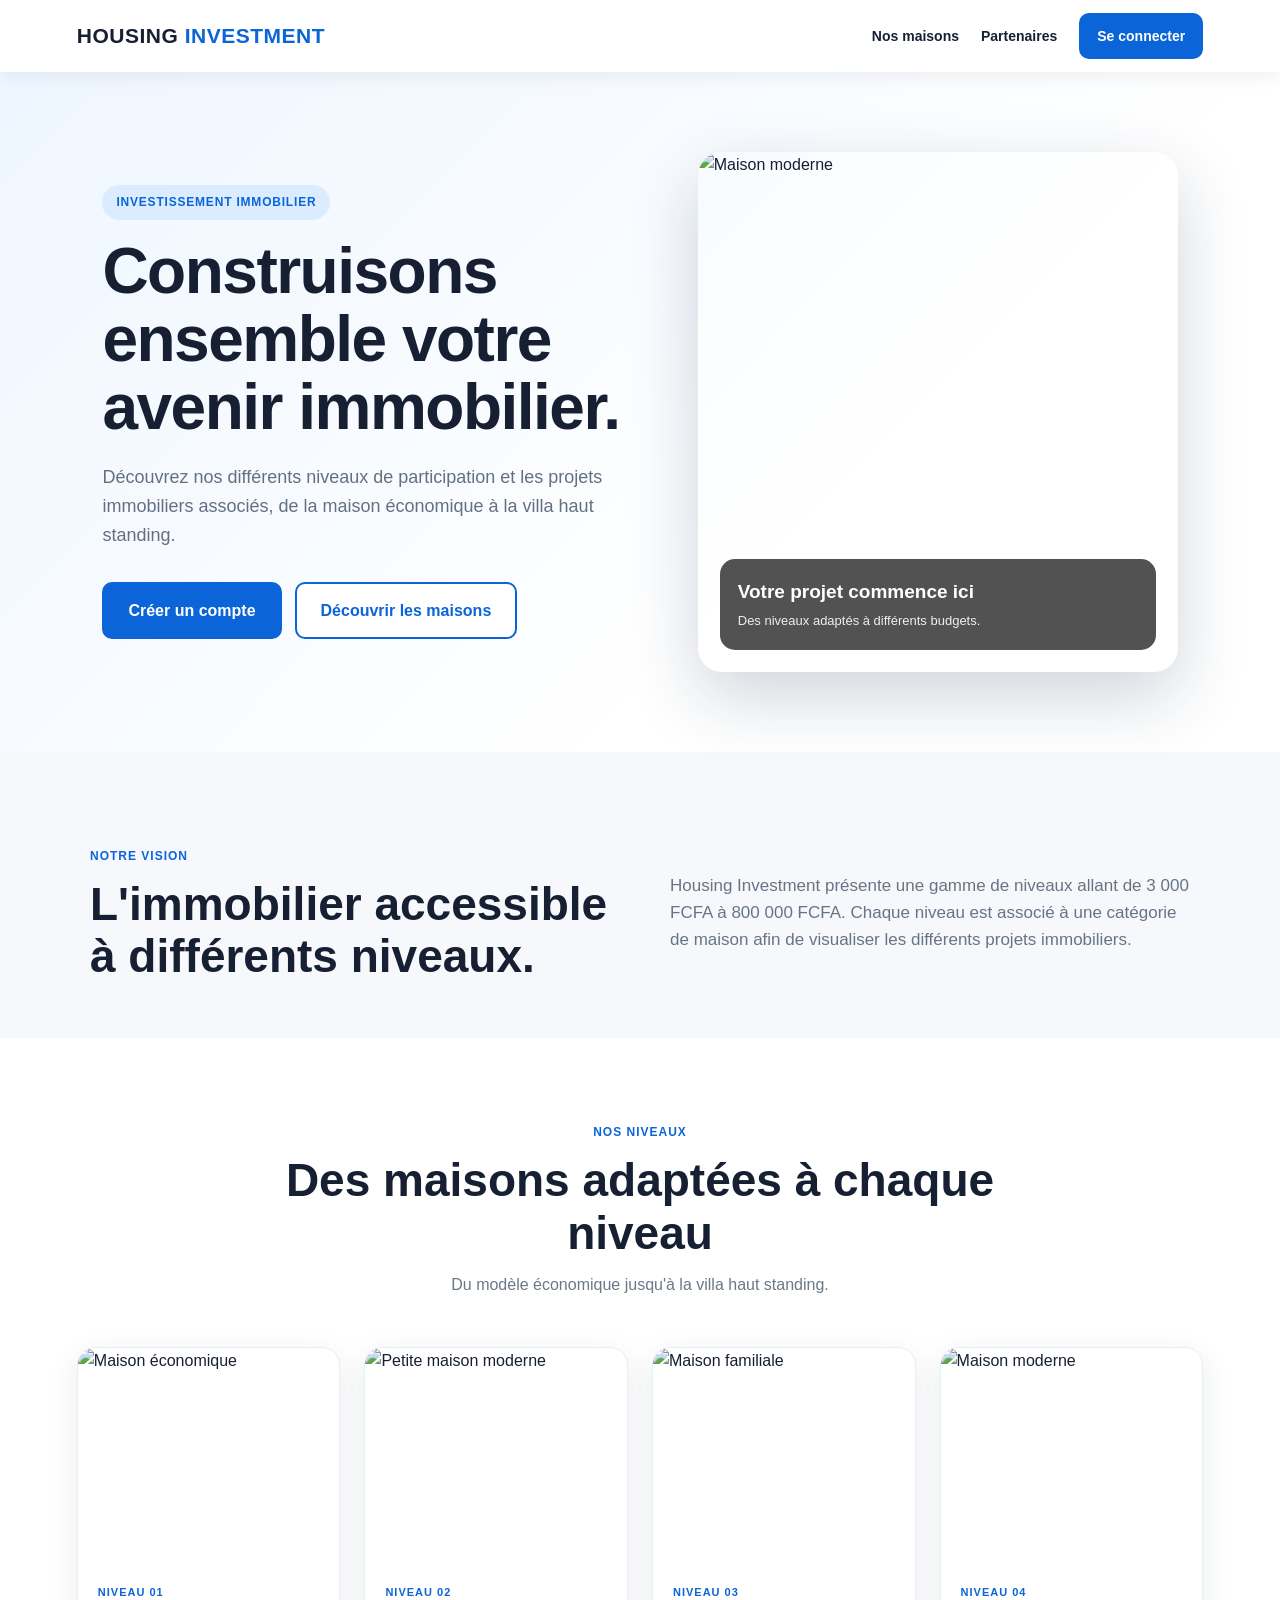
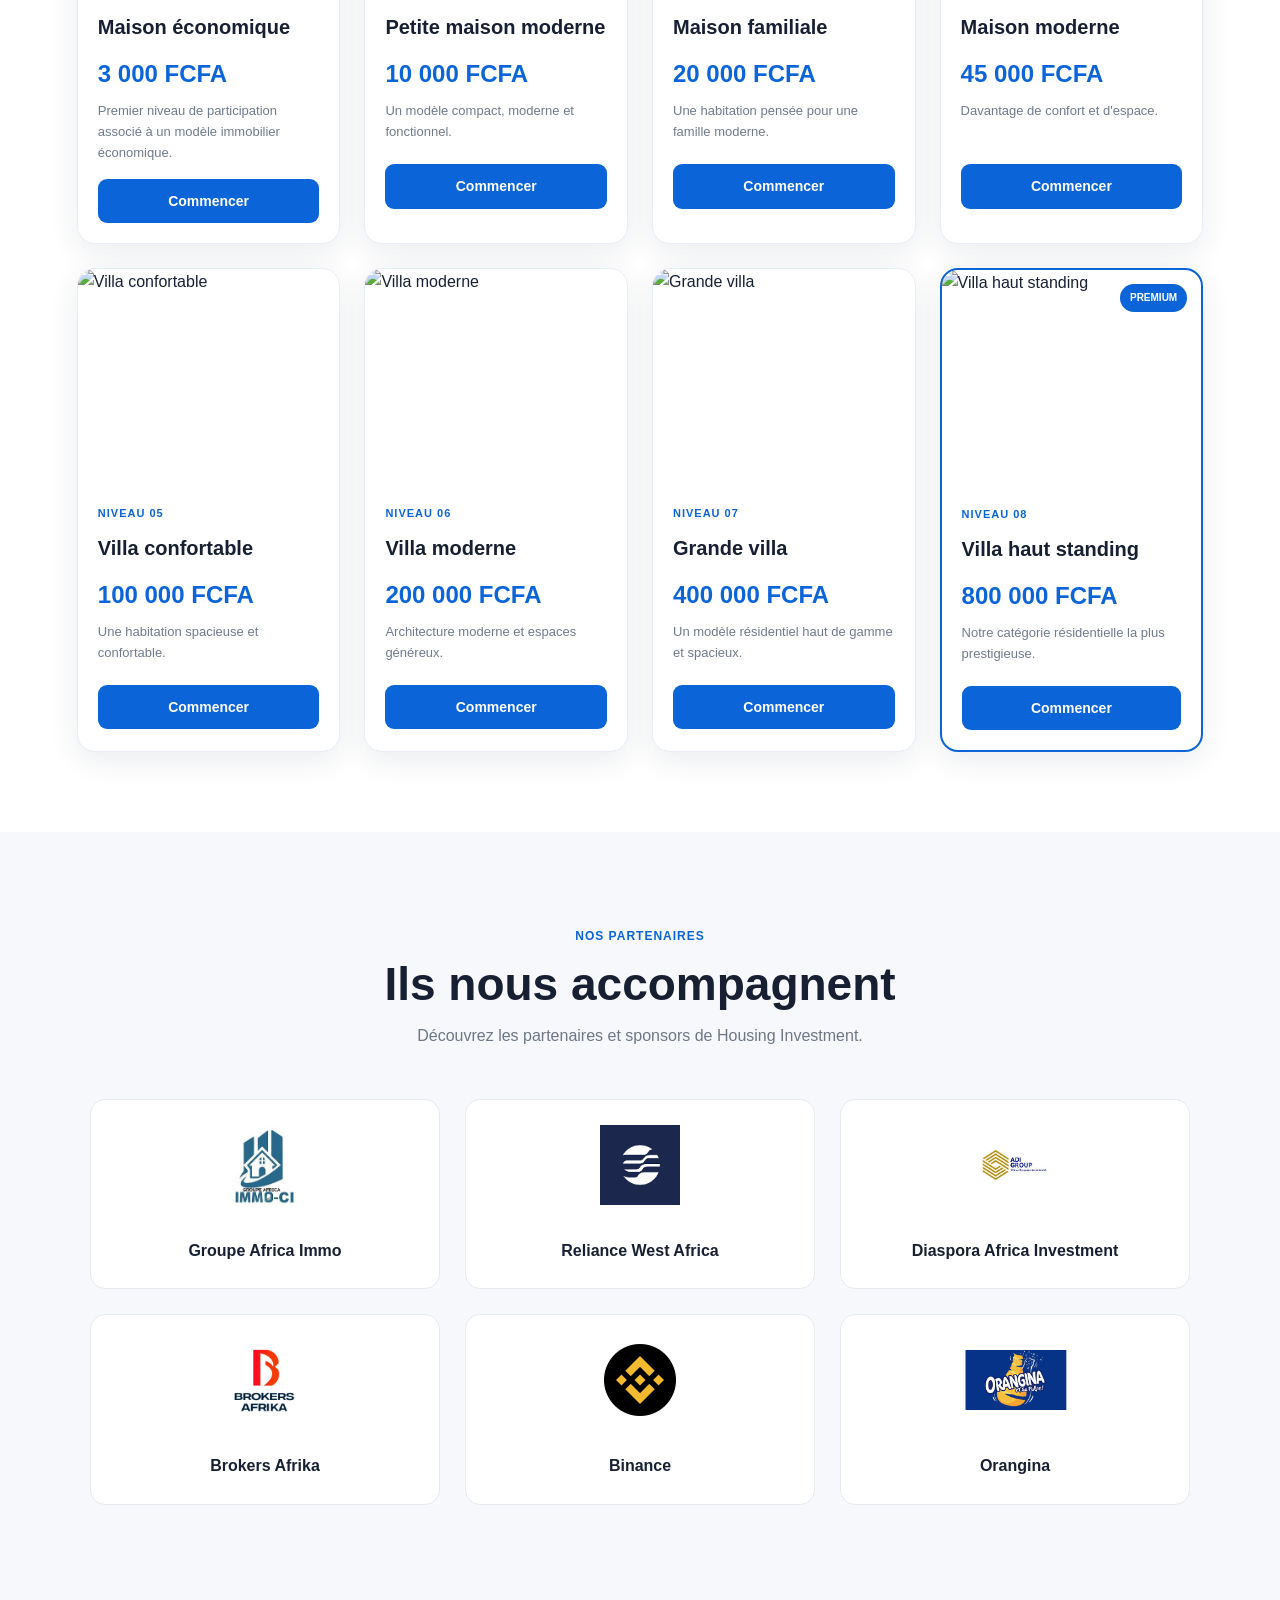
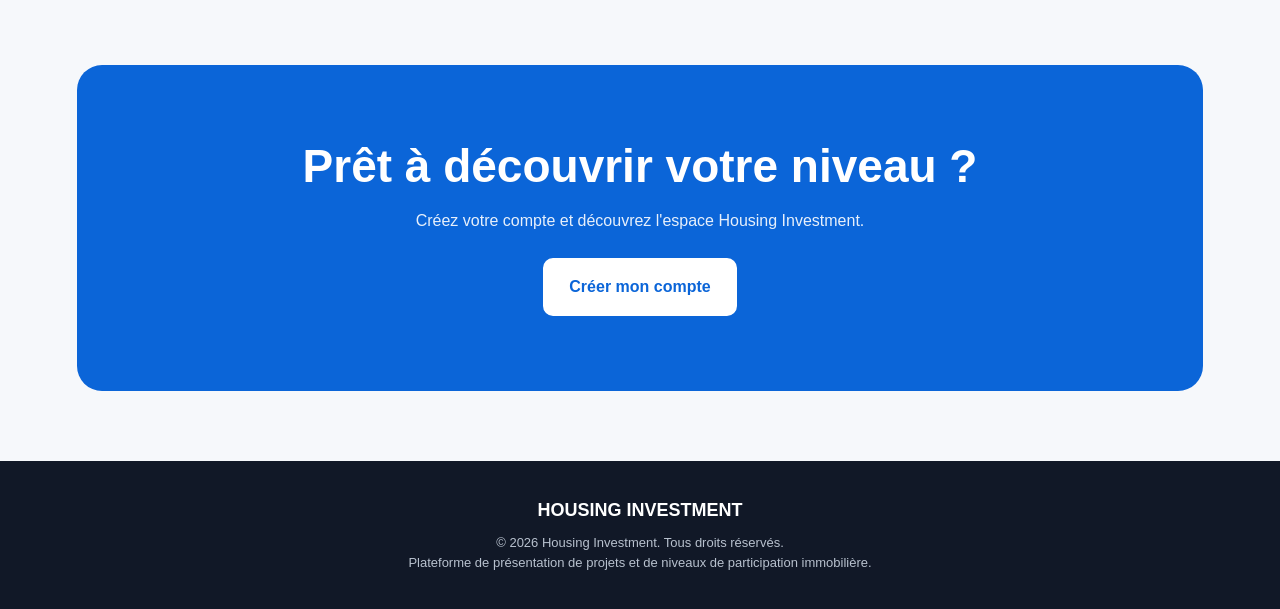
==== commit ad1cf793: "Refactor HTML structure and improve readability" ====
--- a/index.html
+++ b/index.html
@@ -2,19 +2,22 @@
 <html lang="fr">
 
 <head>
+
     <meta charset="UTF-8">
 
-    <meta name="viewport"
-          content="width=device-width, initial-scale=1.0">
+    <meta name="viewport" content="width=device-width, initial-scale=1.0">
 
     <title>
         Housing Investment
     </title>
 
-    <meta name="description"
-          content="Housing Investment - Investissement immobilier">
+    <meta
+        name="description"
+        content="Housing Investment - Investissement immobilier"
+    >
 
     <link rel="stylesheet" href="style.css">
+
 </head>
 
 
@@ -31,6 +34,7 @@
         HOUSING <span>INVESTMENT</span>
     </div>
 
+
     <nav>
 
         <a href="#maisons">
@@ -41,8 +45,10 @@
             Partenaires
         </a>
 
-        <a href="login.html"
-           class="btn btn-small">
+        <a
+            href="login.html"
+            class="btn btn-small"
+        >
             Se connecter
         </a>
 
@@ -63,11 +69,13 @@
         <span class="badge">
             INVESTISSEMENT IMMOBILIER
         </span>
+
 
         <h1>
             Construisons ensemble
             votre avenir immobilier.
         </h1>
+
 
         <p>
             Découvrez nos différents niveaux de participation
@@ -75,15 +83,21 @@
             économique à la villa haut standing.
         </p>
 
+
         <div class="hero-buttons">
 
-            <a href="register.html"
-               class="btn">
+            <a
+                href="register.html"
+                class="btn"
+            >
                 Créer un compte
             </a>
 
-            <a href="#maisons"
-               class="btn secondary">
+
+            <a
+                href="#maisons"
+                class="btn secondary"
+            >
                 Découvrir les maisons
             </a>
 
@@ -99,6 +113,7 @@
             alt="Maison moderne"
         >
 
+
         <div class="image-label">
 
             <strong>
@@ -128,6 +143,7 @@
         <span class="section-tag">
             NOTRE VISION
         </span>
+
 
         <h2>
             L'immobilier accessible
@@ -154,23 +170,27 @@
 
 
 <!-- =================================================
-     MAISONS / PACKS
+     MAISONS ET PACKS
 ================================================= -->
 
-<section class="packs-section"
-         id="maisons">
+<section
+    class="packs-section"
+    id="maisons"
+>
 
     <div class="section-heading">
 
         <span class="section-tag">
             NOS NIVEAUX
         </span>
+
 
         <h2>
             Des maisons adaptées
             à chaque niveau
         </h2>
 
+
         <p>
             Du modèle économique jusqu'à la villa haut standing.
         </p>
@@ -178,10 +198,13 @@
     </div>
 
 
+
     <div class="packs-grid">
 
 
-        <!-- 3 000 -->
+        <!-- =========================================
+             PACK 3 000
+        ========================================== -->
 
         <article class="pack-card">
 
@@ -191,26 +214,34 @@
                 loading="lazy"
             >
 
+
             <div class="pack-content">
 
                 <span class="pack-number">
                     NIVEAU 01
                 </span>
 
+
                 <h3>
                     Maison économique
                 </h3>
 
+
                 <div class="amount">
                     3 000 FCFA
                 </div>
 
+
                 <p>
-                    Premier niveau de participation.
+                    Premier niveau de participation
+                    associé à un modèle immobilier économique.
                 </p>
 
-                <a href="register.html"
-                   class="pack-btn">
+
+                <a
+                    href="register.html"
+                    class="pack-btn"
+                >
                     Commencer
                 </a>
 
@@ -220,7 +251,9 @@
 
 
 
-        <!-- 10 000 -->
+        <!-- =========================================
+             PACK 10 000
+        ========================================== -->
 
         <article class="pack-card">
 
@@ -230,26 +263,34 @@
                 loading="lazy"
             >
 
+
             <div class="pack-content">
 
                 <span class="pack-number">
                     NIVEAU 02
                 </span>
 
+
                 <h3>
                     Petite maison moderne
                 </h3>
 
+
                 <div class="amount">
                     10 000 FCFA
                 </div>
 
+
                 <p>
-                    Un modèle compact et fonctionnel.
+                    Un modèle compact,
+                    moderne et fonctionnel.
                 </p>
 
-                <a href="register.html"
-                   class="pack-btn">
+
+                <a
+                    href="register.html"
+                    class="pack-btn"
+                >
                     Commencer
                 </a>
 
@@ -259,7 +300,9 @@
 
 
 
-        <!-- 20 000 -->
+        <!-- =========================================
+             PACK 20 000
+        ========================================== -->
 
         <article class="pack-card">
 
@@ -269,26 +312,34 @@
                 loading="lazy"
             >
 
+
             <div class="pack-content">
 
                 <span class="pack-number">
                     NIVEAU 03
                 </span>
 
+
                 <h3>
                     Maison familiale
                 </h3>
 
+
                 <div class="amount">
                     20 000 FCFA
                 </div>
 
+
                 <p>
-                    Une habitation pensée pour une famille.
+                    Une habitation pensée
+                    pour une famille moderne.
                 </p>
 
-                <a href="register.html"
-                   class="pack-btn">
+
+                <a
+                    href="register.html"
+                    class="pack-btn"
+                >
                     Commencer
                 </a>
 
@@ -298,7 +349,9 @@
 
 
 
-        <!-- 45 000 -->
+        <!-- =========================================
+             PACK 45 000
+        ========================================== -->
 
         <article class="pack-card">
 
@@ -308,26 +361,34 @@
                 loading="lazy"
             >
 
+
             <div class="pack-content">
 
                 <span class="pack-number">
                     NIVEAU 04
                 </span>
 
+
                 <h3>
                     Maison moderne
                 </h3>
 
+
                 <div class="amount">
                     45 000 FCFA
                 </div>
 
+
                 <p>
-                    Davantage de confort et d'espace.
+                    Davantage de confort
+                    et d'espace.
                 </p>
 
-                <a href="register.html"
-                   class="pack-btn">
+
+                <a
+                    href="register.html"
+                    class="pack-btn"
+                >
                     Commencer
                 </a>
 
@@ -337,7 +398,9 @@
 
 
 
-        <!-- 100 000 -->
+        <!-- =========================================
+             PACK 100 000
+        ========================================== -->
 
         <article class="pack-card">
 
@@ -347,26 +410,34 @@
                 loading="lazy"
             >
 
+
             <div class="pack-content">
 
                 <span class="pack-number">
                     NIVEAU 05
                 </span>
 
+
                 <h3>
                     Villa confortable
                 </h3>
 
+
                 <div class="amount">
                     100 000 FCFA
                 </div>
 
+
                 <p>
-                    Une habitation spacieuse et confortable.
+                    Une habitation spacieuse
+                    et confortable.
                 </p>
 
-                <a href="register.html"
-                   class="pack-btn">
+
+                <a
+                    href="register.html"
+                    class="pack-btn"
+                >
                     Commencer
                 </a>
 
@@ -376,7 +447,9 @@
 
 
 
-        <!-- 200 000 -->
+        <!-- =========================================
+             PACK 200 000
+        ========================================== -->
 
         <article class="pack-card">
 
@@ -386,26 +459,34 @@
                 loading="lazy"
             >
 
+
             <div class="pack-content">
 
                 <span class="pack-number">
                     NIVEAU 06
                 </span>
 
+
                 <h3>
                     Villa moderne
                 </h3>
 
+
                 <div class="amount">
                     200 000 FCFA
                 </div>
 
+
                 <p>
-                    Architecture moderne et espaces généreux.
+                    Architecture moderne
+                    et espaces généreux.
                 </p>
 
-                <a href="register.html"
-                   class="pack-btn">
+
+                <a
+                    href="register.html"
+                    class="pack-btn"
+                >
                     Commencer
                 </a>
 
@@ -415,7 +496,9 @@
 
 
 
-        <!-- 400 000 -->
+        <!-- =========================================
+             PACK 400 000
+        ========================================== -->
 
         <article class="pack-card">
 
@@ -425,26 +508,34 @@
                 loading="lazy"
             >
 
+
             <div class="pack-content">
 
                 <span class="pack-number">
                     NIVEAU 07
                 </span>
 
+
                 <h3>
                     Grande villa
                 </h3>
 
+
                 <div class="amount">
                     400 000 FCFA
                 </div>
 
+
                 <p>
-                    Un modèle résidentiel haut de gamme.
+                    Un modèle résidentiel
+                    haut de gamme et spacieux.
                 </p>
 
-                <a href="register.html"
-                   class="pack-btn">
+
+                <a
+                    href="register.html"
+                    class="pack-btn"
+                >
                     Commencer
                 </a>
 
@@ -454,7 +545,9 @@
 
 
 
-        <!-- 800 000 -->
+        <!-- =========================================
+             PACK 800 000
+        ========================================== -->
 
         <article class="pack-card featured">
 
@@ -462,33 +555,41 @@
                 PREMIUM
             </span>
 
+
             <img
                 src="https://images.unsplash.com/photo-1600047509807-ba8f99d2cdde?auto=format&fit=crop&w=900&q=80"
                 alt="Villa haut standing"
                 loading="lazy"
             >
 
+
             <div class="pack-content">
 
                 <span class="pack-number">
                     NIVEAU 08
                 </span>
 
+
                 <h3>
                     Villa haut standing
                 </h3>
 
+
                 <div class="amount">
                     800 000 FCFA
                 </div>
+
 
                 <p>
                     Notre catégorie résidentielle
                     la plus prestigieuse.
                 </p>
 
-                <a href="register.html"
-                   class="pack-btn">
+
+                <a
+                    href="register.html"
+                    class="pack-btn"
+                >
                     Commencer
                 </a>
 
@@ -507,8 +608,11 @@
      PARTENAIRES
 ================================================= -->
 
-<section class="partners-section"
-         id="partenaires">
+<section
+    class="partners-section"
+    id="partenaires"
+>
+
 
     <div class="section-heading">
 
@@ -516,29 +620,36 @@
             NOS PARTENAIRES
         </span>
 
+
         <h2>
             Ils nous accompagnent
         </h2>
 
+
         <p>
-            Nos partenaires et sponsors.
+            Découvrez les partenaires et sponsors
+            de Housing Investment.
         </p>
 
     </div>
 
 
+
     <div class="partners-grid">
 
 
-        <!-- GROUPE AFRICA IMMO -->
+        <!-- =========================================
+             GROUPE AFRICA IMMO
+        ========================================== -->
 
         <div class="partner">
 
             <img
                 src="images/groupe-africa-immo.jpeg"
-                alt="Groupe Africa Immo"
+                alt="Logo Groupe Africa Immo"
                 class="official-logo"
             >
+
 
             <strong>
                 Groupe Africa Immo
@@ -548,15 +659,18 @@
 
 
 
-        <!-- RELIANCE WEST AFRICA -->
+        <!-- =========================================
+             RELIANCE WEST AFRICA
+        ========================================== -->
 
         <div class="partner">
 
             <img
                 src="images/reliance-west-africa.png"
-                alt="Reliance West Africa"
+                alt="Logo Reliance West Africa"
                 class="official-logo"
             >
+
 
             <strong>
                 Reliance West Africa
@@ -566,15 +680,18 @@
 
 
 
-        <!-- DIASPORA AFRICA INVESTMENT -->
+        <!-- =========================================
+             DIASPORA AFRICA INVESTMENT
+        ========================================== -->
 
         <div class="partner">
 
             <img
-                src="images/diaspora.jpeg"
-                alt="Diaspora Africa Investment"
+                src="images/diaspora-africa-investment.jpg"
+                alt="Logo Diaspora Africa Investment"
                 class="official-logo"
             >
+
 
             <strong>
                 Diaspora Africa Investment
@@ -584,15 +701,18 @@
 
 
 
-        <!-- BROKERS AFRICA -->
+        <!-- =========================================
+             BROKERS AFRIKA
+        ========================================== -->
 
         <div class="partner">
 
             <img
                 src="images/brokers-africa.jpeg"
-                alt="Brokers Afrika"
+                alt="Logo Brokers Afrika"
                 class="official-logo"
             >
+
 
             <strong>
                 Brokers Afrika
@@ -602,15 +722,18 @@
 
 
 
-        <!-- BINANCE -->
+        <!-- =========================================
+             BINANCE
+        ========================================== -->
 
         <div class="partner">
 
             <img
                 src="images/binance.png"
-                alt="Binance"
+                alt="Logo Binance"
                 class="official-logo"
             >
+
 
             <strong>
                 Binance
@@ -620,15 +743,18 @@
 
 
 
-        <!-- ORANGINA -->
+        <!-- =========================================
+             ORANGINA
+        ========================================== -->
 
         <div class="partner">
 
             <img
                 src="images/orangina.png"
-                alt="Orangina"
+                alt="Logo Orangina"
                 class="official-logo"
             >
+
 
             <strong>
                 Orangina
@@ -652,14 +778,18 @@
     <h2>
         Prêt à découvrir votre niveau ?
     </h2>
+
 
     <p>
         Créez votre compte et découvrez
         l'espace Housing Investment.
     </p>
 
-    <a href="register.html"
-       class="btn">
+
+    <a
+        href="register.html"
+        class="btn"
+    >
         Créer mon compte
     </a>
 
@@ -676,12 +806,14 @@
     <div class="footer-logo">
         HOUSING INVESTMENT
     </div>
+
 
     <p>
         © 2026 Housing Investment.
         Tous droits réservés.
     </p>
 
+
     <p>
         Plateforme de présentation de projets
         et de niveaux de participation immobilière.
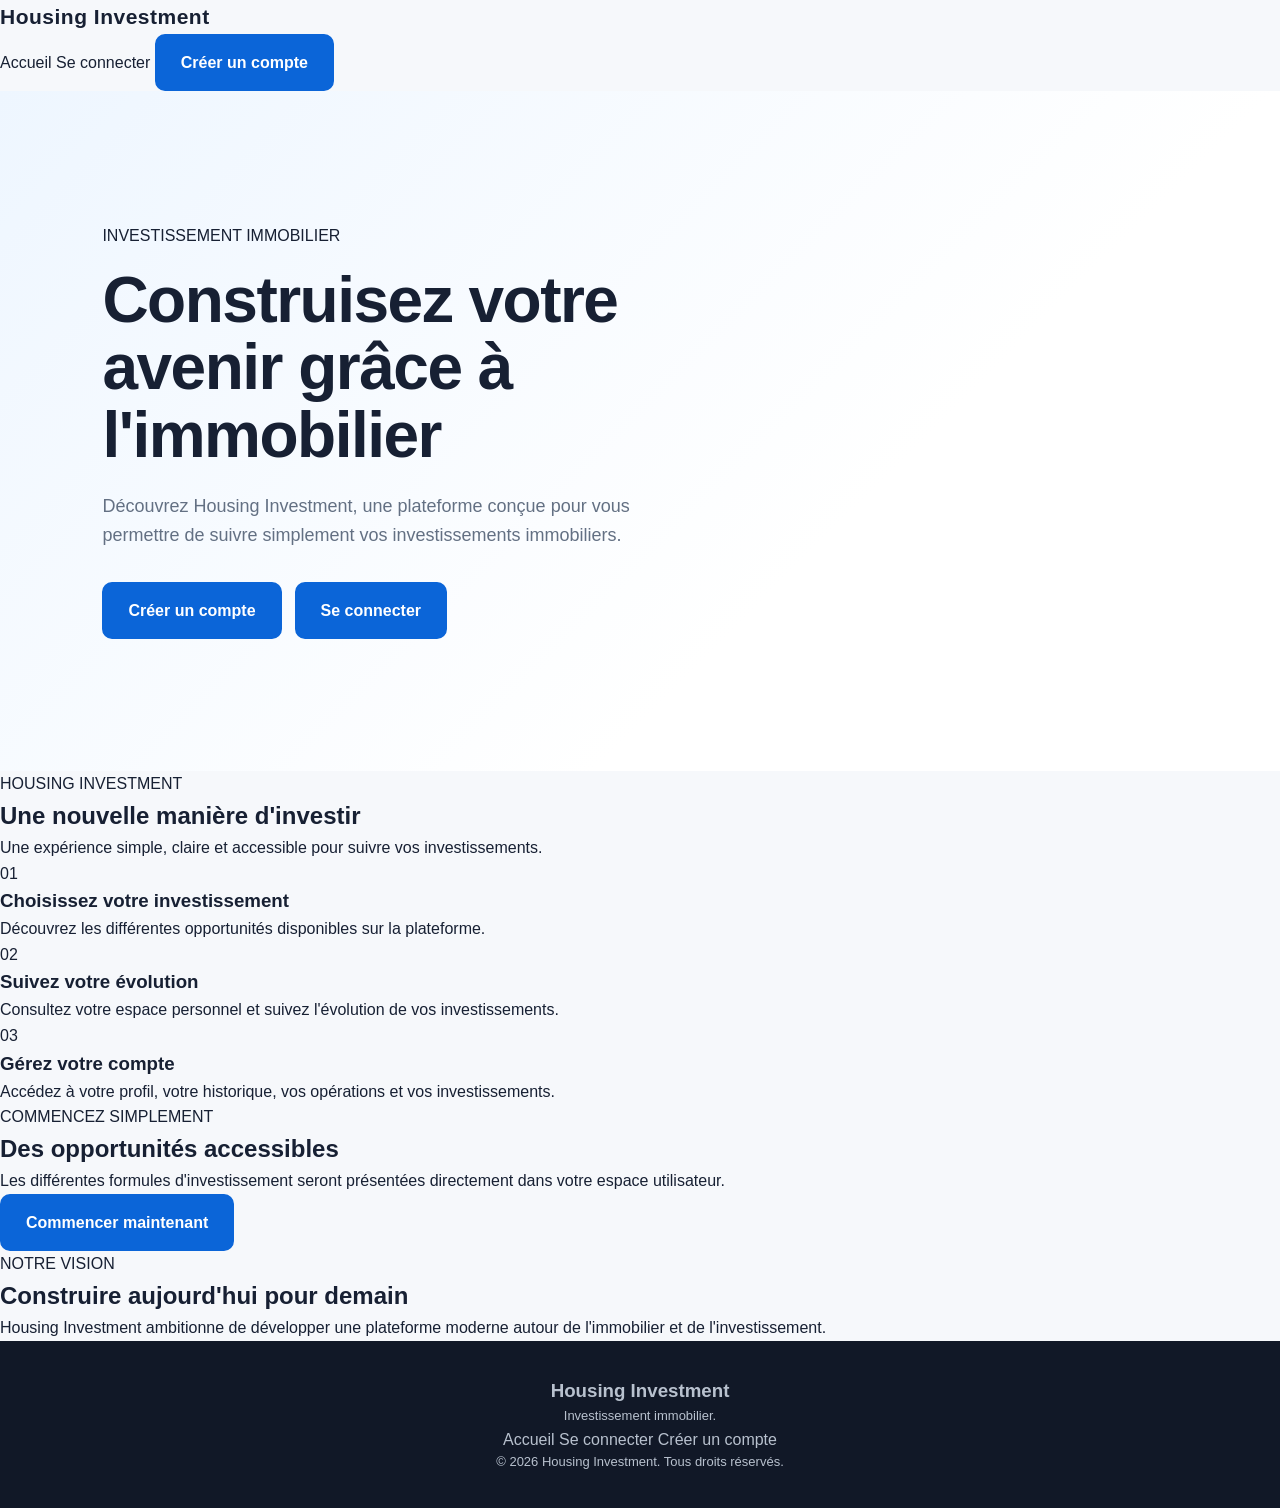
==== commit 36118efb: "Refactor index.html for better structure and navigation Updated the HTML structure by adding a meta " ====
--- a/index.html
+++ b/index.html
@@ -1,827 +1,250 @@
 <!DOCTYPE html>
 <html lang="fr">
-
 <head>
-
     <meta charset="UTF-8">
-
     <meta name="viewport" content="width=device-width, initial-scale=1.0">
 
-    <title>
-        Housing Investment
-    </title>
-
-    <meta
-        name="description"
-        content="Housing Investment - Investissement immobilier"
-    >
+    <meta name="description" content="Housing Investment - Plateforme d'investissement immobilier.">
+
+    <title>Housing Investment</title>
 
     <link rel="stylesheet" href="style.css">
-
 </head>
 
-
 <body>
 
-
-<!-- =================================================
-     HEADER
-================================================= -->
-
-<header class="topbar">
-
-    <div class="logo">
-        HOUSING <span>INVESTMENT</span>
-    </div>
-
-
-    <nav>
-
-        <a href="#maisons">
-            Nos maisons
-        </a>
-
-        <a href="#partenaires">
-            Partenaires
-        </a>
-
-        <a
-            href="login.html"
-            class="btn btn-small"
-        >
-            Se connecter
-        </a>
-
-    </nav>
-
-</header>
-
-
-
-<!-- =================================================
-     HERO
-================================================= -->
-
-<section class="hero">
-
-    <div class="hero-content">
-
-        <span class="badge">
-            INVESTISSEMENT IMMOBILIER
-        </span>
-
-
-        <h1>
-            Construisons ensemble
-            votre avenir immobilier.
-        </h1>
-
-
-        <p>
-            Découvrez nos différents niveaux de participation
-            et les projets immobiliers associés, de la maison
-            économique à la villa haut standing.
-        </p>
-
-
-        <div class="hero-buttons">
-
-            <a
-                href="register.html"
-                class="btn"
-            >
+    <!-- ================= HEADER ================= -->
+    <header class="header">
+
+        <div class="logo">
+            Housing Investment
+        </div>
+
+        <nav class="navigation">
+            <a href="index.html">Accueil</a>
+            <a href="login.html">Se connecter</a>
+            <a href="register.html" class="btn btn-primary">
                 Créer un compte
             </a>
-
-
-            <a
-                href="#maisons"
-                class="btn secondary"
-            >
-                Découvrir les maisons
+        </nav>
+
+    </header>
+
+
+    <!-- ================= CONTENU PRINCIPAL ================= -->
+    <main>
+
+        <!-- HERO -->
+        <section class="hero">
+
+            <div class="hero-content">
+
+                <span class="hero-badge">
+                    INVESTISSEMENT IMMOBILIER
+                </span>
+
+                <h1>
+                    Construisez votre avenir
+                    grâce à l'immobilier
+                </h1>
+
+                <p>
+                    Découvrez Housing Investment, une plateforme
+                    conçue pour vous permettre de suivre simplement
+                    vos investissements immobiliers.
+                </p>
+
+                <div class="hero-buttons">
+
+                    <a href="register.html" class="btn btn-primary">
+                        Créer un compte
+                    </a>
+
+                    <a href="login.html" class="btn btn-secondary">
+                        Se connecter
+                    </a>
+
+                </div>
+
+            </div>
+
+        </section>
+
+
+        <!-- ================= PRESENTATION ================= -->
+        <section class="presentation">
+
+            <div class="section-title">
+
+                <span>HOUSING INVESTMENT</span>
+
+                <h2>
+                    Une nouvelle manière d'investir
+                </h2>
+
+                <p>
+                    Une expérience simple, claire et accessible
+                    pour suivre vos investissements.
+                </p>
+
+            </div>
+
+
+            <div class="features">
+
+                <div class="feature-card">
+
+                    <div class="feature-icon">
+                        01
+                    </div>
+
+                    <h3>
+                        Choisissez votre investissement
+                    </h3>
+
+                    <p>
+                        Découvrez les différentes opportunités
+                        disponibles sur la plateforme.
+                    </p>
+
+                </div>
+
+
+                <div class="feature-card">
+
+                    <div class="feature-icon">
+                        02
+                    </div>
+
+                    <h3>
+                        Suivez votre évolution
+                    </h3>
+
+                    <p>
+                        Consultez votre espace personnel et
+                        suivez l'évolution de vos investissements.
+                    </p>
+
+                </div>
+
+
+                <div class="feature-card">
+
+                    <div class="feature-icon">
+                        03
+                    </div>
+
+                    <h3>
+                        Gérez votre compte
+                    </h3>
+
+                    <p>
+                        Accédez à votre profil, votre historique,
+                        vos opérations et vos investissements.
+                    </p>
+
+                </div>
+
+            </div>
+
+        </section>
+
+
+        <!-- ================= INVESTISSEMENT ================= -->
+        <section class="investment-intro">
+
+            <div>
+
+                <span class="section-label">
+                    COMMENCEZ SIMPLEMENT
+                </span>
+
+                <h2>
+                    Des opportunités accessibles
+                </h2>
+
+                <p>
+                    Les différentes formules d'investissement
+                    seront présentées directement dans votre
+                    espace utilisateur.
+                </p>
+
+            </div>
+
+            <a href="register.html" class="btn btn-primary">
+                Commencer maintenant
             </a>
 
+        </section>
+
+
+        <!-- ================= CONFIANCE ================= -->
+        <section class="trust">
+
+            <div class="section-title">
+
+                <span>NOTRE VISION</span>
+
+                <h2>
+                    Construire aujourd'hui pour demain
+                </h2>
+
+                <p>
+                    Housing Investment ambitionne de développer
+                    une plateforme moderne autour de l'immobilier
+                    et de l'investissement.
+                </p>
+
+            </div>
+
+        </section>
+
+    </main>
+
+
+    <!-- ================= FOOTER ================= -->
+    <footer class="footer">
+
+        <div class="footer-content">
+
+            <div>
+                <h3>Housing Investment</h3>
+
+                <p>
+                    Investissement immobilier.
+                </p>
+            </div>
+
+
+            <div class="footer-links">
+
+                <a href="index.html">
+                    Accueil
+                </a>
+
+                <a href="login.html">
+                    Se connecter
+                </a>
+
+                <a href="register.html">
+                    Créer un compte
+                </a>
+
+            </div>
+
         </div>
 
-    </div>
-
-
-    <div class="hero-image">
-
-        <img
-            src="https://images.unsplash.com/photo-1600585154340-be6161a56a0c?auto=format&fit=crop&w=1200&q=85"
-            alt="Maison moderne"
-        >
-
-
-        <div class="image-label">
-
-            <strong>
-                Votre projet commence ici
-            </strong>
-
-            <span>
-                Des niveaux adaptés à différents budgets.
-            </span>
+
+        <div class="footer-bottom">
+
+            <p>
+                © 2026 Housing Investment.
+                Tous droits réservés.
+            </p>
 
         </div>
 
-    </div>
-
-</section>
-
-
-
-<!-- =================================================
-     INTRODUCTION
-================================================= -->
-
-<section class="intro">
-
-    <div>
-
-        <span class="section-tag">
-            NOTRE VISION
-        </span>
-
-
-        <h2>
-            L'immobilier accessible
-            à différents niveaux.
-        </h2>
-
-    </div>
-
-
-    <div>
-
-        <p>
-            Housing Investment présente une gamme de niveaux
-            allant de 3 000 FCFA à 800 000 FCFA.
-            Chaque niveau est associé à une catégorie
-            de maison afin de visualiser les différents
-            projets immobiliers.
-        </p>
-
-    </div>
-
-</section>
-
-
-
-<!-- =================================================
-     MAISONS ET PACKS
-================================================= -->
-
-<section
-    class="packs-section"
-    id="maisons"
->
-
-    <div class="section-heading">
-
-        <span class="section-tag">
-            NOS NIVEAUX
-        </span>
-
-
-        <h2>
-            Des maisons adaptées
-            à chaque niveau
-        </h2>
-
-
-        <p>
-            Du modèle économique jusqu'à la villa haut standing.
-        </p>
-
-    </div>
-
-
-
-    <div class="packs-grid">
-
-
-        <!-- =========================================
-             PACK 3 000
-        ========================================== -->
-
-        <article class="pack-card">
-
-            <img
-                src="https://images.unsplash.com/photo-1570129477492-45c003edd2be?auto=format&fit=crop&w=900&q=80"
-                alt="Maison économique"
-                loading="lazy"
-            >
-
-
-            <div class="pack-content">
-
-                <span class="pack-number">
-                    NIVEAU 01
-                </span>
-
-
-                <h3>
-                    Maison économique
-                </h3>
-
-
-                <div class="amount">
-                    3 000 FCFA
-                </div>
-
-
-                <p>
-                    Premier niveau de participation
-                    associé à un modèle immobilier économique.
-                </p>
-
-
-                <a
-                    href="register.html"
-                    class="pack-btn"
-                >
-                    Commencer
-                </a>
-
-            </div>
-
-        </article>
-
-
-
-        <!-- =========================================
-             PACK 10 000
-        ========================================== -->
-
-        <article class="pack-card">
-
-            <img
-                src="https://images.unsplash.com/photo-1564013799919-ab600027ffc6?auto=format&fit=crop&w=900&q=80"
-                alt="Petite maison moderne"
-                loading="lazy"
-            >
-
-
-            <div class="pack-content">
-
-                <span class="pack-number">
-                    NIVEAU 02
-                </span>
-
-
-                <h3>
-                    Petite maison moderne
-                </h3>
-
-
-                <div class="amount">
-                    10 000 FCFA
-                </div>
-
-
-                <p>
-                    Un modèle compact,
-                    moderne et fonctionnel.
-                </p>
-
-
-                <a
-                    href="register.html"
-                    class="pack-btn"
-                >
-                    Commencer
-                </a>
-
-            </div>
-
-        </article>
-
-
-
-        <!-- =========================================
-             PACK 20 000
-        ========================================== -->
-
-        <article class="pack-card">
-
-            <img
-                src="https://images.unsplash.com/photo-1605146769289-440113cc3d00?auto=format&fit=crop&w=900&q=80"
-                alt="Maison familiale"
-                loading="lazy"
-            >
-
-
-            <div class="pack-content">
-
-                <span class="pack-number">
-                    NIVEAU 03
-                </span>
-
-
-                <h3>
-                    Maison familiale
-                </h3>
-
-
-                <div class="amount">
-                    20 000 FCFA
-                </div>
-
-
-                <p>
-                    Une habitation pensée
-                    pour une famille moderne.
-                </p>
-
-
-                <a
-                    href="register.html"
-                    class="pack-btn"
-                >
-                    Commencer
-                </a>
-
-            </div>
-
-        </article>
-
-
-
-        <!-- =========================================
-             PACK 45 000
-        ========================================== -->
-
-        <article class="pack-card">
-
-            <img
-                src="https://images.unsplash.com/photo-1600607687920-4e2a09cf159d?auto=format&fit=crop&w=900&q=80"
-                alt="Maison moderne"
-                loading="lazy"
-            >
-
-
-            <div class="pack-content">
-
-                <span class="pack-number">
-                    NIVEAU 04
-                </span>
-
-
-                <h3>
-                    Maison moderne
-                </h3>
-
-
-                <div class="amount">
-                    45 000 FCFA
-                </div>
-
-
-                <p>
-                    Davantage de confort
-                    et d'espace.
-                </p>
-
-
-                <a
-                    href="register.html"
-                    class="pack-btn"
-                >
-                    Commencer
-                </a>
-
-            </div>
-
-        </article>
-
-
-
-        <!-- =========================================
-             PACK 100 000
-        ========================================== -->
-
-        <article class="pack-card">
-
-            <img
-                src="https://images.unsplash.com/photo-1600607687939-ce8a6c25118c?auto=format&fit=crop&w=900&q=80"
-                alt="Villa confortable"
-                loading="lazy"
-            >
-
-
-            <div class="pack-content">
-
-                <span class="pack-number">
-                    NIVEAU 05
-                </span>
-
-
-                <h3>
-                    Villa confortable
-                </h3>
-
-
-                <div class="amount">
-                    100 000 FCFA
-                </div>
-
-
-                <p>
-                    Une habitation spacieuse
-                    et confortable.
-                </p>
-
-
-                <a
-                    href="register.html"
-                    class="pack-btn"
-                >
-                    Commencer
-                </a>
-
-            </div>
-
-        </article>
-
-
-
-        <!-- =========================================
-             PACK 200 000
-        ========================================== -->
-
-        <article class="pack-card">
-
-            <img
-                src="https://images.unsplash.com/photo-1600566753086-00f18fb6b3ea?auto=format&fit=crop&w=900&q=80"
-                alt="Villa moderne"
-                loading="lazy"
-            >
-
-
-            <div class="pack-content">
-
-                <span class="pack-number">
-                    NIVEAU 06
-                </span>
-
-
-                <h3>
-                    Villa moderne
-                </h3>
-
-
-                <div class="amount">
-                    200 000 FCFA
-                </div>
-
-
-                <p>
-                    Architecture moderne
-                    et espaces généreux.
-                </p>
-
-
-                <a
-                    href="register.html"
-                    class="pack-btn"
-                >
-                    Commencer
-                </a>
-
-            </div>
-
-        </article>
-
-
-
-        <!-- =========================================
-             PACK 400 000
-        ========================================== -->
-
-        <article class="pack-card">
-
-            <img
-                src="https://images.unsplash.com/photo-1613490493576-7fde63acd811?auto=format&fit=crop&w=900&q=80"
-                alt="Grande villa"
-                loading="lazy"
-            >
-
-
-            <div class="pack-content">
-
-                <span class="pack-number">
-                    NIVEAU 07
-                </span>
-
-
-                <h3>
-                    Grande villa
-                </h3>
-
-
-                <div class="amount">
-                    400 000 FCFA
-                </div>
-
-
-                <p>
-                    Un modèle résidentiel
-                    haut de gamme et spacieux.
-                </p>
-
-
-                <a
-                    href="register.html"
-                    class="pack-btn"
-                >
-                    Commencer
-                </a>
-
-            </div>
-
-        </article>
-
-
-
-        <!-- =========================================
-             PACK 800 000
-        ========================================== -->
-
-        <article class="pack-card featured">
-
-            <span class="premium-label">
-                PREMIUM
-            </span>
-
-
-            <img
-                src="https://images.unsplash.com/photo-1600047509807-ba8f99d2cdde?auto=format&fit=crop&w=900&q=80"
-                alt="Villa haut standing"
-                loading="lazy"
-            >
-
-
-            <div class="pack-content">
-
-                <span class="pack-number">
-                    NIVEAU 08
-                </span>
-
-
-                <h3>
-                    Villa haut standing
-                </h3>
-
-
-                <div class="amount">
-                    800 000 FCFA
-                </div>
-
-
-                <p>
-                    Notre catégorie résidentielle
-                    la plus prestigieuse.
-                </p>
-
-
-                <a
-                    href="register.html"
-                    class="pack-btn"
-                >
-                    Commencer
-                </a>
-
-            </div>
-
-        </article>
-
-
-    </div>
-
-</section>
-
-
-
-<!-- =================================================
-     PARTENAIRES
-================================================= -->
-
-<section
-    class="partners-section"
-    id="partenaires"
->
-
-
-    <div class="section-heading">
-
-        <span class="section-tag">
-            NOS PARTENAIRES
-        </span>
-
-
-        <h2>
-            Ils nous accompagnent
-        </h2>
-
-
-        <p>
-            Découvrez les partenaires et sponsors
-            de Housing Investment.
-        </p>
-
-    </div>
-
-
-
-    <div class="partners-grid">
-
-
-        <!-- =========================================
-             GROUPE AFRICA IMMO
-        ========================================== -->
-
-        <div class="partner">
-
-            <img
-                src="images/groupe-africa-immo.jpeg"
-                alt="Logo Groupe Africa Immo"
-                class="official-logo"
-            >
-
-
-            <strong>
-                Groupe Africa Immo
-            </strong>
-
-        </div>
-
-
-
-        <!-- =========================================
-             RELIANCE WEST AFRICA
-        ========================================== -->
-
-        <div class="partner">
-
-            <img
-                src="images/reliance-west-africa.png"
-                alt="Logo Reliance West Africa"
-                class="official-logo"
-            >
-
-
-            <strong>
-                Reliance West Africa
-            </strong>
-
-        </div>
-
-
-
-        <!-- =========================================
-             DIASPORA AFRICA INVESTMENT
-        ========================================== -->
-
-        <div class="partner">
-
-            <img
-                src="images/diaspora-africa-investment.jpg"
-                alt="Logo Diaspora Africa Investment"
-                class="official-logo"
-            >
-
-
-            <strong>
-                Diaspora Africa Investment
-            </strong>
-
-        </div>
-
-
-
-        <!-- =========================================
-             BROKERS AFRIKA
-        ========================================== -->
-
-        <div class="partner">
-
-            <img
-                src="images/brokers-africa.jpeg"
-                alt="Logo Brokers Afrika"
-                class="official-logo"
-            >
-
-
-            <strong>
-                Brokers Afrika
-            </strong>
-
-        </div>
-
-
-
-        <!-- =========================================
-             BINANCE
-        ========================================== -->
-
-        <div class="partner">
-
-            <img
-                src="images/binance.png"
-                alt="Logo Binance"
-                class="official-logo"
-            >
-
-
-            <strong>
-                Binance
-            </strong>
-
-        </div>
-
-
-
-        <!-- =========================================
-             ORANGINA
-        ========================================== -->
-
-        <div class="partner">
-
-            <img
-                src="images/orangina.png"
-                alt="Logo Orangina"
-                class="official-logo"
-            >
-
-
-            <strong>
-                Orangina
-            </strong>
-
-        </div>
-
-
-    </div>
-
-</section>
-
-
-
-<!-- =================================================
-     CTA
-================================================= -->
-
-<section class="cta">
-
-    <h2>
-        Prêt à découvrir votre niveau ?
-    </h2>
-
-
-    <p>
-        Créez votre compte et découvrez
-        l'espace Housing Investment.
-    </p>
-
-
-    <a
-        href="register.html"
-        class="btn"
-    >
-        Créer mon compte
-    </a>
-
-</section>
-
-
-
-<!-- =================================================
-     FOOTER
-================================================= -->
-
-<footer>
-
-    <div class="footer-logo">
-        HOUSING INVESTMENT
-    </div>
-
-
-    <p>
-        © 2026 Housing Investment.
-        Tous droits réservés.
-    </p>
-
-
-    <p>
-        Plateforme de présentation de projets
-        et de niveaux de participation immobilière.
-    </p>
-
-</footer>
-
+    </footer>
 
 </body>
-
 </html>
